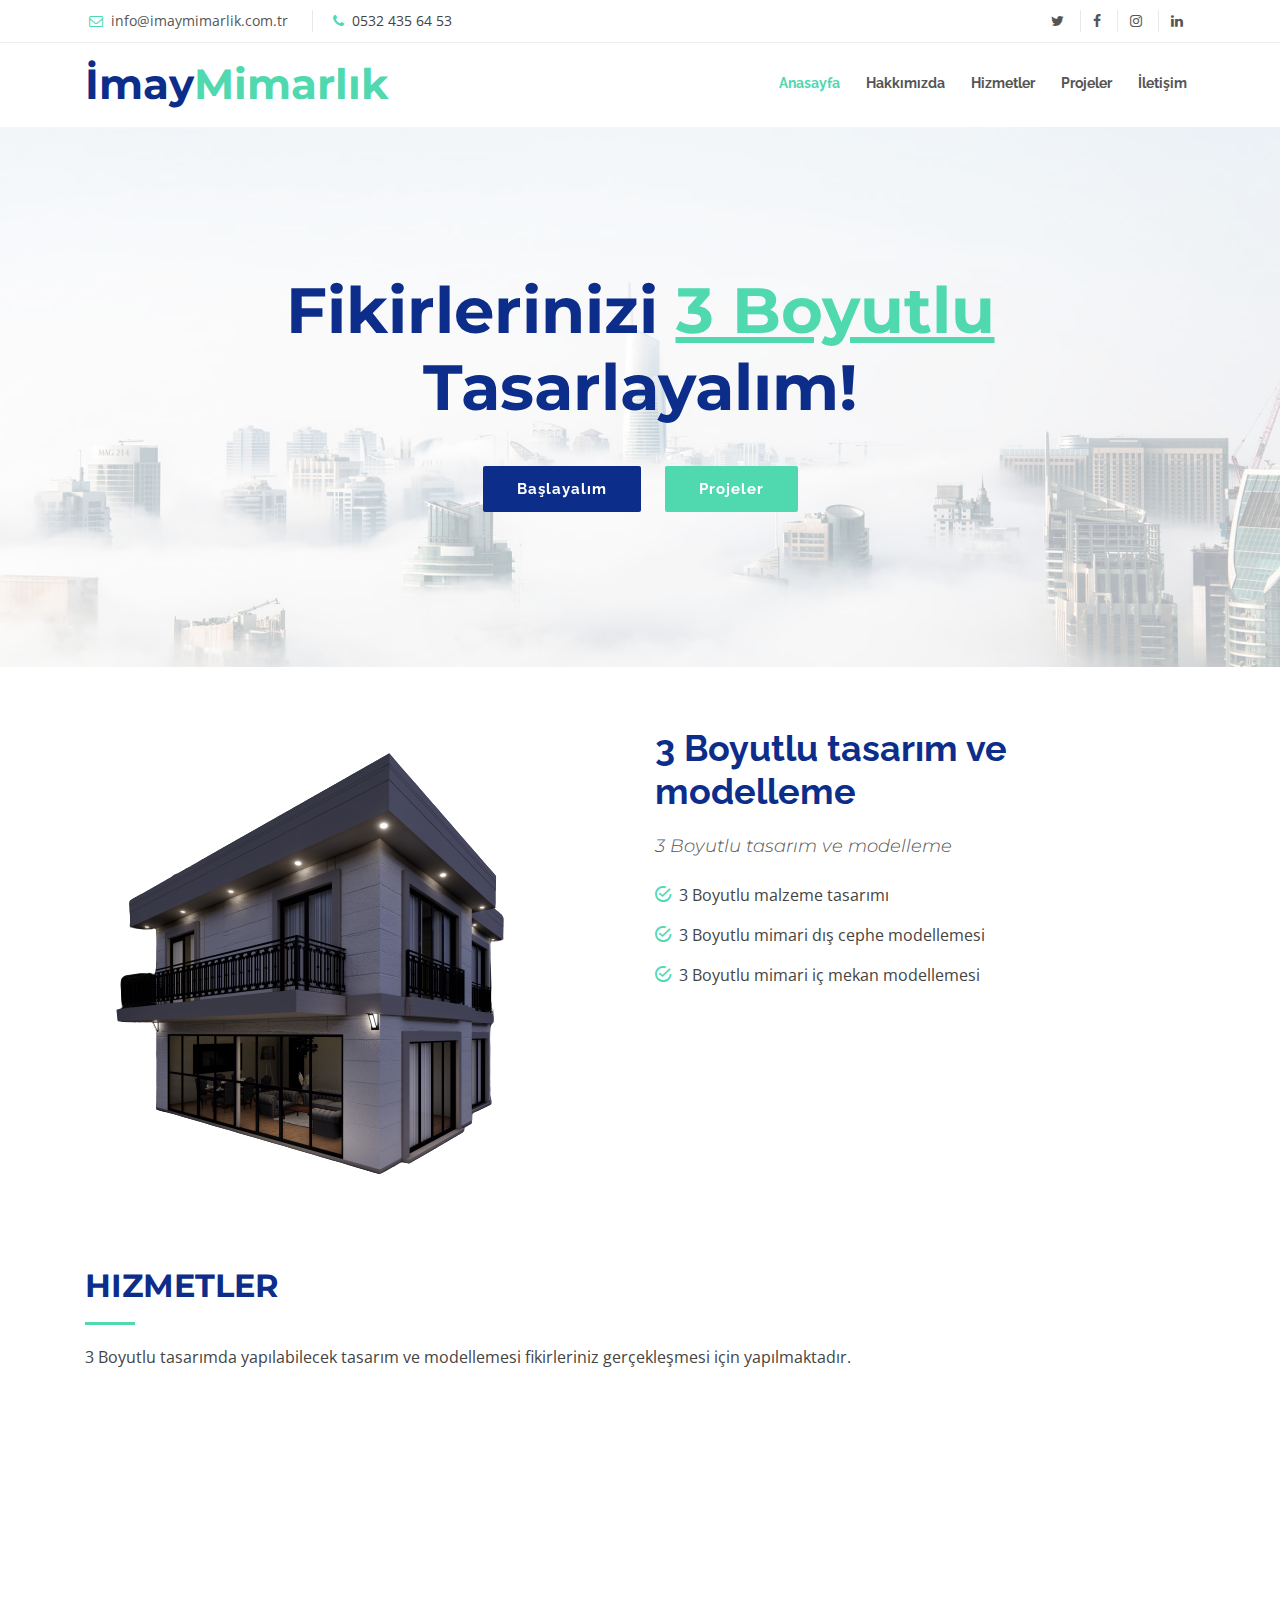
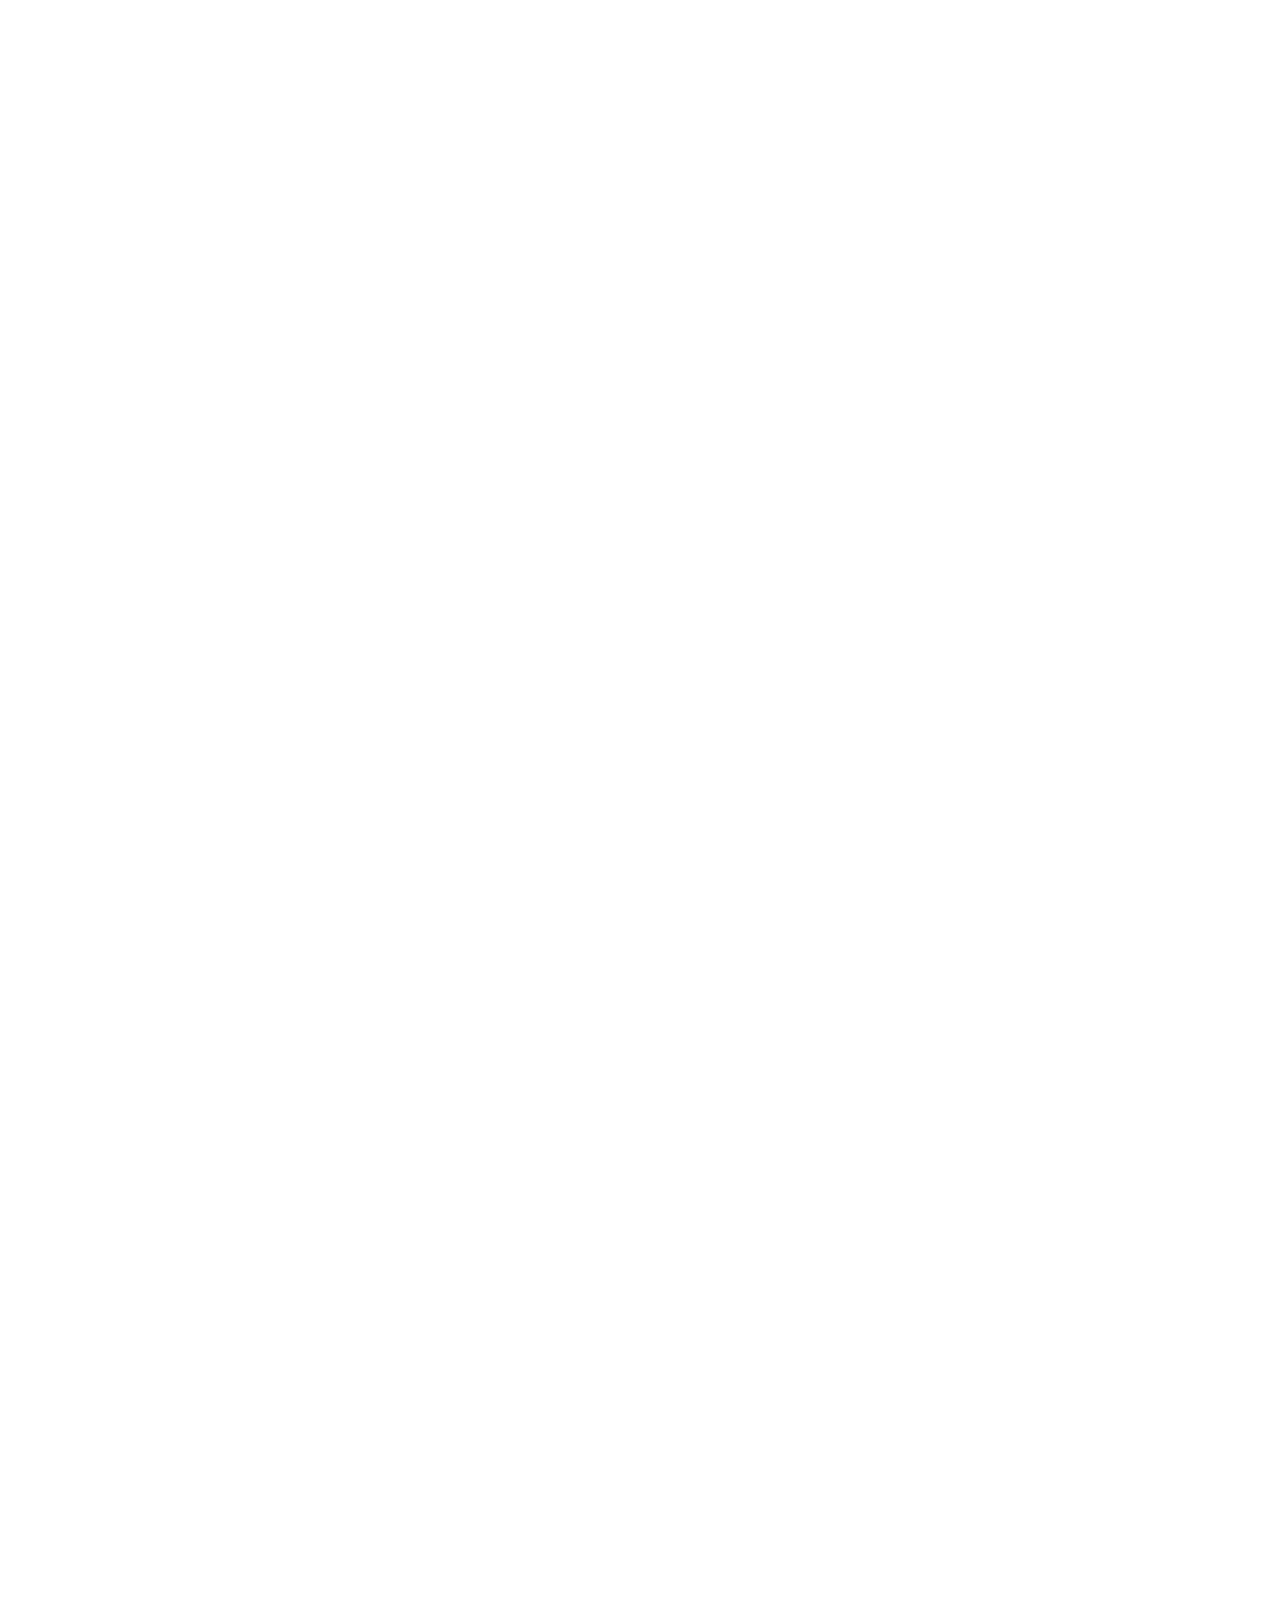
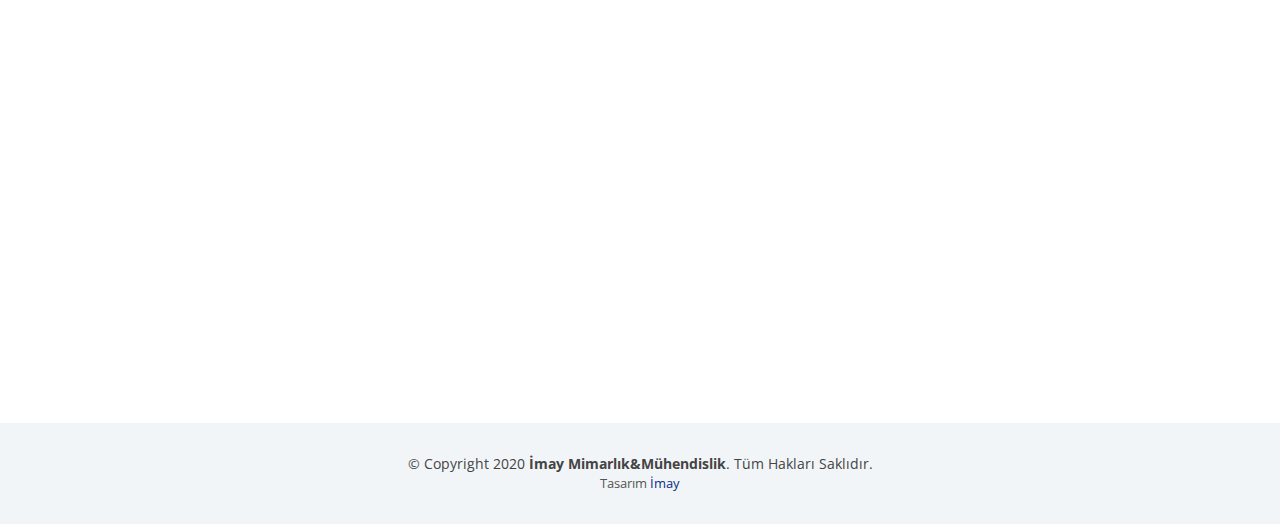
==== index.html @ 386d56cd "." ====
<!DOCTYPE html>
<html lang="en">
<head>
  <meta charset="utf-8">
  <title>3D Mimari Modelleme - İmay Mimarlık</title>
  <meta content="width=device-width, initial-scale=1.0" name="viewport">
  <meta content="" name="keywords">
  <meta content="" name="description">

  <!-- Favicons -->
  <link href="img/favicon.png" rel="icon">
  <link href="img/apple-touch-icon.png" rel="apple-touch-icon">

  <!-- Google Fonts -->
  <link href="https://fonts.googleapis.com/css?family=Open+Sans:300,300i,400,400i,700,700i|Raleway:300,400,500,700,800|Montserrat:300,400,700" rel="stylesheet">

  <!-- Bootstrap CSS File -->
  <link href="lib/bootstrap/css/bootstrap.min.css" rel="stylesheet">

  <!-- Libraries CSS Files -->
  <link href="lib/font-awesome/css/font-awesome.min.css" rel="stylesheet">
  <link href="lib/animate/animate.min.css" rel="stylesheet">
  <link href="lib/ionicons/css/ionicons.min.css" rel="stylesheet">
  <link href="lib/owlcarousel/assets/owl.carousel.min.css" rel="stylesheet">
  <link href="lib/magnific-popup/magnific-popup.css" rel="stylesheet">
  <link href="lib/ionicons/css/ionicons.min.css" rel="stylesheet">

  <!-- Main Stylesheet File -->
  <link href="css/style.css" rel="stylesheet">

  <!-- =======================================================
    Theme Name: Reveal
    Theme URL: https://bootstrapmade.com/reveal-bootstrap-corporate-template/
    Author: BootstrapMade.com
    License: https://bootstrapmade.com/license/
  ======================================================= -->
</head>

<body id="body">

  <!--==========================
    Top Bar
  ============================-->
  <section id="topbar" class="d-none d-lg-block">
    <div class="container clearfix">
      <div class="contact-info float-left">
        <i class="fa fa-envelope-o"></i> <a href="mailto:info@imaymimarlik.com.tr">info@imaymimarlik.com.tr</a>
        <i class="fa fa-phone"></i> <a href="tel: +905324356453"></a> 0532 435 64 53
      </div>
      <div class="social-links float-right">
        <a href="#" class="twitter"><i class="fa fa-twitter"></i></a>
        <a href="#" class="facebook"><i class="fa fa-facebook"></i></a>
        <a href="https://www.instagram.com/imayarchitecture/" class="instagram"><i class="fa fa-instagram"></i></a>
        <a href="#" class="linkedin"><i class="fa fa-linkedin"></i></a>
      </div>
    </div>
  </section>

  <!--==========================
    Header
  ============================-->
  <header id="header">
    <div class="container">

      <div id="logo" class="pull-left">
        <h1><a href="#body" class="scrollto">İmay<span>Mimarlık</span></a></h1>
        <!-- Uncomment below if you prefer to use an image logo -->
        <!-- <a href="#body"><img src="img/logo.png" alt="" title="" /></a>-->
      </div>

      <nav id="nav-menu-container">
        <ul class="nav-menu">
          <li class="menu-active"><a href="#body">Anasayfa</a></li>
          <li><a href="#about"> Hakkımızda</a></li>
          <li><a href="#services">Hizmetler</a></li>
          <li><a href="#portfolio">Projeler</a></li>
          <li><a href="#contact">İletişim</a></li>
        </ul>
      </nav><!-- #nav-menu-container -->
    </div>
  </header><!-- #header -->

  <!--==========================
    Intro Section
  ============================-->
  <section id="intro">

    <div class="intro-content">
      <h2>Fikirlerinizi <span> 3 Boyutlu</span><br>Tasarlayalım!</h2>
      <div>
        <a href="#services" class="btn-get-started scrollto">Başlayalım</a>
        <a href="#portfolio" class="btn-projects scrollto">Projeler</a>
      </div>
    </div>

    <div id="intro-carousel" class="owl-carousel" >
      <div class="item" style="background-image: url('img/intro-carousel/1.jpg');"></div>
      <div class="item" style="background-image: url('img/intro-carousel/2.jpg');"></div>
      <div class="item" style="background-image: url('img/intro-carousel/3.jpg');"></div>
      <div class="item" style="background-image: url('img/intro-carousel/4.jpg');"></div>
      <div class="item" style="background-image: url('img/intro-carousel/5.jpg');"></div>
    </div>

  </section><!-- #intro -->

  <main id="main">

    <!--==========================
      About Section
    ============================-->
    <section id="about" class="wow fadeInUp">
      <div class="container">
        <div class="row">
          <div class="col-lg-6 about-img">
            <img src="img/villa-3d-modelling.png" alt="">
          </div>

          <div class="col-lg-6 content">
            <h2>3 Boyutlu tasarım ve modelleme</h2>
            <h3>3 Boyutlu tasarım ve modelleme </h3>

            <ul>
              <li><i class="ion-android-checkmark-circle"></i> 3 Boyutlu malzeme tasarımı</li>
              <li><i class="ion-android-checkmark-circle"></i> 3 Boyutlu mimari dış cephe modellemesi</li>
              <li><i class="ion-android-checkmark-circle"></i> 3 Boyutlu mimari iç mekan modellemesi</li>
            </ul>

          </div>
        </div>

      </div>
    </section><!-- #about -->

    <!--==========================
      Services Section
    ============================-->
    <section id="services">
      <div class="container">
        <div class="section-header">
          <h2>Hizmetler</h2>
          <p>3 Boyutlu tasarımda yapılabilecek tasarım ve modellemesi fikirleriniz gerçekleşmesi için yapılmaktadır.</p>
        </div>

        <div class="row">

          <div class="col-lg-6">
            <div class="box wow fadeInLeft">
              <div class="icon"><i class="fa fa-cube"></i></div>
              <h4 class="title"><a href="">3 Boyutlu Mimari Tasarım</a></h4>
              <p class="description">3 Boyutlu Mimari Tasarım .</p>
            </div>
          </div>

          <div class="col-lg-6">
            <div class="box wow fadeInRight">
              <div class="icon"><i class="fa fa-edit"></i></div>
              <h4 class="title"><a href="">Mimari İç Mekan Tasarımı</a></h4>
              <p class="description">İç mekan tasarımı modellemesi ve uygulaması.</p>
            </div>
          </div>

          <div class="col-lg-6">
            <div class="box wow fadeInLeft" data-wow-delay="0.2s">
              <div class="icon"><i class="fa fa-building"></i></div>
              <h4 class="title"><a href="">Mimari Dış Cephe Modellemesi</a></h4>
              <p class="description">Duis aute irure dolor in reprehenderit in voluptate velit esse cillum dolore eu fugiat nulla pariatur trinige zareta lobur trade.</p>
            </div>
          </div>

          <div class="col-lg-6">
            <div class="box wow fadeInRight" data-wow-delay="0.2s">
              <div class="icon"><i class="fa fa-paper-plane"></i></div>
              <h4 class="title"><a href="">3D Mobilya ve Eşya Modellemesi</a></h4>
              <p class="description">İç mekan tasarımında tamamlayıcı olan mobilya ve diğer eşyaların tasarımı ve modellemesi.</p>
            </div>
          </div>

        </div>

      </div>
    </section><!-- #services -->

    <!--==========================
      Clients Section
    ============================-->
    <!-- <section id="clients" class="wow fadeInUp">
      <div class="container">
        <div class="section-header">
          <h2>Clients</h2>
          <p>Sed tamen tempor magna labore dolore dolor sint tempor duis magna elit veniam aliqua esse amet veniam enim export quid quid veniam aliqua eram noster malis nulla duis fugiat culpa esse aute nulla ipsum velit export irure minim illum fore</p>
        </div>

        <div class="owl-carousel clients-carousel">
          <img src="img/clients/client-1.png" alt="">
          <img src="img/clients/client-2.png" alt="">
          <img src="img/clients/client-3.png" alt="">
          <img src="img/clients/client-4.png" alt="">
          <img src="img/clients/client-5.png" alt="">
          <img src="img/clients/client-6.png" alt="">
          <img src="img/clients/client-7.png" alt="">
          <img src="img/clients/client-8.png" alt="">
        </div>

      </div>
    </section> --> <!-- #clients -->

    <!--==========================
      Call To Action Section
    ============================-->
    <section id="call-to-action" class="wow fadeInUp">
      <div class="container">
        <div class="row">
          <div class="col-lg-9 text-center text-lg-left">
            <h3 class="cta-title">Teklif için Arayınız</h3>
            <p class="cta-text"> 3D mimari modelleme , dış mekan tasarımı ve modelleme ve iç mekan modelleme ve tasarımı</p>
          </div>
          <div class="col-lg-3 cta-btn-container text-center">
            <a class="cta-btn align-middle" href="tel: +905324356453">Aramak için Tıklayınız.</a>
          </div>
        </div>

      </div>
    </section><!-- #call-to-action -->

    <!--==========================
      Our Portfolio Section
    ============================-->
    <section id="portfolio" class="wow fadeInUp">
      <div class="container">
        <div class="section-header">
          <h2>Projeler</h2>
          <p>Önceki projelerimizden bazıları</p>
        </div>
      </div>

      <div class="container-fluid">
        <div class="row no-gutters">

          <div class="col-lg-3 col-md-4">
            <div class="portfolio-item wow fadeInUp">
              <a href="img/portfolio/villa-meva.jpg" class="portfolio-popup">
                <img src="img/portfolio/small-villa-meva.png" alt="">
                <div class="portfolio-overlay">
                  <div class="portfolio-info"><h2 class="wow fadeInUp">Villa Meva</h2></div>
                </div>
              </a>
            </div>
          </div>

          <div class="col-lg-3 col-md-4">
            <div class="portfolio-item wow fadeInUp">
              <a href="img/portfolio/safir.jpg" class="portfolio-popup">
                <img src="img/portfolio/small-safir.png" alt="">
                <div class="portfolio-overlay">
                  <div class="portfolio-info"><h2 class="wow fadeInUp">Safir Apartmanı</h2></div>
                </div>
              </a>
            </div>
          </div>

          <div class="col-lg-3 col-md-4">
            <div class="portfolio-item wow fadeInUp">
              <a href="img/portfolio/residence.jpg" class="portfolio-popup">
                <img src="img/portfolio/small-residence.png" alt="">
                <div class="portfolio-overlay">
                  <div class="portfolio-info"><h2 class="wow fadeInUp">Twin Residance</h2></div>
                </div>
              </a>
            </div>
          </div>

          <div class="col-lg-3 col-md-4">
            <div class="portfolio-item wow fadeInUp">
              <a href="img/portfolio/interior-table.jpg" class="portfolio-popup">
                <img src="img/portfolio/small-interior-table.png" alt="">
                <div class="portfolio-overlay">
                  <div class="portfolio-info"><h2 class="wow fadeInUp">İç Mekan Masa</h2></div>
                </div>
              </a>
            </div>
          </div>

          <div class="col-lg-3 col-md-4">
            <div class="portfolio-item wow fadeInUp">
              <a href="img/portfolio/modern-villa-2.jpg" class="portfolio-popup">
                <img src="img/portfolio/small-modern-villa-2.png" alt="">
                <div class="portfolio-overlay">
                  <div class="portfolio-info"><h2 class="wow fadeInUp">Modern Villa</h2></div>
                </div>
              </a>
            </div>
          </div>

          <div class="col-lg-3 col-md-4">
            <div class="portfolio-item wow fadeInUp">
              <a href="img/portfolio/modern-villa.jpg" class="portfolio-popup">
                <img src="img/portfolio/small-modern-villa.png" alt="">
                <div class="portfolio-overlay">
                  <div class="portfolio-info"><h2 class="wow fadeInUp">Modern Villa - 2</h2></div>
                </div>
              </a>
            </div>
          </div>

          <div class="col-lg-3 col-md-4">
            <div class="portfolio-item wow fadeInUp">
              <a href="img/portfolio/yatakodası.jpg" class="portfolio-popup">
                <img src="img/portfolio/small-yatakodası.png" alt="">
                <div class="portfolio-overlay">
                  <div class="portfolio-info"><h2 class="wow fadeInUp">Mobilya</h2></div>
                </div>
              </a>
            </div>
          </div>

          <div class="col-lg-3 col-md-4">
            <div class="portfolio-item wow fadeInUp">
              <a href="img/portfolio/sile-villa.jpg" class="portfolio-popup">
                <img src="img/portfolio/small-sile-villa.png" alt="">
                <div class="portfolio-overlay">
                  <div class="portfolio-info"><h2 class="wow fadeInUp">Havuzlu Villa</h2></div>
                </div>
              </a>
            </div>
          </div>

        </div>

      </div>
    </section><!-- #portfolio -->

    <!--==========================
      Testimonials Section
    ============================-->
    <!-- <section id="testimonials" class="wow fadeInUp">
      <div class="container">
        <div class="section-header">
          <h2>Testimonials</h2>
          <p>Sed tamen tempor magna labore dolore dolor sint tempor duis magna elit veniam aliqua esse amet veniam enim export quid quid veniam aliqua eram noster malis nulla duis fugiat culpa esse aute nulla ipsum velit export irure minim illum fore</p>
        </div>
        <div class="owl-carousel testimonials-carousel">

            <div class="testimonial-item">
              <p>
                <img src="img/quote-sign-left.png" class="quote-sign-left" alt="">
                Proin iaculis purus consequat sem cure digni ssim donec porttitora entum suscipit rhoncus. Accusantium quam, ultricies eget id, aliquam eget nibh et. Maecen aliquam, risus at semper.
                <img src="img/quote-sign-right.png" class="quote-sign-right" alt="">
              </p>
              <img src="img/testimonial-1.jpg" class="testimonial-img" alt="">
              <h3>Saul Goodman</h3>
              <h4>Ceo &amp; Founder</h4>
            </div>

            <div class="testimonial-item">
              <p>
                <img src="img/quote-sign-left.png" class="quote-sign-left" alt="">
                Export tempor illum tamen malis malis eram quae irure esse labore quem cillum quid cillum eram malis quorum velit fore eram velit sunt aliqua noster fugiat irure amet legam anim culpa.
                <img src="img/quote-sign-right.png" class="quote-sign-right" alt="">
              </p>
              <img src="img/testimonial-2.jpg" class="testimonial-img" alt="">
              <h3>Sara Wilsson</h3>
              <h4>Designer</h4>
            </div>

            <div class="testimonial-item">
              <p>
                <img src="img/quote-sign-left.png" class="quote-sign-left" alt="">
                Enim nisi quem export duis labore cillum quae magna enim sint quorum nulla quem veniam duis minim tempor labore quem eram duis noster aute amet eram fore quis sint minim.
                <img src="img/quote-sign-right.png" class="quote-sign-right" alt="">
              </p>
              <img src="img/testimonial-3.jpg" class="testimonial-img" alt="">
              <h3>Jena Karlis</h3>
              <h4>Store Owner</h4>
            </div>

            <div class="testimonial-item">
              <p>
                <img src="img/quote-sign-left.png" class="quote-sign-left" alt="">
                Fugiat enim eram quae cillum dolore dolor amet nulla culpa multos export minim fugiat minim velit minim dolor enim duis veniam ipsum anim magna sunt elit fore quem dolore labore illum veniam.
                <img src="img/quote-sign-right.png" class="quote-sign-right" alt="">
              </p>
              <img src="img/testimonial-4.jpg" class="testimonial-img" alt="">
              <h3>Matt Brandon</h3>
              <h4>Freelancer</h4>
            </div>

            <div class="testimonial-item">
              <p>
                <img src="img/quote-sign-left.png" class="quote-sign-left" alt="">
                Quis quorum aliqua sint quem legam fore sunt eram irure aliqua veniam tempor noster veniam enim culpa labore duis sunt culpa nulla illum cillum fugiat legam esse veniam culpa fore nisi cillum quid.
                <img src="img/quote-sign-right.png" class="quote-sign-right" alt="">
              </p>
              <img src="img/testimonial-5.jpg" class="testimonial-img" alt="">
              <h3>John Larson</h3>
              <h4>Entrepreneur</h4>
            </div>

        </div>

      </div>
    </section> --> <!-- #testimonials -->

    

    <!--==========================
      Contact Section
    ============================-->
    <section id="contact" class="wow fadeInUp">
      <div class="container">
        <div class="section-header">
          <h2>İletişim</h2>
          <p>3D dış mekan ve iç mekan tasarımı ve modellemesi için bize ulaşınız.</p>
        </div>

        <div class="row contact-info">

          <div class="col-md-4">
            <div class="contact-address">
              <i class="ion-ios-location-outline"></i>
              <h3>Adres</h3>
              <address>Merdivenköy Mah. Şair Arşi Cad. No:45/A Kadıköy/İstanbul </address>
            </div>
          </div>

          <div class="col-md-4">
            <div class="contact-phone">
              <i class="ion-ios-telephone-outline"></i>
              <h3> Telefon</h3>
              <p><a href="tel:+905324356453"> 0532 435 64 53</a></p>
            </div>
          </div>

          <div class="col-md-4">
            <div class="contact-email">
              <i class="ion-ios-email-outline"></i>
              <h3>E-Posta</h3>
              <p><a href="mailto:info@imaymimarlik.com.tr.com">info@imaymimarlik.com.tr</a></p>
            </div>
          </div>

        </div>
      </div>

      <div class="container mb-4">
        <iframe src="https://www.google.com/maps/embed?pb=!1m14!1m12!1m3!1d6023.500553887744!2d29.07368853545801!3d40.98694876511097!2m3!1f0!2f0!3f0!3m2!1i1024!2i768!4f13.1!5e0!3m2!1sen!2str!4v1595946228559!5m2!1sen!2str" width="100%" height="380" frameborder="0" style="border:0" allowfullscreen></iframe>
      </div>

      <div class="container">
        <div class="form">
          <div id="sendmessage">Mesajınız gönderildi. Teşekkürler.</div>
          <div id="errormessage"></div>
          <form action="" method="post" role="form" class="contactForm">
            <div class="form-row">
              <div class="form-group col-md-6">
                <input type="text" name="name" class="form-control" id="name" placeholder="İsminiz" data-rule="minlen:4" data-msg="En az 4 karakter olmalı" />
                <div class="validation"></div>
              </div>
              <div class="form-group col-md-6">
                <input type="email" class="form-control" name="email" id="email" placeholder="E-postanız" data-rule="email" data-msg="Lütfen, geçerli bir mail adresi giriniz." />
                <div class="validation"></div>
              </div>
            </div>
            <div class="form-group">
              <input type="text" class="form-control" name="subject" id="subject" placeholder="Subject" data-rule="minlen:4" data-msg="En az 8 karakter olmalıdır." />
              <div class="validation"></div>
            </div>
            <div class="form-group">
              <textarea class="form-control" name="message" rows="5" data-rule="required" data-msg="Görüş ve önerileriniz bizim için önemlidir." placeholder="Mesajınız"></textarea>
              <div class="validation"></div>
            </div>
            <div class="text-center"><button type="submit">Mesajı Gönder</button></div>
          </form>
        </div>

      </div>
    </section><!-- #contact -->

  </main>

  <!--==========================
    Footer
  ============================-->
  <footer id="footer">
    <div class="container">
      <div class="copyright">
        &copy; Copyright 2020 <strong>İmay Mimarlık&Mühendislik</strong>. Tüm Hakları Saklıdır.
      </div>
      <div class="credits">
        <!--
          All the links in the footer should remain intact.
          You can delete the links only if you purchased the pro version.
          Licensing information: https://bootstrapmade.com/license/
          Purchase the pro version with working PHP/AJAX contact form: https://bootstrapmade.com/buy/?theme=Reveal
        -->
        Tasarım <a href="http://imaymimarlik.com.tr/">İmay</a>
      </div>
    </div>
  </footer><!-- #footer -->

  <a href="#" class="back-to-top"><i class="fa fa-chevron-up"></i></a>

  <!-- JavaScript Libraries -->
  <script src="lib/jquery/jquery.min.js"></script>
  <script src="lib/jquery/jquery-migrate.min.js"></script>
  <script src="lib/bootstrap/js/bootstrap.bundle.min.js"></script>
  <script src="lib/easing/easing.min.js"></script>
  <script src="lib/superfish/hoverIntent.js"></script>
  <script src="lib/superfish/superfish.min.js"></script>
  <script src="lib/wow/wow.min.js"></script>
  <script src="lib/owlcarousel/owl.carousel.min.js"></script>
  <script src="lib/magnific-popup/magnific-popup.min.js"></script>
  <script src="lib/sticky/sticky.js"></script>

  <!-- Contact Form JavaScript File -->
  <script src="contactform/contactform.js"></script>

  <!-- Template Main Javascript File -->
  <script src="js/main.js"></script>

</body>
</html>
---- css/style.css ----
/*
  Theme Name: Reveal
  Theme URL: https://bootstrapmade.com/reveal-bootstrap-corporate-template/
  Author: BootstrapMade.com
  License: https://bootstrapmade.com/license/
*/

/*--------------------------------------------------------------
# General
--------------------------------------------------------------*/

body {
  background: #fff;
  color: #444;
  font-family: "Open Sans", sans-serif;
}

a {
  color: #50d8af;
  transition: 0.5s;
}

a:hover,
a:active,
a:focus {
  color: #51d8af;
  outline: none;
  text-decoration: none;
}

p {
  padding: 0;
  margin: 0 0 30px 0;
}

h1,
h2,
h3,
h4,
h5,
h6 {
  font-family: "Montserrat", sans-serif;
  font-weight: 400;
  margin: 0 0 20px 0;
  padding: 0;
}

/* Back to top button */

.back-to-top {
  position: fixed;
  display: none;
  background: #50d8af;
  color: #fff;
  padding: 6px 12px 9px 12px;
  font-size: 16px;
  border-radius: 2px;
  right: 15px;
  bottom: 15px;
  transition: background 0.5s;
}

.back-to-top:focus {
  background: #50d8af;
  color: #fff;
  outline: none;
}

.back-to-top:hover {
  background: #0c2e8a;
  color: #fff;
}

/*--------------------------------------------------------------
# Top Bar
--------------------------------------------------------------*/

#topbar {
  background: #fff;
  padding: 10px 0;
  border-bottom: 1px solid #eee;
  font-size: 14px;
}

#topbar .contact-info a {
  line-height: 1;
  color: #555;
}

#topbar .contact-info a:hover {
  color: #50d8af;
}

#topbar .contact-info i {
  color: #50d8af;
  padding: 4px;
}

#topbar .contact-info .fa-phone {
  padding-left: 20px;
  margin-left: 20px;
  border-left: 1px solid #e9e9e9;
}

#topbar .social-links a {
  color: #555;
  padding: 4px 12px;
  display: inline-block;
  line-height: 1px;
  border-left: 1px solid #e9e9e9;
}

#topbar .social-links a:hover {
  color: #50d8af;
}

#topbar .social-links a:first-child {
  border-left: 0;
}

/*--------------------------------------------------------------
# Header
--------------------------------------------------------------*/

#header {
  padding: 20px 0;
  height: 84px;
  transition: all 0.5s;
  z-index: 997;
  background: #fff;
  box-shadow: 0px 6px 9px 0px rgba(0, 0, 0, 0.06);
}

#header #logo h1 {
  font-size: 42px;
  margin: 0;
  padding: 0;
  line-height: 1;
  font-family: "Montserrat", sans-serif;
  font-weight: 700;
}

#header #logo h1 a {
  color: #0c2e8a;
  line-height: 1;
  display: inline-block;
}

#header #logo h1 a span {
  color: #50d8af;
}

#header #logo img {
  padding: 0;
  margin: 0;
}

/*--------------------------------------------------------------
# Intro Section
--------------------------------------------------------------*/

#intro {
  width: 100%;
  height: 60vh;
  position: relative;
  background: url("../img/intro-carousel/1.jpg") no-repeat;
  background-size: cover;
}

#intro .intro-content {
  position: absolute;
  bottom: 0;
  top: 0;
  left: 0;
  right: 0;
  z-index: 10;
  display: -webkit-box;
  display: -webkit-flex;
  display: -ms-flexbox;
  display: flex;
  -webkit-box-pack: center;
  -webkit-justify-content: center;
  -ms-flex-pack: center;
  justify-content: center;
  -webkit-box-align: center;
  -webkit-align-items: center;
  -ms-flex-align: center;
  align-items: center;
  -webkit-box-orient: vertical;
  -webkit-box-direction: normal;
  -webkit-flex-direction: column;
  -ms-flex-direction: column;
  flex-direction: column;
  text-align: center;
}

#intro .intro-content h2 {
  color: #0c2e8a;
  margin-bottom: 30px;
  font-size: 64px;
  font-weight: 700;
}

#intro .intro-content h2 span {
  color: #50d8af;
  text-decoration: underline;
}

#intro .intro-content .btn-get-started,
#intro .intro-content .btn-projects {
  font-family: "Raleway", sans-serif;
  font-size: 15px;
  font-weight: bold;
  letter-spacing: 1px;
  display: inline-block;
  padding: 10px 32px;
  border-radius: 2px;
  transition: 0.5s;
  margin: 10px;
  color: #fff;
}

#intro .intro-content .btn-get-started {
  background: #0c2e8a;
  border: 2px solid #0c2e8a;
}

#intro .intro-content .btn-get-started:hover {
  background: none;
  color: #0c2e8a;
}

#intro .intro-content .btn-projects {
  background: #50d8af;
  border: 2px solid #50d8af;
}

#intro .intro-content .btn-projects:hover {
  background: none;
  color: #50d8af;
}

#intro #intro-carousel {
  z-index: 8;
}

#intro #intro-carousel::before {
  content: '';
  background-color: rgba(255, 255, 255, 0.7);
  position: absolute;
  height: 100%;
  width: 100%;
  top: 0;
  right: 0;
  left: 0;
  bottom: 0;
  z-index: 7;
}

#intro #intro-carousel .item {
  width: 100%;
  height: 60vh;
  background-size: cover;
  background-position: center;
  background-repeat: no-repeat;
  transition-property: opacity;
}

/*--------------------------------------------------------------
# Navigation Menu
--------------------------------------------------------------*/

/* Nav Menu Essentials */

.nav-menu,
.nav-menu * {
  margin: 0;
  padding: 0;
  list-style: none;
}

.nav-menu ul {
  position: absolute;
  display: none;
  top: 100%;
  left: 0;
  z-index: 99;
}

.nav-menu li {
  position: relative;
  white-space: nowrap;
}

.nav-menu > li {
  float: left;
}

.nav-menu li:hover > ul,
.nav-menu li.sfHover > ul {
  display: block;
}

.nav-menu ul ul {
  top: 0;
  left: 100%;
}

.nav-menu ul li {
  min-width: 180px;
}

/* Nav Menu Arrows */

.sf-arrows .sf-with-ul {
  padding-right: 22px;
}

.sf-arrows .sf-with-ul:after {
  content: "\f107";
  position: absolute;
  right: 8px;
  font-family: FontAwesome;
  font-style: normal;
  font-weight: normal;
}

.sf-arrows ul .sf-with-ul:after {
  content: "\f105";
}

/* Nav Meu Container */

#nav-menu-container {
  float: right;
  margin: 0;
}

/* Nav Meu Styling */

.nav-menu a {
  padding: 10px 8px;
  text-decoration: none;
  display: inline-block;
  color: #555;
  font-family: "Raleway", sans-serif;
  font-weight: 700;
  font-size: 14px;
  outline: none;
}

.nav-menu li:hover > a,
.nav-menu .menu-active > a {
  color: #50d8af;
}

.nav-menu > li {
  margin-left: 10px;
}

.nav-menu ul {
  margin: 4px 0 0 0;
  padding: 10px;
  box-shadow: 0px 0px 30px rgba(127, 137, 161, 0.25);
  background: #fff;
}

.nav-menu ul li {
  transition: 0.3s;
}

.nav-menu ul li a {
  padding: 10px;
  color: #333;
  transition: 0.3s;
  display: block;
  font-size: 13px;
  text-transform: none;
}

.nav-menu ul li:hover > a {
  color: #50d8af;
}

.nav-menu ul ul {
  margin: 0;
}

/* Mobile Nav Toggle */

#mobile-nav-toggle {
  position: fixed;
  right: 0;
  top: 0;
  z-index: 999;
  margin: 20px 20px 0 0;
  border: 0;
  background: none;
  font-size: 24px;
  display: none;
  transition: all 0.4s;
  outline: none;
  cursor: pointer;
}

#mobile-nav-toggle i {
  color: #555;
}

/* Mobile Nav Styling */

#mobile-nav {
  position: fixed;
  top: 0;
  padding-top: 18px;
  bottom: 0;
  z-index: 998;
  background: rgba(52, 59, 64, 0.9);
  left: -260px;
  width: 260px;
  overflow-y: auto;
  transition: 0.4s;
}

#mobile-nav ul {
  padding: 0;
  margin: 0;
  list-style: none;
}

#mobile-nav ul li {
  position: relative;
}

#mobile-nav ul li a {
  color: #fff;
  font-size: 16px;
  overflow: hidden;
  padding: 10px 22px 10px 15px;
  position: relative;
  text-decoration: none;
  width: 100%;
  display: block;
  outline: none;
}

#mobile-nav ul li a:hover {
  color: #fff;
}

#mobile-nav ul li li {
  padding-left: 30px;
}

#mobile-nav ul .menu-has-children i {
  position: absolute;
  right: 0;
  z-index: 99;
  padding: 15px;
  cursor: pointer;
  color: #fff;
}

#mobile-nav ul .menu-has-children i.fa-chevron-up {
  color: #50d8af;
}

#mobile-nav ul .menu-item-active {
  color: #50d8af;
}

#mobile-body-overly {
  width: 100%;
  height: 100%;
  z-index: 997;
  top: 0;
  left: 0;
  position: fixed;
  background: rgba(52, 59, 64, 0.9);
  display: none;
}

/* Mobile Nav body classes */

body.mobile-nav-active {
  overflow: hidden;
}

body.mobile-nav-active #mobile-nav {
  left: 0;
}

body.mobile-nav-active #mobile-nav-toggle {
  color: #fff;
}

/* Call To Action Section
--------------------------------*/

#call-to-action {
  background: #2d2b46;
  background-size: cover;
  padding: 40px 0;
}

#call-to-action .cta-title {
  color: #fff;
  font-size: 28px;
  font-weight: 700;
}

#call-to-action .cta-text {
  color: #fff;
}

#call-to-action .cta-btn {
  font-family: "Montserrat", sans-serif;
  font-weight: 700;
  font-size: 16px;
  letter-spacing: 1px;
  display: inline-block;
  padding: 8px 26px;
  border-radius: 3px;
  transition: 0.5s;
  margin: 10px;
  border: 3px solid #fff;
  color: #fff;
}

#call-to-action .cta-btn:hover {
  background: #1bb1dc;
  border: 3px solid #1bb1dc;
}

/*--------------------------------------------------------------
# Sections
--------------------------------------------------------------*/

/* Sections Header
--------------------------------*/

.section-header {
  margin-bottom: 30px;
}

.section-header h2 {
  font-size: 32px;
  color: #0c2e8a;
  text-transform: uppercase;
  font-weight: 700;
  position: relative;
  padding-bottom: 20px;
}

.section-header h2::before {
  content: '';
  position: absolute;
  display: block;
  width: 50px;
  height: 3px;
  background: #50d8af;
  bottom: 0;
  left: 0;
}

.section-header p {
  padding: 0;
  margin: 0;
}

/* About Section
--------------------------------*/

#about {
  padding: 60px 0 30px 0;
}

#about .about-img {
  overflow: hidden;
}

#about .about-img img {
  margin-left: -15px;
  max-width: 100%;
}

#about .content h2 {
  color: #0c2e8a;
  font-weight: 700;
  font-size: 36px;
  font-family: "Raleway", sans-serif;
}

#about .content h3 {
  color: #555;
  font-weight: 300;
  font-size: 18px;
  line-height: 26px;
  font-style: italic;
}

#about .content p {
  line-height: 26px;
}

#about .content p:last-child {
  margin-bottom: 0;
}

#about .content i {
  font-size: 20px;
  padding-right: 4px;
  color: #50d8af;
}

#about .content ul {
  list-style: none;
  padding: 0;
}

#about .content ul li {
  padding-bottom: 10px;
}

/* Services Section
--------------------------------*/

#services {
  padding: 30px 0 0 0;
}

#services .box {
  padding: 40px;
  margin-bottom: 40px;
  box-shadow: 10px 10px 15px rgba(73, 78, 92, 0.1);
  background: #fff;
  transition: 0.4s;
}

#services .box:hover {
  box-shadow: 0px 0px 30px rgba(73, 78, 92, 0.15);
  transform: translateY(-10px);
  -webkit-transform: translateY(-10px);
  -moz-transform: translateY(-10px);
}

#services .box .icon {
  float: left;
}

#services .box .icon i {
  color: #444;
  font-size: 64px;
  transition: 0.5s;
  line-height: 0;
  margin-top: 34px;
}

#services .box .icon i:before {
  background: #0c2e8a;
  background: linear-gradient(45deg, #50d8af 0%, #a3ebd5 100%);
  background-clip: border-box;
  -webkit-background-clip: text;
  -webkit-text-fill-color: transparent;
}

#services .box h4 {
  margin-left: 100px;
  font-weight: 700;
  margin-bottom: 15px;
  font-size: 22px;
}

#services .box h4 a {
  color: #444;
}

#services .box p {
  font-size: 14px;
  margin-left: 100px;
  margin-bottom: 0;
  line-height: 24px;
}

/* Clients Section
--------------------------------*/

#clients {
  padding: 30px 0;
}

#clients img {
  max-width: 100%;
  opacity: 0.5;
  transition: 0.3s;
  padding: 15px 0;
}

#clients img:hover {
  opacity: 1;
}

#clients .owl-nav,
#clients .owl-dots {
  margin-top: 5px;
  text-align: center;
}

#clients .owl-dot {
  display: inline-block;
  margin: 0 5px;
  width: 12px;
  height: 12px;
  border-radius: 50%;
  background-color: #ddd;
}

#clients .owl-dot.active {
  background-color: #50d8af;
}

/* Our Portfolio Section
--------------------------------*/

#portfolio {
  background: #fff;
  padding: 30px 0;
}

#portfolio .portfolio-overlay {
  position: absolute;
  top: 0;
  right: 0;
  bottom: 0;
  left: 0;
  width: 100%;
  height: 100%;
  opacity: 1;
  transition: all ease-in-out 0.4s;
}

#portfolio .portfolio-item {
  overflow: hidden;
  position: relative;
  padding: 0;
  vertical-align: middle;
  text-align: center;
}

#portfolio .portfolio-item h2 {
  color: #ffffff;
  font-size: 24px;
  margin: 0;
  text-transform: capitalize;
  font-weight: 700;
}

#portfolio .portfolio-item img {
  transition: all ease-in-out 0.4s;
  width: 100%;
}

#portfolio .portfolio-item:hover img {
  -webkit-transform: scale(1.1);
  transform: scale(1.1);
}

#portfolio .portfolio-item:hover .portfolio-overlay {
  opacity: 1;
  background: rgba(0, 0, 0, 0.7);
}

#portfolio .portfolio-info {
  position: absolute;
  top: 50%;
  left: 50%;
  -webkit-transform: translate(-50%, -50%);
  transform: translate(-50%, -50%);
}

/* Testimonials Section
--------------------------------*/

#testimonials {
  padding: 30px 0;
}

#testimonials .testimonial-item {
  box-sizing: content-box;
  padding: 30px 30px 0 30px;
  margin: 30px 15px;
  text-align: center;
  min-height: 350px;
  box-shadow: 0px 2px 12px rgba(0, 0, 0, 0.08);
}

#testimonials .testimonial-item .testimonial-img {
  width: 90px;
  border-radius: 50%;
  border: 4px solid #fff;
  margin: 0 auto;
}

#testimonials .testimonial-item h3 {
  font-size: 18px;
  font-weight: bold;
  margin: 10px 0 5px 0;
  color: #111;
}

#testimonials .testimonial-item h4 {
  font-size: 14px;
  color: #999;
  margin: 0;
}

#testimonials .testimonial-item .quote-sign-left {
  margin-top: -15px;
  padding-right: 10px;
  display: inline-block;
  width: 37px;
}

#testimonials .testimonial-item .quote-sign-right {
  margin-bottom: -15px;
  padding-left: 10px;
  display: inline-block;
  max-width: 100%;
  width: 37px;
}

#testimonials .testimonial-item p {
  font-style: italic;
  margin: 0 auto 15px auto;
}

#testimonials .owl-nav,
#testimonials .owl-dots {
  margin-top: 5px;
  text-align: center;
}

#testimonials .owl-dot {
  display: inline-block;
  margin: 0 5px;
  width: 12px;
  height: 12px;
  border-radius: 50%;
  background-color: #ddd;
}

#testimonials .owl-dot.active {
  background-color: #50d8af;
}

/* Call To Action Section
--------------------------------*/

#call-to-action {
  background: #081e5b;
  background-size: cover;
  padding: 40px 0;
}

#call-to-action .cta-title {
  color: #fff;
  font-size: 28px;
  font-weight: 700;
}

#call-to-action .cta-text {
  color: #fff;
}

#call-to-action .cta-btn {
  font-family: "Montserrat", sans-serif;
  font-weight: 700;
  font-size: 16px;
  letter-spacing: 1px;
  display: inline-block;
  padding: 8px 26px;
  border-radius: 3px;
  transition: 0.5s;
  margin: 10px;
  border: 3px solid #fff;
  color: #fff;
}

#call-to-action .cta-btn:hover {
  background: #50d8af;
  border: 3px solid #50d8af;
}

/* Our Team Section
--------------------------------*/

#team {
  background: #fff;
  padding: 30px 0 0 0;
}

#team .member {
  text-align: center;
  margin-bottom: 20px;
}

#team .member .pic {
  overflow: hidden;
  text-align: center;
}

#team .member .pic img {
  max-width: 100%;
}

#team .member .details {
  background: #50d8af;
  color: #fff;
  padding: 15px;
  border-radius: 0 0 3px 3px;
}

#team .member h4 {
  font-weight: 700;
  margin-bottom: 2px;
  font-size: 18px;
}

#team .member span {
  font-style: italic;
  display: block;
  font-size: 13px;
}

#team .member .social {
  margin-top: 5px;
}

#team .member .social a {
  color: #fff;
}

#team .member .social i {
  font-size: 16px;
  margin: 0 2px;
}

/* Contact Section
--------------------------------*/

#contact {
  padding: 30px 0;
}

#contact .contact-info {
  margin-bottom: 20px;
  text-align: center;
}

#contact .contact-info i {
  font-size: 48px;
  display: inline-block;
  margin-bottom: 10px;
  color: #50d8af;
}

#contact .contact-info address,
#contact .contact-info p {
  margin-bottom: 0;
  color: #000;
}

#contact .contact-info h3 {
  font-size: 18px;
  margin-bottom: 15px;
  font-weight: bold;
  text-transform: uppercase;
  color: #999;
}

#contact .contact-info a {
  color: #000;
}

#contact .contact-info a:hover {
  color: #50d8af;
}

#contact .contact-address,
#contact .contact-phone,
#contact .contact-email {
  margin-bottom: 20px;
}

#contact #google-map {
  height: 290px;
  margin-bottom: 20px;
}

#contact .form #sendmessage {
  color: #50d8af;
  border: 1px solid #50d8af;
  display: none;
  text-align: center;
  padding: 15px;
  font-weight: 600;
  margin-bottom: 15px;
}

#contact .form #errormessage {
  color: red;
  display: none;
  border: 1px solid red;
  text-align: center;
  padding: 15px;
  font-weight: 600;
  margin-bottom: 15px;
}

#contact .form #sendmessage.show,
#contact .form #errormessage.show,
#contact .form .show {
  display: block;
}

#contact .form .validation {
  color: red;
  display: none;
  margin: 0 0 20px;
  font-weight: 400;
  font-size: 13px;
}

#contact .form input,
#contact .form textarea {
  padding: 10px 14px;
  border-radius: 0;
  box-shadow: none;
  font-size: 15px;
}

#contact .form button[type="submit"] {
  background: #50d8af;
  border: 0;
  border-radius: 3px;
  padding: 10px 30px;
  color: #fff;
  transition: 0.4s;
  cursor: pointer;
}

#contact .form button[type="submit"]:hover {
  background: #2dc899;
}

/*--------------------------------------------------------------
# Footer
--------------------------------------------------------------*/

#footer {
  background: #f2f5f8;
  padding: 0 0 30px 0;
  font-size: 14px;
}

#footer .copyright {
  text-align: center;
  padding-top: 30px;
}

#footer .credits {
  text-align: center;
  font-size: 13px;
  color: #555;
}

#footer .credits a {
  color: #0c2e8a;
}

@media (min-width: 768px) {
  #contact .contact-address,
  #contact .contact-phone,
  #contact .contact-email {
    padding: 20px 0;
  }

  #contact .contact-phone {
    border-left: 1px solid #ddd;
    border-right: 1px solid #ddd;
  }
}

@media (min-width: 769px) {
  #call-to-action .cta-btn-container {
    display: -webkit-box;
    display: -webkit-flex;
    display: -ms-flexbox;
    display: flex;
    -webkit-box-align: center;
    -webkit-align-items: center;
    -ms-flex-align: center;
    align-items: center;
    -webkit-box-pack: end;
    -webkit-justify-content: flex-end;
    -ms-flex-pack: end;
    justify-content: flex-end;
  }
}

@media (max-width: 768px) {
  .back-to-top {
    bottom: 15px;
  }

  #header {
    padding: 20px 0;
    height: 74px;
  }

  #header #logo h1 {
    font-size: 34px;
  }

  #header #logo img {
    max-height: 40px;
  }

  #nav-menu-container {
    display: none;
  }

  #mobile-nav-toggle {
    display: inline;
  }

  #about .about-img {
    height: auto;
  }

  #about .about-img img {
    margin-left: 0;
    padding-bottom: 30px;
  }
}

@media (max-width: 767px) {
  #intro .intro-content h2 {
    font-size: 34px;
  }

  #services .box .box {
    margin-bottom: 20px;
  }

  #services .box .icon {
    float: none;
    text-align: center;
    padding-bottom: 15px;
  }

  #services .box h4,
  #services .box p {
    margin-left: 0;
    text-align: center;
  }

  #testimonials .testimonial-item {
    margin: 30px 10px;
  }
}

@media (max-width: 576px) {
  #contact #google-map {
    margin-top: 20px;
  }
}
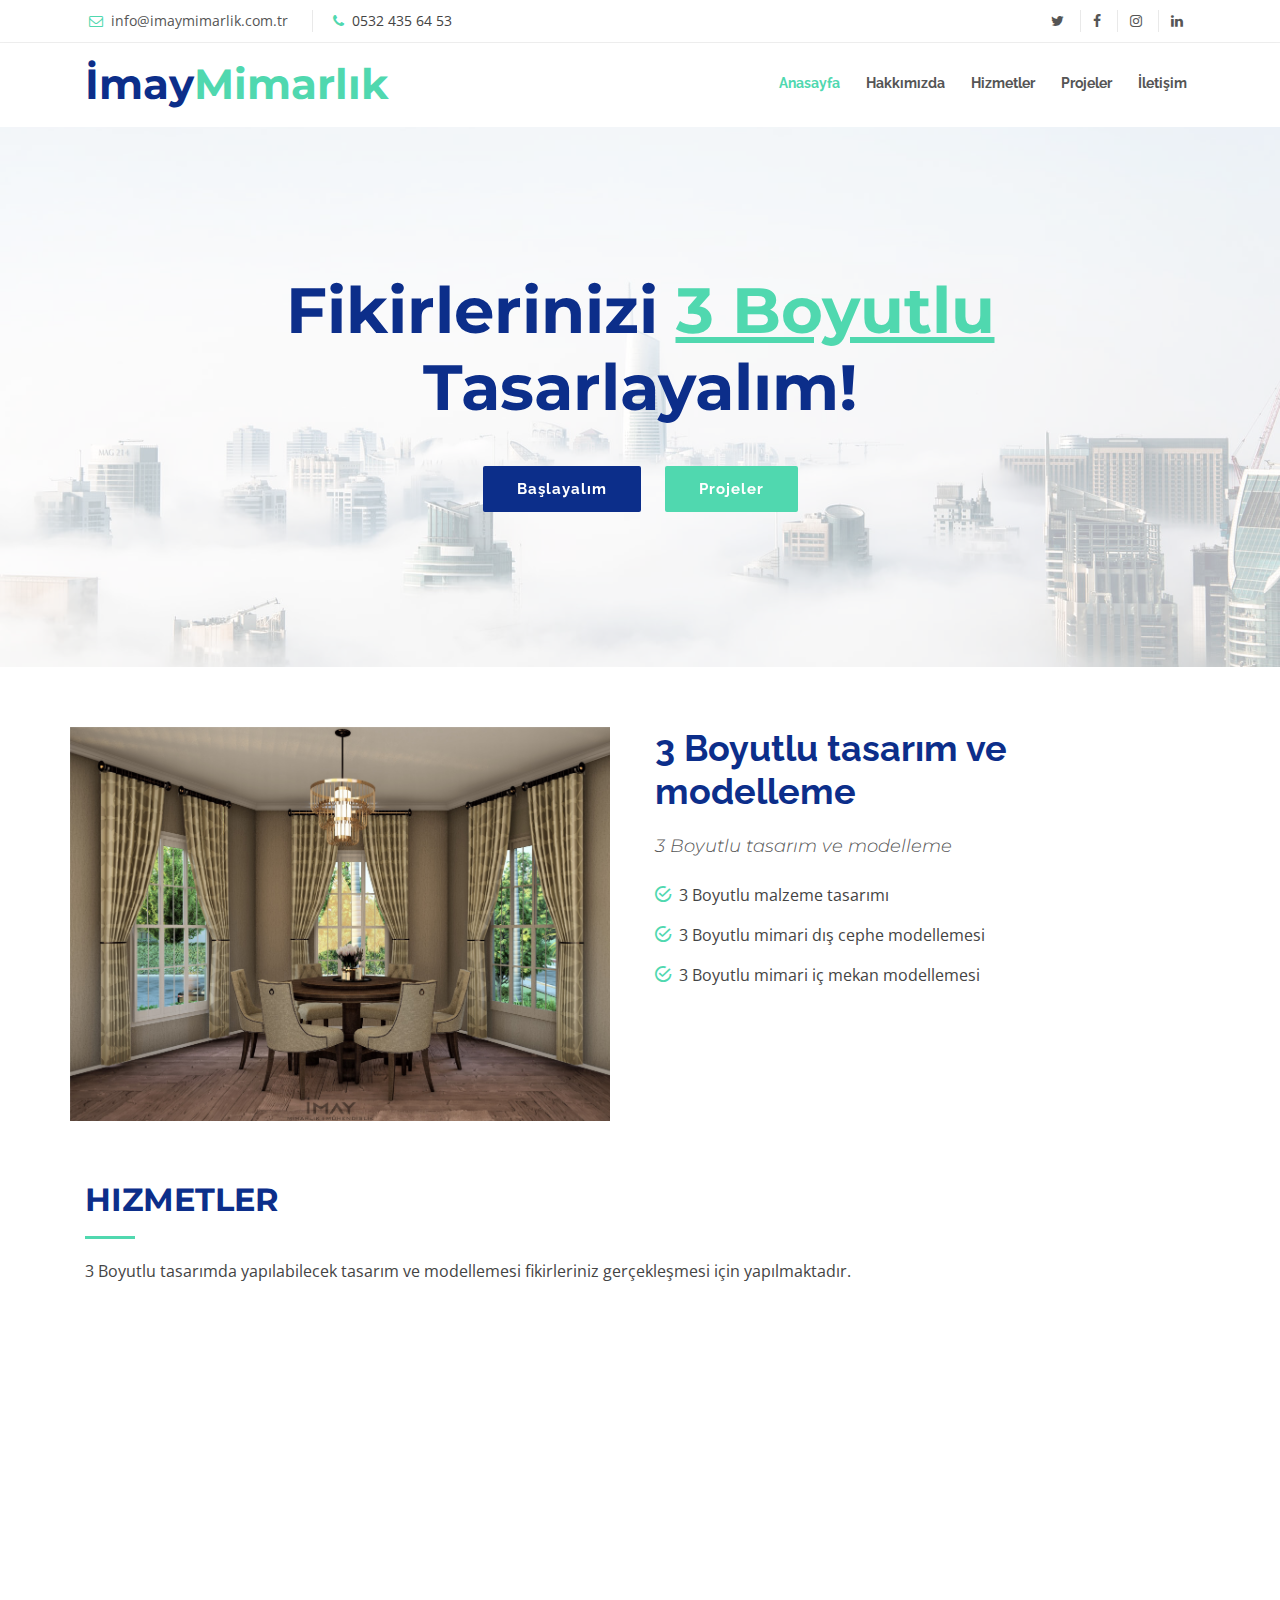
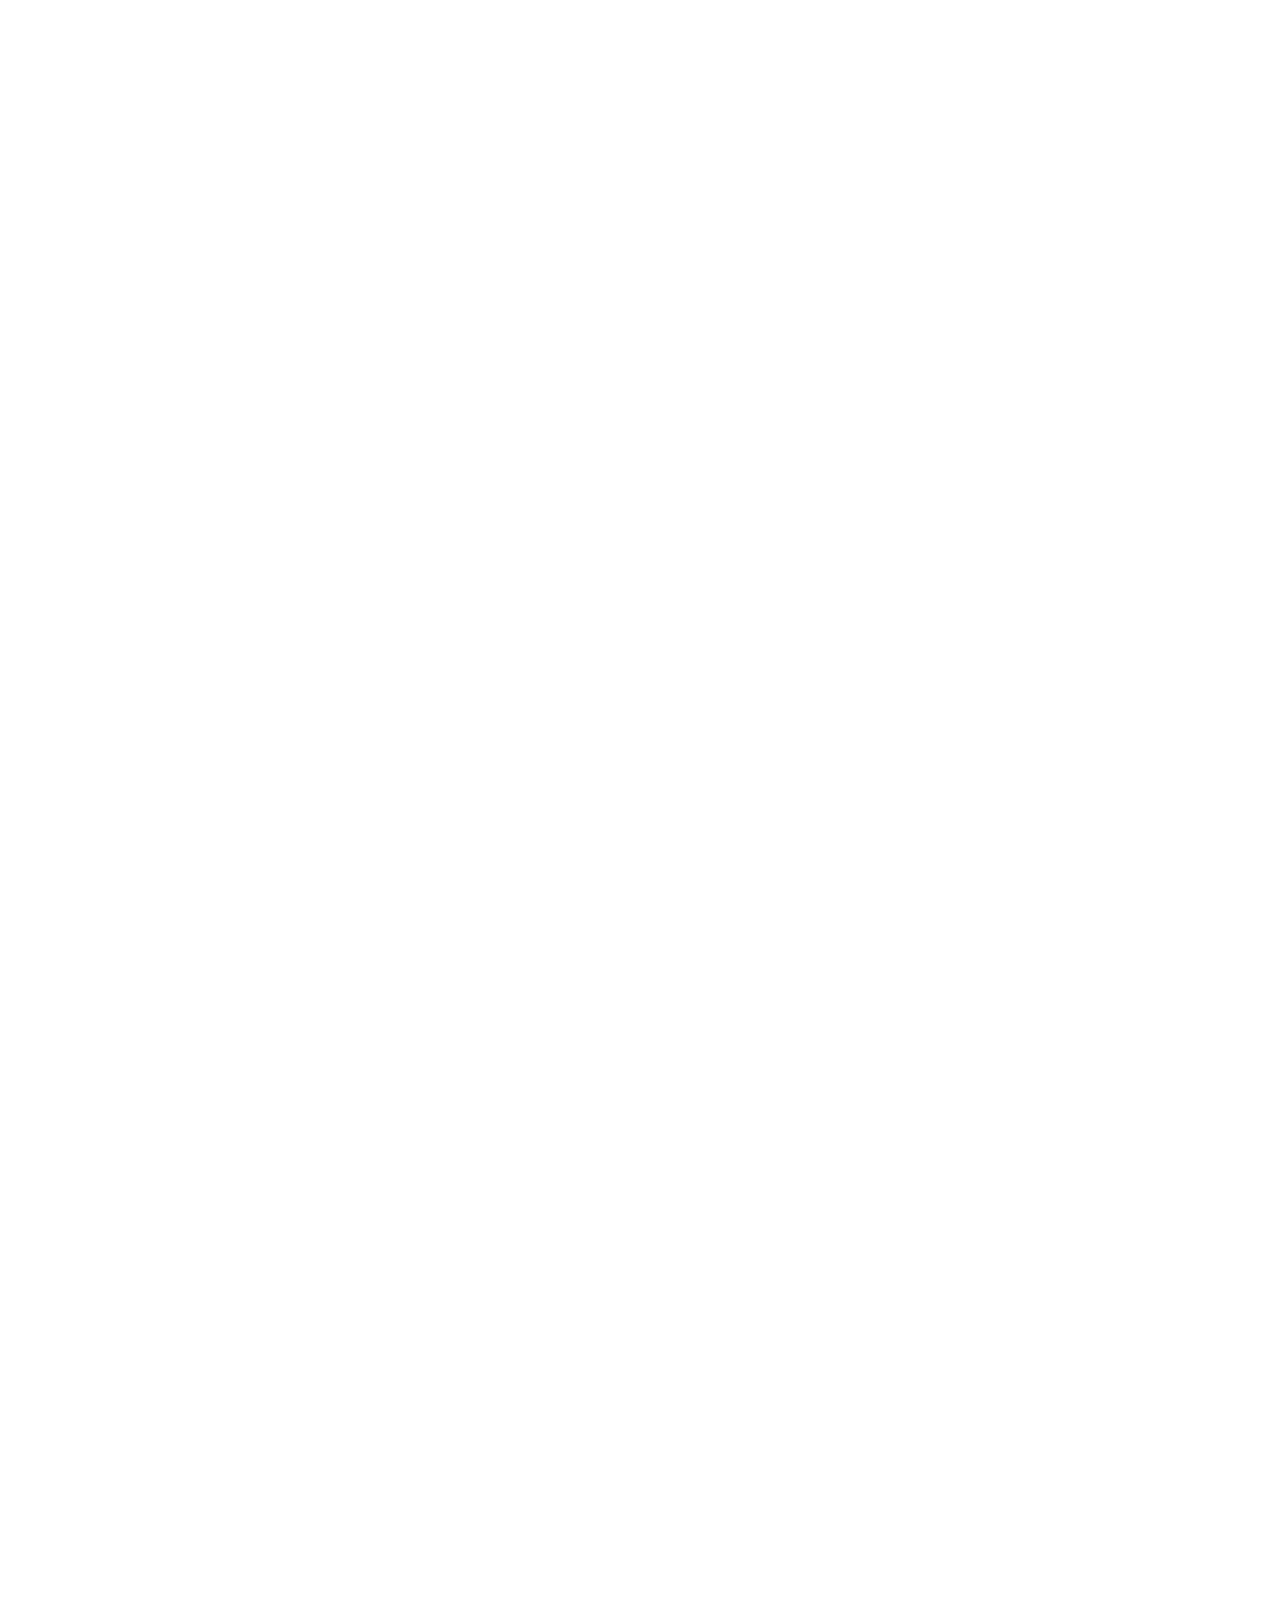
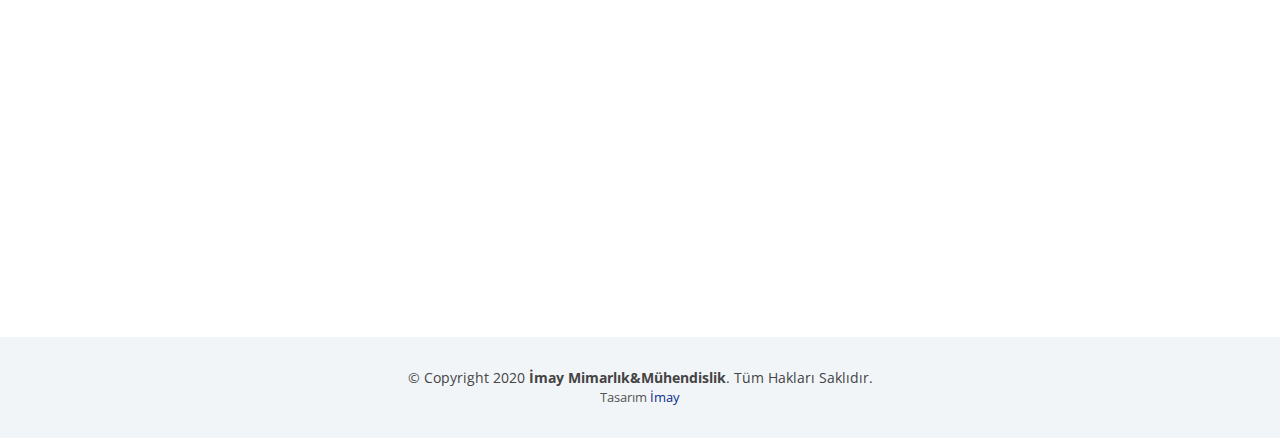
==== commit a8c5ca80: "." ====
--- a/index.html
+++ b/index.html
@@ -112,7 +112,7 @@
       <div class="container">
         <div class="row">
           <div class="col-lg-6 about-img">
-            <img src="img/villa-3d-modelling.png" alt="">
+            <img src="img/portfolio/interior-table.jpg" alt="">
           </div>
 
           <div class="col-lg-6 content">
@@ -408,7 +408,7 @@
     <section id="contact" class="wow fadeInUp">
       <div class="container">
         <div class="section-header">
-          <h2>İletişim</h2>
+          <h2>İLETİŞİM</h2>
           <p>3D dış mekan ve iç mekan tasarımı ve modellemesi için bize ulaşınız.</p>
         </div>
 
@@ -461,7 +461,7 @@
               </div>
             </div>
             <div class="form-group">
-              <input type="text" class="form-control" name="subject" id="subject" placeholder="Subject" data-rule="minlen:4" data-msg="En az 8 karakter olmalıdır." />
+              <input type="text" class="form-control" name="subject" id="subject" placeholder="Konu" data-rule="minlen:4" data-msg="En az 8 karakter olmalıdır." />
               <div class="validation"></div>
             </div>
             <div class="form-group">
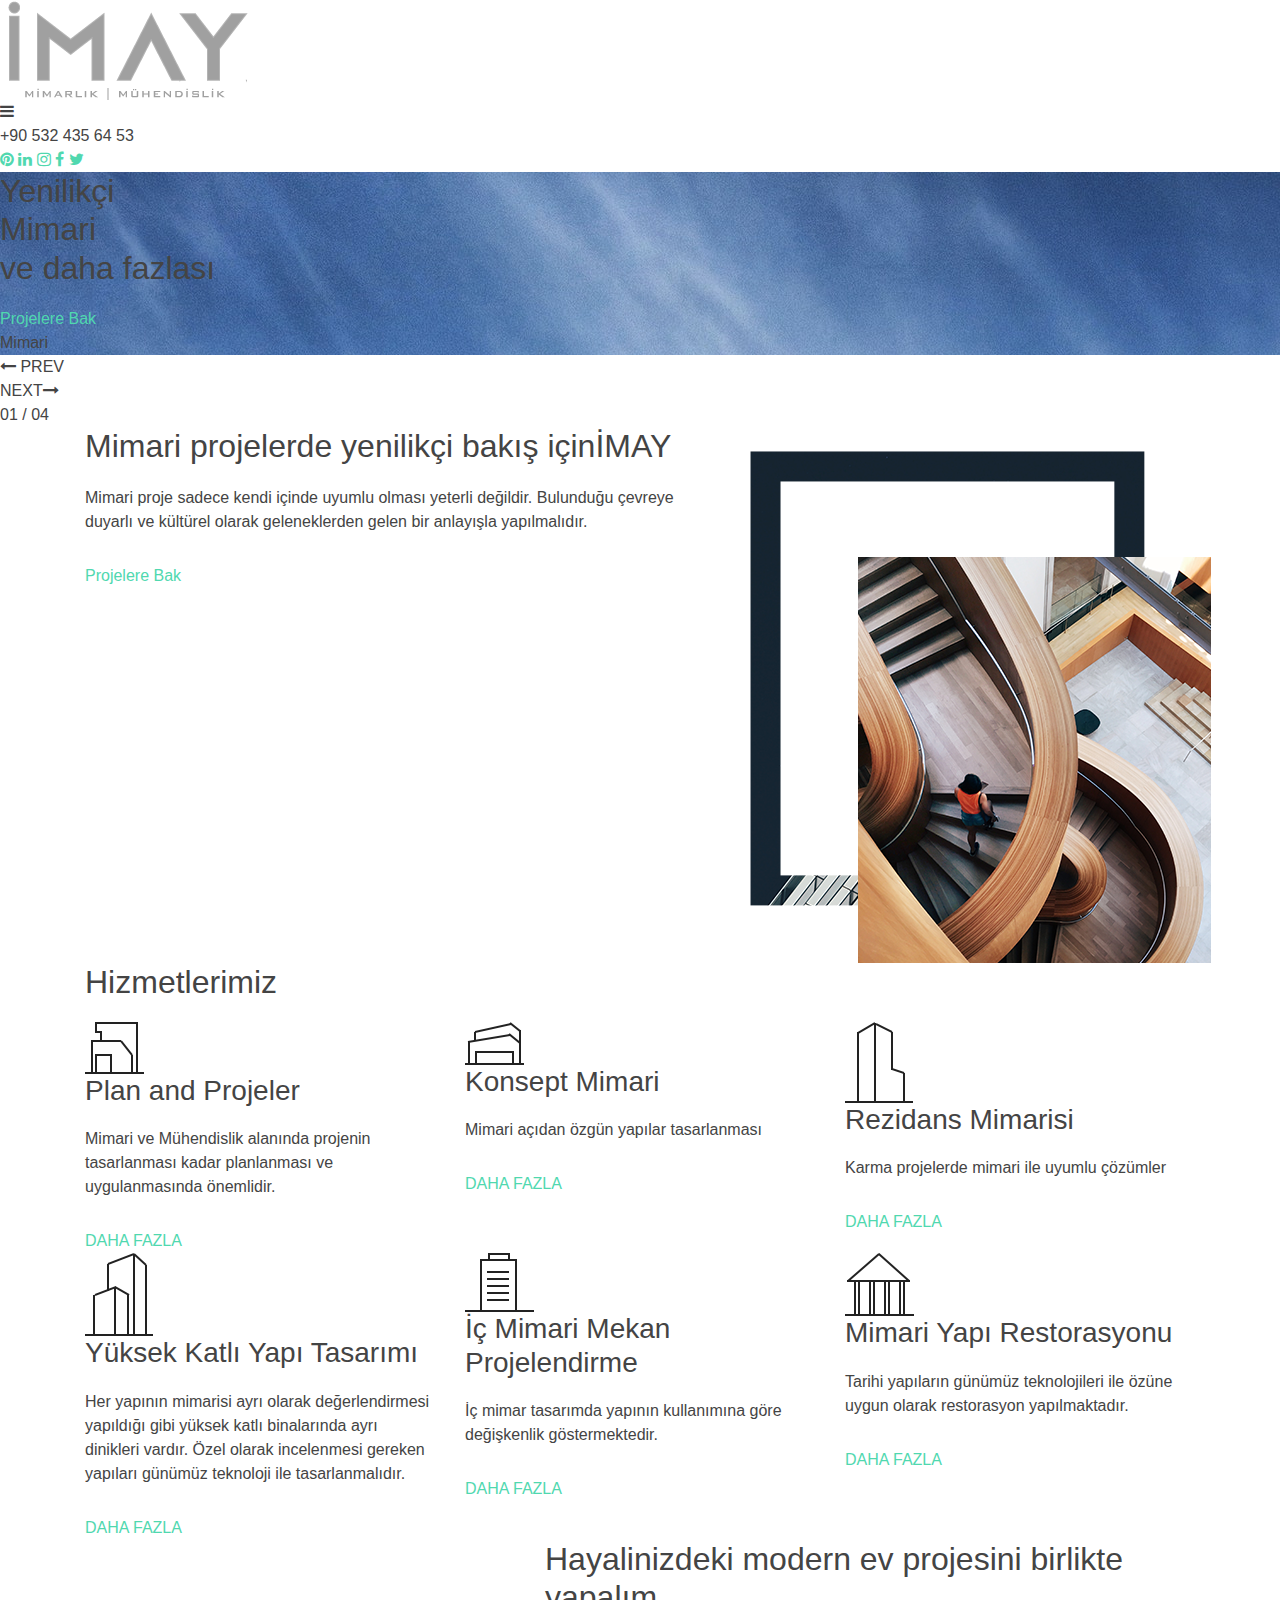
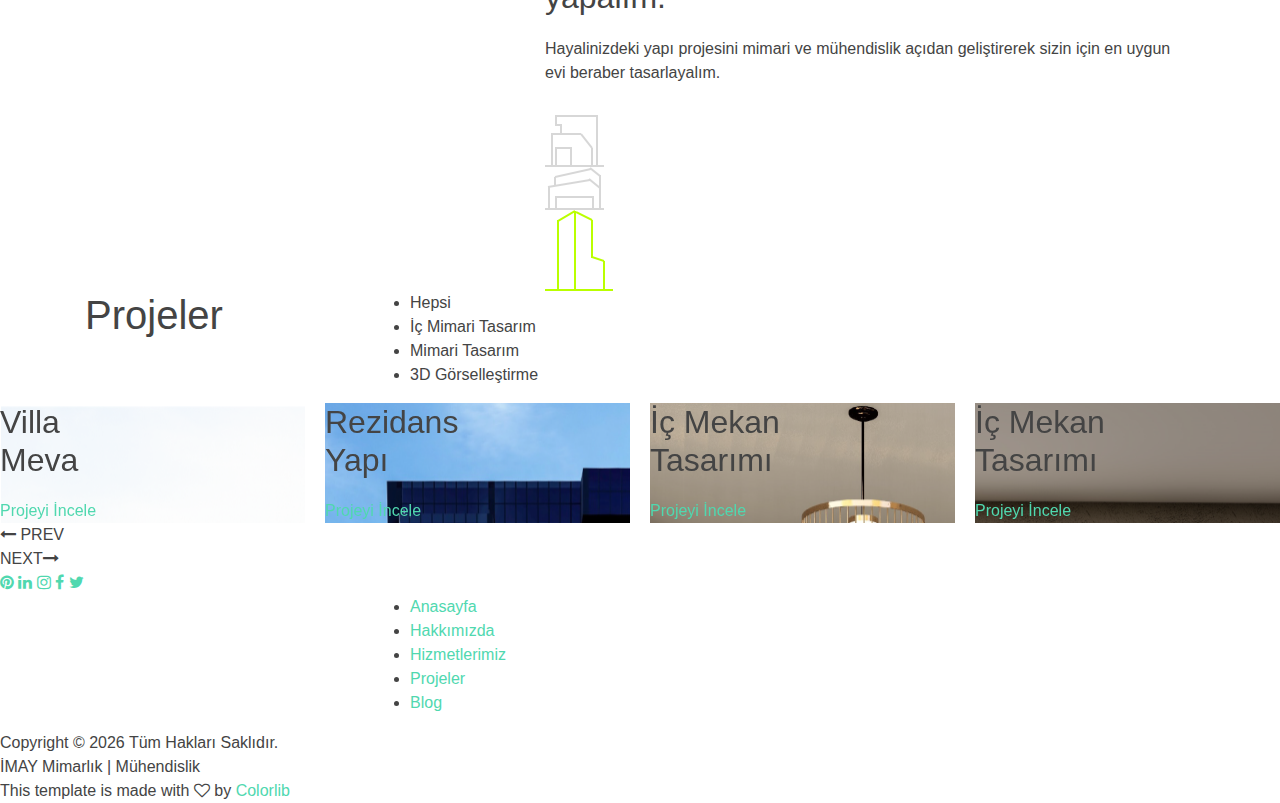
==== commit fe70d526: "." ====
--- a/index.html
+++ b/index.html
@@ -1,521 +1,394 @@
 <!DOCTYPE html>
 <html lang="en">
 <head>
-  <meta charset="utf-8">
-  <title>3D Mimari Modelleme - İmay Mimarlık</title>
-  <meta content="width=device-width, initial-scale=1.0" name="viewport">
-  <meta content="" name="keywords">
-  <meta content="" name="description">
-
-  <!-- Favicons -->
-  <link href="img/favicon.png" rel="icon">
-  <link href="img/apple-touch-icon.png" rel="apple-touch-icon">
-
-  <!-- Google Fonts -->
-  <link href="https://fonts.googleapis.com/css?family=Open+Sans:300,300i,400,400i,700,700i|Raleway:300,400,500,700,800|Montserrat:300,400,700" rel="stylesheet">
-
-  <!-- Bootstrap CSS File -->
-  <link href="lib/bootstrap/css/bootstrap.min.css" rel="stylesheet">
-
-  <!-- Libraries CSS Files -->
-  <link href="lib/font-awesome/css/font-awesome.min.css" rel="stylesheet">
-  <link href="lib/animate/animate.min.css" rel="stylesheet">
-  <link href="lib/ionicons/css/ionicons.min.css" rel="stylesheet">
-  <link href="lib/owlcarousel/assets/owl.carousel.min.css" rel="stylesheet">
-  <link href="lib/magnific-popup/magnific-popup.css" rel="stylesheet">
-  <link href="lib/ionicons/css/ionicons.min.css" rel="stylesheet">
-
-  <!-- Main Stylesheet File -->
-  <link href="css/style.css" rel="stylesheet">
-
-  <!-- =======================================================
-    Theme Name: Reveal
-    Theme URL: https://bootstrapmade.com/reveal-bootstrap-corporate-template/
-    Author: BootstrapMade.com
-    License: https://bootstrapmade.com/license/
-  ======================================================= -->
+	<title>İMAY Mimarlık ve Mühendislik</title>
+	<meta charset="UTF-8">
+	<meta name="description" content="İmay - Mimarlık | Mühendislik">
+	<meta name="keywords" content="arcade, architecture, onepage, creative, html">
+	<meta name="viewport" content="width=device-width, initial-scale=1.0">
+	<!-- Favicon -->   
+	<link href="img/imay-fav.jpg" rel="shortcut icon"/>
+
+	<!-- Google Fonts -->
+	<link href="https://fonts.googleapis.com/css?family=Roboto:300,400,500,700" rel="stylesheet">
+
+	<!-- Stylesheets -->
+	<link rel="stylesheet" href="css/bootstrap.min.css"/>
+	<link rel="stylesheet" href="css/font-awesome.min.css"/>
+	<link rel="stylesheet" href="css/animate.css"/>
+	<link rel="stylesheet" href="css/owl.carousel.css"/>
+	<link rel="stylesheet" href="css/style.css"/>
+
+
+	<!--[if lt IE 9]>
+	  <script src="https://oss.maxcdn.com/html5shiv/3.7.2/html5shiv.min.js"></script>
+	  <script src="https://oss.maxcdn.com/respond/1.4.2/respond.min.js"></script>
+	<![endif]-->
+
 </head>
-
-<body id="body">
-
-  <!--==========================
-    Top Bar
-  ============================-->
-  <section id="topbar" class="d-none d-lg-block">
-    <div class="container clearfix">
-      <div class="contact-info float-left">
-        <i class="fa fa-envelope-o"></i> <a href="mailto:info@imaymimarlik.com.tr">info@imaymimarlik.com.tr</a>
-        <i class="fa fa-phone"></i> <a href="tel: +905324356453"></a> 0532 435 64 53
-      </div>
-      <div class="social-links float-right">
-        <a href="#" class="twitter"><i class="fa fa-twitter"></i></a>
-        <a href="#" class="facebook"><i class="fa fa-facebook"></i></a>
-        <a href="https://www.instagram.com/imayarchitecture/" class="instagram"><i class="fa fa-instagram"></i></a>
-        <a href="#" class="linkedin"><i class="fa fa-linkedin"></i></a>
-      </div>
-    </div>
-  </section>
-
-  <!--==========================
-    Header
-  ============================-->
-  <header id="header">
-    <div class="container">
-
-      <div id="logo" class="pull-left">
-        <h1><a href="#body" class="scrollto">İmay<span>Mimarlık</span></a></h1>
-        <!-- Uncomment below if you prefer to use an image logo -->
-        <!-- <a href="#body"><img src="img/logo.png" alt="" title="" /></a>-->
-      </div>
-
-      <nav id="nav-menu-container">
-        <ul class="nav-menu">
-          <li class="menu-active"><a href="#body">Anasayfa</a></li>
-          <li><a href="#about"> Hakkımızda</a></li>
-          <li><a href="#services">Hizmetler</a></li>
-          <li><a href="#portfolio">Projeler</a></li>
-          <li><a href="#contact">İletişim</a></li>
-        </ul>
-      </nav><!-- #nav-menu-container -->
-    </div>
-  </header><!-- #header -->
-
-  <!--==========================
-    Intro Section
-  ============================-->
-  <section id="intro">
-
-    <div class="intro-content">
-      <h2>Fikirlerinizi <span> 3 Boyutlu</span><br>Tasarlayalım!</h2>
-      <div>
-        <a href="#services" class="btn-get-started scrollto">Başlayalım</a>
-        <a href="#portfolio" class="btn-projects scrollto">Projeler</a>
-      </div>
-    </div>
-
-    <div id="intro-carousel" class="owl-carousel" >
-      <div class="item" style="background-image: url('img/intro-carousel/1.jpg');"></div>
-      <div class="item" style="background-image: url('img/intro-carousel/2.jpg');"></div>
-      <div class="item" style="background-image: url('img/intro-carousel/3.jpg');"></div>
-      <div class="item" style="background-image: url('img/intro-carousel/4.jpg');"></div>
-      <div class="item" style="background-image: url('img/intro-carousel/5.jpg');"></div>
-    </div>
-
-  </section><!-- #intro -->
-
-  <main id="main">
-
-    <!--==========================
-      About Section
-    ============================-->
-    <section id="about" class="wow fadeInUp">
-      <div class="container">
-        <div class="row">
-          <div class="col-lg-6 about-img">
-            <img src="img/portfolio/interior-table.jpg" alt="">
-          </div>
-
-          <div class="col-lg-6 content">
-            <h2>3 Boyutlu tasarım ve modelleme</h2>
-            <h3>3 Boyutlu tasarım ve modelleme </h3>
-
-            <ul>
-              <li><i class="ion-android-checkmark-circle"></i> 3 Boyutlu malzeme tasarımı</li>
-              <li><i class="ion-android-checkmark-circle"></i> 3 Boyutlu mimari dış cephe modellemesi</li>
-              <li><i class="ion-android-checkmark-circle"></i> 3 Boyutlu mimari iç mekan modellemesi</li>
-            </ul>
-
-          </div>
-        </div>
-
-      </div>
-    </section><!-- #about -->
-
-    <!--==========================
-      Services Section
-    ============================-->
-    <section id="services">
-      <div class="container">
-        <div class="section-header">
-          <h2>Hizmetler</h2>
-          <p>3 Boyutlu tasarımda yapılabilecek tasarım ve modellemesi fikirleriniz gerçekleşmesi için yapılmaktadır.</p>
-        </div>
-
-        <div class="row">
-
-          <div class="col-lg-6">
-            <div class="box wow fadeInLeft">
-              <div class="icon"><i class="fa fa-cube"></i></div>
-              <h4 class="title"><a href="">3 Boyutlu Mimari Tasarım</a></h4>
-              <p class="description">3 Boyutlu Mimari Tasarım .</p>
-            </div>
-          </div>
-
-          <div class="col-lg-6">
-            <div class="box wow fadeInRight">
-              <div class="icon"><i class="fa fa-edit"></i></div>
-              <h4 class="title"><a href="">Mimari İç Mekan Tasarımı</a></h4>
-              <p class="description">İç mekan tasarımı modellemesi ve uygulaması.</p>
-            </div>
-          </div>
-
-          <div class="col-lg-6">
-            <div class="box wow fadeInLeft" data-wow-delay="0.2s">
-              <div class="icon"><i class="fa fa-building"></i></div>
-              <h4 class="title"><a href="">Mimari Dış Cephe Modellemesi</a></h4>
-              <p class="description">Duis aute irure dolor in reprehenderit in voluptate velit esse cillum dolore eu fugiat nulla pariatur trinige zareta lobur trade.</p>
-            </div>
-          </div>
-
-          <div class="col-lg-6">
-            <div class="box wow fadeInRight" data-wow-delay="0.2s">
-              <div class="icon"><i class="fa fa-paper-plane"></i></div>
-              <h4 class="title"><a href="">3D Mobilya ve Eşya Modellemesi</a></h4>
-              <p class="description">İç mekan tasarımında tamamlayıcı olan mobilya ve diğer eşyaların tasarımı ve modellemesi.</p>
-            </div>
-          </div>
-
-        </div>
-
-      </div>
-    </section><!-- #services -->
-
-    <!--==========================
-      Clients Section
-    ============================-->
-    <!-- <section id="clients" class="wow fadeInUp">
-      <div class="container">
-        <div class="section-header">
-          <h2>Clients</h2>
-          <p>Sed tamen tempor magna labore dolore dolor sint tempor duis magna elit veniam aliqua esse amet veniam enim export quid quid veniam aliqua eram noster malis nulla duis fugiat culpa esse aute nulla ipsum velit export irure minim illum fore</p>
-        </div>
-
-        <div class="owl-carousel clients-carousel">
-          <img src="img/clients/client-1.png" alt="">
-          <img src="img/clients/client-2.png" alt="">
-          <img src="img/clients/client-3.png" alt="">
-          <img src="img/clients/client-4.png" alt="">
-          <img src="img/clients/client-5.png" alt="">
-          <img src="img/clients/client-6.png" alt="">
-          <img src="img/clients/client-7.png" alt="">
-          <img src="img/clients/client-8.png" alt="">
-        </div>
-
-      </div>
-    </section> --> <!-- #clients -->
-
-    <!--==========================
-      Call To Action Section
-    ============================-->
-    <section id="call-to-action" class="wow fadeInUp">
-      <div class="container">
-        <div class="row">
-          <div class="col-lg-9 text-center text-lg-left">
-            <h3 class="cta-title">Teklif için Arayınız</h3>
-            <p class="cta-text"> 3D mimari modelleme , dış mekan tasarımı ve modelleme ve iç mekan modelleme ve tasarımı</p>
-          </div>
-          <div class="col-lg-3 cta-btn-container text-center">
-            <a class="cta-btn align-middle" href="tel: +905324356453">Aramak için Tıklayınız.</a>
-          </div>
-        </div>
-
-      </div>
-    </section><!-- #call-to-action -->
-
-    <!--==========================
-      Our Portfolio Section
-    ============================-->
-    <section id="portfolio" class="wow fadeInUp">
-      <div class="container">
-        <div class="section-header">
-          <h2>Projeler</h2>
-          <p>Önceki projelerimizden bazıları</p>
-        </div>
-      </div>
-
-      <div class="container-fluid">
-        <div class="row no-gutters">
-
-          <div class="col-lg-3 col-md-4">
-            <div class="portfolio-item wow fadeInUp">
-              <a href="img/portfolio/villa-meva.jpg" class="portfolio-popup">
-                <img src="img/portfolio/small-villa-meva.png" alt="">
-                <div class="portfolio-overlay">
-                  <div class="portfolio-info"><h2 class="wow fadeInUp">Villa Meva</h2></div>
-                </div>
-              </a>
-            </div>
-          </div>
-
-          <div class="col-lg-3 col-md-4">
-            <div class="portfolio-item wow fadeInUp">
-              <a href="img/portfolio/safir.jpg" class="portfolio-popup">
-                <img src="img/portfolio/small-safir.png" alt="">
-                <div class="portfolio-overlay">
-                  <div class="portfolio-info"><h2 class="wow fadeInUp">Safir Apartmanı</h2></div>
-                </div>
-              </a>
-            </div>
-          </div>
-
-          <div class="col-lg-3 col-md-4">
-            <div class="portfolio-item wow fadeInUp">
-              <a href="img/portfolio/residence.jpg" class="portfolio-popup">
-                <img src="img/portfolio/small-residence.png" alt="">
-                <div class="portfolio-overlay">
-                  <div class="portfolio-info"><h2 class="wow fadeInUp">Twin Residance</h2></div>
-                </div>
-              </a>
-            </div>
-          </div>
-
-          <div class="col-lg-3 col-md-4">
-            <div class="portfolio-item wow fadeInUp">
-              <a href="img/portfolio/interior-table.jpg" class="portfolio-popup">
-                <img src="img/portfolio/small-interior-table.png" alt="">
-                <div class="portfolio-overlay">
-                  <div class="portfolio-info"><h2 class="wow fadeInUp">İç Mekan Masa</h2></div>
-                </div>
-              </a>
-            </div>
-          </div>
-
-          <div class="col-lg-3 col-md-4">
-            <div class="portfolio-item wow fadeInUp">
-              <a href="img/portfolio/modern-villa-2.jpg" class="portfolio-popup">
-                <img src="img/portfolio/small-modern-villa-2.png" alt="">
-                <div class="portfolio-overlay">
-                  <div class="portfolio-info"><h2 class="wow fadeInUp">Modern Villa</h2></div>
-                </div>
-              </a>
-            </div>
-          </div>
-
-          <div class="col-lg-3 col-md-4">
-            <div class="portfolio-item wow fadeInUp">
-              <a href="img/portfolio/modern-villa.jpg" class="portfolio-popup">
-                <img src="img/portfolio/small-modern-villa.png" alt="">
-                <div class="portfolio-overlay">
-                  <div class="portfolio-info"><h2 class="wow fadeInUp">Modern Villa - 2</h2></div>
-                </div>
-              </a>
-            </div>
-          </div>
-
-          <div class="col-lg-3 col-md-4">
-            <div class="portfolio-item wow fadeInUp">
-              <a href="img/portfolio/yatakodası.jpg" class="portfolio-popup">
-                <img src="img/portfolio/small-yatakodası.png" alt="">
-                <div class="portfolio-overlay">
-                  <div class="portfolio-info"><h2 class="wow fadeInUp">Mobilya</h2></div>
-                </div>
-              </a>
-            </div>
-          </div>
-
-          <div class="col-lg-3 col-md-4">
-            <div class="portfolio-item wow fadeInUp">
-              <a href="img/portfolio/sile-villa.jpg" class="portfolio-popup">
-                <img src="img/portfolio/small-sile-villa.png" alt="">
-                <div class="portfolio-overlay">
-                  <div class="portfolio-info"><h2 class="wow fadeInUp">Havuzlu Villa</h2></div>
-                </div>
-              </a>
-            </div>
-          </div>
-
-        </div>
-
-      </div>
-    </section><!-- #portfolio -->
-
-    <!--==========================
-      Testimonials Section
-    ============================-->
-    <!-- <section id="testimonials" class="wow fadeInUp">
-      <div class="container">
-        <div class="section-header">
-          <h2>Testimonials</h2>
-          <p>Sed tamen tempor magna labore dolore dolor sint tempor duis magna elit veniam aliqua esse amet veniam enim export quid quid veniam aliqua eram noster malis nulla duis fugiat culpa esse aute nulla ipsum velit export irure minim illum fore</p>
-        </div>
-        <div class="owl-carousel testimonials-carousel">
-
-            <div class="testimonial-item">
-              <p>
-                <img src="img/quote-sign-left.png" class="quote-sign-left" alt="">
-                Proin iaculis purus consequat sem cure digni ssim donec porttitora entum suscipit rhoncus. Accusantium quam, ultricies eget id, aliquam eget nibh et. Maecen aliquam, risus at semper.
-                <img src="img/quote-sign-right.png" class="quote-sign-right" alt="">
-              </p>
-              <img src="img/testimonial-1.jpg" class="testimonial-img" alt="">
-              <h3>Saul Goodman</h3>
-              <h4>Ceo &amp; Founder</h4>
-            </div>
-
-            <div class="testimonial-item">
-              <p>
-                <img src="img/quote-sign-left.png" class="quote-sign-left" alt="">
-                Export tempor illum tamen malis malis eram quae irure esse labore quem cillum quid cillum eram malis quorum velit fore eram velit sunt aliqua noster fugiat irure amet legam anim culpa.
-                <img src="img/quote-sign-right.png" class="quote-sign-right" alt="">
-              </p>
-              <img src="img/testimonial-2.jpg" class="testimonial-img" alt="">
-              <h3>Sara Wilsson</h3>
-              <h4>Designer</h4>
-            </div>
-
-            <div class="testimonial-item">
-              <p>
-                <img src="img/quote-sign-left.png" class="quote-sign-left" alt="">
-                Enim nisi quem export duis labore cillum quae magna enim sint quorum nulla quem veniam duis minim tempor labore quem eram duis noster aute amet eram fore quis sint minim.
-                <img src="img/quote-sign-right.png" class="quote-sign-right" alt="">
-              </p>
-              <img src="img/testimonial-3.jpg" class="testimonial-img" alt="">
-              <h3>Jena Karlis</h3>
-              <h4>Store Owner</h4>
-            </div>
-
-            <div class="testimonial-item">
-              <p>
-                <img src="img/quote-sign-left.png" class="quote-sign-left" alt="">
-                Fugiat enim eram quae cillum dolore dolor amet nulla culpa multos export minim fugiat minim velit minim dolor enim duis veniam ipsum anim magna sunt elit fore quem dolore labore illum veniam.
-                <img src="img/quote-sign-right.png" class="quote-sign-right" alt="">
-              </p>
-              <img src="img/testimonial-4.jpg" class="testimonial-img" alt="">
-              <h3>Matt Brandon</h3>
-              <h4>Freelancer</h4>
-            </div>
-
-            <div class="testimonial-item">
-              <p>
-                <img src="img/quote-sign-left.png" class="quote-sign-left" alt="">
-                Quis quorum aliqua sint quem legam fore sunt eram irure aliqua veniam tempor noster veniam enim culpa labore duis sunt culpa nulla illum cillum fugiat legam esse veniam culpa fore nisi cillum quid.
-                <img src="img/quote-sign-right.png" class="quote-sign-right" alt="">
-              </p>
-              <img src="img/testimonial-5.jpg" class="testimonial-img" alt="">
-              <h3>John Larson</h3>
-              <h4>Entrepreneur</h4>
-            </div>
-
-        </div>
-
-      </div>
-    </section> --> <!-- #testimonials -->
-
-    
-
-    <!--==========================
-      Contact Section
-    ============================-->
-    <section id="contact" class="wow fadeInUp">
-      <div class="container">
-        <div class="section-header">
-          <h2>İLETİŞİM</h2>
-          <p>3D dış mekan ve iç mekan tasarımı ve modellemesi için bize ulaşınız.</p>
-        </div>
-
-        <div class="row contact-info">
-
-          <div class="col-md-4">
-            <div class="contact-address">
-              <i class="ion-ios-location-outline"></i>
-              <h3>Adres</h3>
-              <address>Merdivenköy Mah. Şair Arşi Cad. No:45/A Kadıköy/İstanbul </address>
-            </div>
-          </div>
-
-          <div class="col-md-4">
-            <div class="contact-phone">
-              <i class="ion-ios-telephone-outline"></i>
-              <h3> Telefon</h3>
-              <p><a href="tel:+905324356453"> 0532 435 64 53</a></p>
-            </div>
-          </div>
-
-          <div class="col-md-4">
-            <div class="contact-email">
-              <i class="ion-ios-email-outline"></i>
-              <h3>E-Posta</h3>
-              <p><a href="mailto:info@imaymimarlik.com.tr.com">info@imaymimarlik.com.tr</a></p>
-            </div>
-          </div>
-
-        </div>
-      </div>
-
-      <div class="container mb-4">
-        <iframe src="https://www.google.com/maps/embed?pb=!1m14!1m12!1m3!1d6023.500553887744!2d29.07368853545801!3d40.98694876511097!2m3!1f0!2f0!3f0!3m2!1i1024!2i768!4f13.1!5e0!3m2!1sen!2str!4v1595946228559!5m2!1sen!2str" width="100%" height="380" frameborder="0" style="border:0" allowfullscreen></iframe>
-      </div>
-
-      <div class="container">
-        <div class="form">
-          <div id="sendmessage">Mesajınız gönderildi. Teşekkürler.</div>
-          <div id="errormessage"></div>
-          <form action="" method="post" role="form" class="contactForm">
-            <div class="form-row">
-              <div class="form-group col-md-6">
-                <input type="text" name="name" class="form-control" id="name" placeholder="İsminiz" data-rule="minlen:4" data-msg="En az 4 karakter olmalı" />
-                <div class="validation"></div>
-              </div>
-              <div class="form-group col-md-6">
-                <input type="email" class="form-control" name="email" id="email" placeholder="E-postanız" data-rule="email" data-msg="Lütfen, geçerli bir mail adresi giriniz." />
-                <div class="validation"></div>
-              </div>
-            </div>
-            <div class="form-group">
-              <input type="text" class="form-control" name="subject" id="subject" placeholder="Konu" data-rule="minlen:4" data-msg="En az 8 karakter olmalıdır." />
-              <div class="validation"></div>
-            </div>
-            <div class="form-group">
-              <textarea class="form-control" name="message" rows="5" data-rule="required" data-msg="Görüş ve önerileriniz bizim için önemlidir." placeholder="Mesajınız"></textarea>
-              <div class="validation"></div>
-            </div>
-            <div class="text-center"><button type="submit">Mesajı Gönder</button></div>
-          </form>
-        </div>
-
-      </div>
-    </section><!-- #contact -->
-
-  </main>
-
-  <!--==========================
-    Footer
-  ============================-->
-  <footer id="footer">
-    <div class="container">
-      <div class="copyright">
-        &copy; Copyright 2020 <strong>İmay Mimarlık&Mühendislik</strong>. Tüm Hakları Saklıdır.
-      </div>
-      <div class="credits">
-        <!--
-          All the links in the footer should remain intact.
-          You can delete the links only if you purchased the pro version.
-          Licensing information: https://bootstrapmade.com/license/
-          Purchase the pro version with working PHP/AJAX contact form: https://bootstrapmade.com/buy/?theme=Reveal
-        -->
-        Tasarım <a href="http://imaymimarlik.com.tr/">İmay</a>
-      </div>
-    </div>
-  </footer><!-- #footer -->
-
-  <a href="#" class="back-to-top"><i class="fa fa-chevron-up"></i></a>
-
-  <!-- JavaScript Libraries -->
-  <script src="lib/jquery/jquery.min.js"></script>
-  <script src="lib/jquery/jquery-migrate.min.js"></script>
-  <script src="lib/bootstrap/js/bootstrap.bundle.min.js"></script>
-  <script src="lib/easing/easing.min.js"></script>
-  <script src="lib/superfish/hoverIntent.js"></script>
-  <script src="lib/superfish/superfish.min.js"></script>
-  <script src="lib/wow/wow.min.js"></script>
-  <script src="lib/owlcarousel/owl.carousel.min.js"></script>
-  <script src="lib/magnific-popup/magnific-popup.min.js"></script>
-  <script src="lib/sticky/sticky.js"></script>
-
-  <!-- Contact Form JavaScript File -->
-  <script src="contactform/contactform.js"></script>
-
-  <!-- Template Main Javascript File -->
-  <script src="js/main.js"></script>
-
+<body>
+	<!-- Page Preloder -->
+	<div id="preloder">
+		<div class="loader"></div>
+	</div>
+	
+	<!-- Header section start -->   
+	<header class="header-area">
+		<a href="index.html" class="logo-area">
+			<img src="img/imaylogo.png" alt="">
+		</a>
+		<div class="nav-switch">
+			<i class="fa fa-bars"></i>
+		</div>
+		<div class="phone-number">+90 532 435 64 53</div>
+		<nav class="nav-menu">
+			<ul>
+				<li class="active"><a href="index.html">Anasayfa</a></li>
+				<li><a href="about.html">Hakkımızda</a></li>
+				<li><a href="service.html">Hizmetler</a></li>
+				<li><a href="portfolio.html">Projeler</a></li>
+				<li><a href="contact.html">İletişim</a></li>
+			</ul>
+		</nav>
+	</header>
+	<!-- Header section end -->   
+
+
+	<!-- Hero section start -->
+	<section class="hero-section">
+		<!-- left social link ber -->
+		<div class="left-bar">
+			<div class="left-bar-content">
+				<div class="social-links">
+					<a href="#"><i class="fa fa-pinterest"></i></a>
+					<a href="#"><i class="fa fa-linkedin"></i></a>
+					<a href="#"><i class="fa fa-instagram"></i></a>
+					<a href="#"><i class="fa fa-facebook"></i></a>
+					<a href="#"><i class="fa fa-twitter"></i></a>
+				</div>
+			</div>
+		</div>
+		<!-- hero slider area -->
+		<div class="hero-slider">
+			<div class="hero-slide-item set-bg" data-setbg="img/architecture-building.jpg">
+				<div class="slide-inner">
+					<div class="slide-content">
+					<h2>Yenilikçi <br>Mimari <br> ve daha fazlası</h2>
+					<a href="#" class="site-btn sb-light">Projelere Bak</a>
+					<div class="hero-right-text">Mimari</div>
+					</div>	
+				</div>
+			</div>
+			<div class="hero-slide-item set-bg" data-setbg="img/project-building.jpg">
+				<div class="slide-inner">
+					<div class="slide-content">
+					<h2>Depreme Karşı  <br>Bina <br> Güçlendirmesi</h2>
+					<a href="#" class="site-btn sb-light">Projelere Bak</a>
+					<div class="hero-right-text">Bina Güçlendirmesi</div>
+					</div>	
+				</div>
+			</div>
+			<div class="hero-slide-item set-bg" data-setbg="img/3d-modelling-building.jpg">
+				<div class="slide-inner">
+					<div class="slide-content">
+					<h2>3 Boyutlu  <br> Mimari <br> Görselleştirme</h2>
+					<a href="#" class="site-btn sb-light">Projelere Bak</a>
+					<div class="hero-right-text">Mimari Görselleştirme</div>
+					</div>	
+				</div>
+			</div>	
+			<div class="hero-slide-item set-bg" data-setbg="img/bg.jpg">
+				<div class="slide-inner">
+					<div class="slide-content">
+					<h2> Çevreye Duyarlı<br>Mühendislik <br> Projeleri</h2>
+					<a href="#" class="site-btn sb-light">Projelere Bak</a>
+					<div class="hero-right-text">Mühendislik</div>
+					</div>	
+				</div>
+			</div>	
+		</div>
+		<div class="slide-num-holder" id="snh-1"></div>
+	</section>
+	<!-- Hero section end -->
+
+
+	<!-- Intro section start -->
+	<section class="intro-section pt100 pb50">
+		<div class="container">
+			<div class="row">
+				<div class="col-lg-7 intro-text mb-5 mb-lg-0">
+					<h2 class="sp-title">Mimari projelerde yenilikçi bakış için<span>İMAY</span></h2>
+					<p>Mimari proje sadece kendi içinde uyumlu olması yeterli değildir. Bulunduğu çevreye duyarlı ve kültürel olarak geleneklerden gelen bir anlayışla yapılmalıdır. </p>
+					<a href="#" class="site-btn sb-dark">Projelere Bak</a>
+				</div>
+				<div class="col-lg-5 pt-4">
+					<img src="img/intro.png" alt="">
+				</div>
+			</div>
+		</div>
+	</section>
+	<!-- Intro section end -->
+
+
+	<!-- Service section start -->
+	<section class="service-section spad">
+		<div class="container">
+			<div class="section-title">
+				<h2>Hizmetlerimiz</h2>
+			</div>
+			<div class="row">
+				<div class="col-lg-4 col-md-6">
+					<div class="service-box">
+						<div class="sb-icon">
+							<div class="sb-img-icon">
+								<img src="img/icon/dark/1.png" alt="">
+							</div>
+						</div>
+						<h3>Plan and Projeler</h3>
+						<p>Mimari ve Mühendislik alanında projenin tasarlanması kadar planlanması ve uygulanmasında önemlidir.</p>
+						<a href="#" class="readmore">DAHA FAZLA</a>
+					</div>
+				</div>
+				<div class="col-lg-4 col-md-6">
+					<div class="service-box">
+						<div class="sb-icon">
+							<div class="sb-img-icon">
+								<img src="img/icon/dark/2.png" alt="">
+							</div>
+						</div>
+						<h3>Konsept Mimari</h3>
+						<p>Mimari açıdan özgün yapılar tasarlanması</p>
+						<a href="#" class="readmore">DAHA FAZLA</a>
+					</div>
+				</div>
+				<div class="col-lg-4 col-md-6">
+					<div class="service-box">
+						<div class="sb-icon">
+							<div class="sb-img-icon">
+								<img src="img/icon/dark/3.png" alt="">
+							</div>
+						</div>
+						<h3>Rezidans Mimarisi</h3>
+						<p>Karma projelerde mimari ile uyumlu çözümler</p>
+						<a href="#" class="readmore">DAHA FAZLA</a>
+					</div>
+				</div>
+				<div class="col-lg-4 col-md-6">
+					<div class="service-box">
+						<div class="sb-icon">
+							<div class="sb-img-icon">
+								<img src="img/icon/dark/4.png" alt="">
+							</div>
+						</div>
+						<h3>Yüksek Katlı Yapı Tasarımı</h3>
+						<p>Her yapının mimarisi ayrı olarak değerlendirmesi yapıldığı gibi yüksek katlı binalarında ayrı dinikleri vardır. Özel olarak incelenmesi gereken yapıları günümüz teknoloji ile tasarlanmalıdır.</p>
+						<a href="#" class="readmore">DAHA FAZLA</a>
+					</div>
+				</div>
+				<div class="col-lg-4 col-md-6">
+					<div class="service-box">
+						<div class="sb-icon">
+							<div class="sb-img-icon">
+								<img src="img/icon/dark/5.png" alt="">
+							</div>
+						</div>
+						<h3>İç Mimari Mekan Projelendirme</h3>
+						<p>İç mimar tasarımda yapının kullanımına göre değişkenlik göstermektedir.</p>
+						<a href="#" class="readmore">DAHA FAZLA</a>
+					</div>
+				</div>
+				<div class="col-lg-4 col-md-6">
+					<div class="service-box">
+						<div class="sb-icon">
+							<div class="sb-img-icon">
+								<img src="img/icon/dark/6.png" alt="">
+							</div>
+						</div>
+						<h3>Mimari Yapı Restorasyonu</h3>
+						<p>Tarihi yapıların günümüz teknolojileri ile özüne uygun olarak restorasyon yapılmaktadır.</p>
+						<a href="#" class="readmore">DAHA FAZLA</a>
+					</div>
+				</div>
+			</div>
+		</div>
+	</section>
+	<!-- Service section end -->
+
+
+
+	<!-- CTA section start -->
+	<section class="cta-section pt100 pb50">
+		<div class="cta-image-box"></div>
+		<div class="container">
+			<div class="row">
+				<div class="col-lg-7 pl-lg-0 offset-lg-5 cta-content">
+					<h2 class="sp-title">Hayalinizdeki modern <span>ev</span> projesini birlikte yapalım.</h2>
+					<p>Hayalinizdeki yapı projesini mimari ve mühendislik açıdan geliştirerek sizin için en uygun evi beraber tasarlayalım.</p>
+					<div class="cta-icons">
+						<div class="cta-img-icon">
+							<img src="img/icon/light/1.png" alt="">
+						</div>
+						<div class="cta-img-icon">
+							<img src="img/icon/light/2.png" alt="">
+						</div>
+						<div class="cta-img-icon">
+							<img src="img/icon/color/3.png" alt="">
+						</div>
+					</div>
+				</div>
+			</div>
+		</div>
+	</section>
+	<!-- CTA section end -->
+
+
+	<!-- Milestones section Start -->
+	<section class="milestones-section spad">
+		<div class="container">
+		</div>
+	</section>
+	<!-- Milestones section end -->
+
+
+	<!-- Projects section start -->
+	<div class="projects-section pb50">
+		<div class="container">
+			<div class="row">
+				<div class="col-lg-3">
+					<div class="section-title">
+						<h1>Projeler</h1>
+					</div>
+				</div>
+				<div class="col-lg-9">
+					<ul class="projects-filter-nav">
+						<li class="btn-filter" data-filter="*">Hepsi</li>
+						<li class="btn-filter" data-filter=".rest">İç Mimari Tasarım</li>
+						<li class="btn-filter" data-filter=".build">Mimari Tasarım</li>
+						<li class="btn-filter" data-filter=".apart">3D Görselleştirme</li>
+					</ul>
+				</div>
+			</div>
+		</div>                      
+		<div id="projects-carousel" class="projects-slider">
+			<div class="single-project set-bg rest" data-setbg="img/projects/villa-meva.png">
+				<div class="project-content">
+					<h2>Villa <br> Meva</h2>
+					<a href="#" class="seemore">Projeyi İncele </a>
+				</div>
+			</div>
+			<div class="single-project set-bg build" data-setbg="img/projects/residence.png">
+				<div class="project-content">
+					<h2>Rezidans <br> Yapı</h2>
+					<a href="#" class="seemore">Projeyi İncele </a>
+				</div>
+			</div>
+			<div class="single-project set-bg apart" data-setbg="img/projects/table-interior.png">
+				<div class="project-content">
+					<h2>İç Mekan <br> Tasarımı</h2>
+					<a href="#" class="seemore">Projeyi İncele </a>
+				</div>
+			</div>
+			<div class="single-project set-bg rest" data-setbg="img/projects/koltuktakımı2.png">
+				<div class="project-content">
+					<h2>İç Mekan<br> Tasarımı</h2>
+					<a href="#" class="seemore">Projeyi İncele </a>
+				</div>
+			</div>
+			<div class="single-project set-bg apart" data-setbg="img/projects/2.jpg">
+				<div class="project-content">
+					<h2>Office <br> Building</h2>
+					<a href="#" class="seemore">See Project </a>
+				</div>
+			</div>
+		</div>
+	</div>
+	<!-- Projects section end -->
+
+
+	<!-- Clients section start -->
+	<!-- <div class="client-section spad">
+		<div class="container">
+			<div id="client-carousel" class="client-slider">
+				<div class="single-brand">
+					<a href="#">
+						<img src="img/clients/1.png" alt="">
+					</a>
+				</div>
+				<div class="single-brand">
+					<a href="#">
+						<img src="img/clients/2.png" alt="">
+					</a>
+				</div>
+				<div class="single-brand">
+					<a href="#">
+						<img src="img/clients/3.png" alt="">
+					</a>
+				</div>
+				<div class="single-brand">
+					<a href="#">
+						<img src="img/clients/4.png" alt="">
+					</a>
+				</div>
+				<div class="single-brand">
+					<a href="#">
+						<img src="img/clients/5.png" alt="">
+					</a>
+				</div>
+			</div>
+		</div>
+	</div> -->
+	<!-- Clients section end -->
+
+
+	<!-- Footer section start -->
+	<footer class="footer-section">
+		<div class="footer-social">
+			<div class="social-links">
+				<a href="#"><i class="fa fa-pinterest"></i></a>
+				<a href="#"><i class="fa fa-linkedin"></i></a>
+				<a href="#"><i class="fa fa-instagram"></i></a>
+				<a href="#"><i class="fa fa-facebook"></i></a>
+				<a href="#"><i class="fa fa-twitter"></i></a>
+			</div>
+		</div>
+		<div class="container">
+			<div class="row">
+				<div class="col-lg-9 offset-lg-3">
+					<div class="row">
+						<div class="col-md-4">
+							<div class="footer-item">
+								<ul>
+									<li><a href="#">Anasayfa</a></li>
+									<li><a href="#">Hakkımızda</a></li>
+									<li><a href="#">Hizmetlerimiz</a></li>
+									<li><a href="#">Projeler</a></li>
+									<li><a href="#">Blog</a></li>
+								</ul>
+							</div>
+						</div>
+					</div>
+				</div>
+			</div>
+		</div>
+
+		<!-- Link back to Colorlib can't be removed. Template is licensed under CC BY 3.0. -->
+     <div class="copyright">Copyright &copy; <script>document.write(new Date().getFullYear());</script> Tüm Hakları Saklıdır. <br> İMAY Mimarlık | Mühendislik<br>This template is made with <i class="fa fa-heart-o" aria-hidden="true"></i> by <a href="https://colorlib.com" target="_blank">Colorlib</a></div>
+    <!-- Link back to Colorlib can't be removed. Template is licensed under CC BY 3.0. -->
+
+	</footer>
+	<!-- Footer section end -->
+
+
+
+
+	<!--====== Javascripts & Jquery ======-->
+	<script src="js/jquery-2.1.4.min.js"></script>
+	<script src="js/bootstrap.min.js"></script>
+	<script src="js/isotope.pkgd.min.js"></script>
+	<script src="js/owl.carousel.min.js"></script>
+	<script src="js/jquery.owl-filter.js"></script>
+	<script src="js/magnific-popup.min.js"></script>
+	<script src="js/circle-progress.min.js"></script>
+	<script src="js/main.js"></script>
 </body>
-</html>
+</html>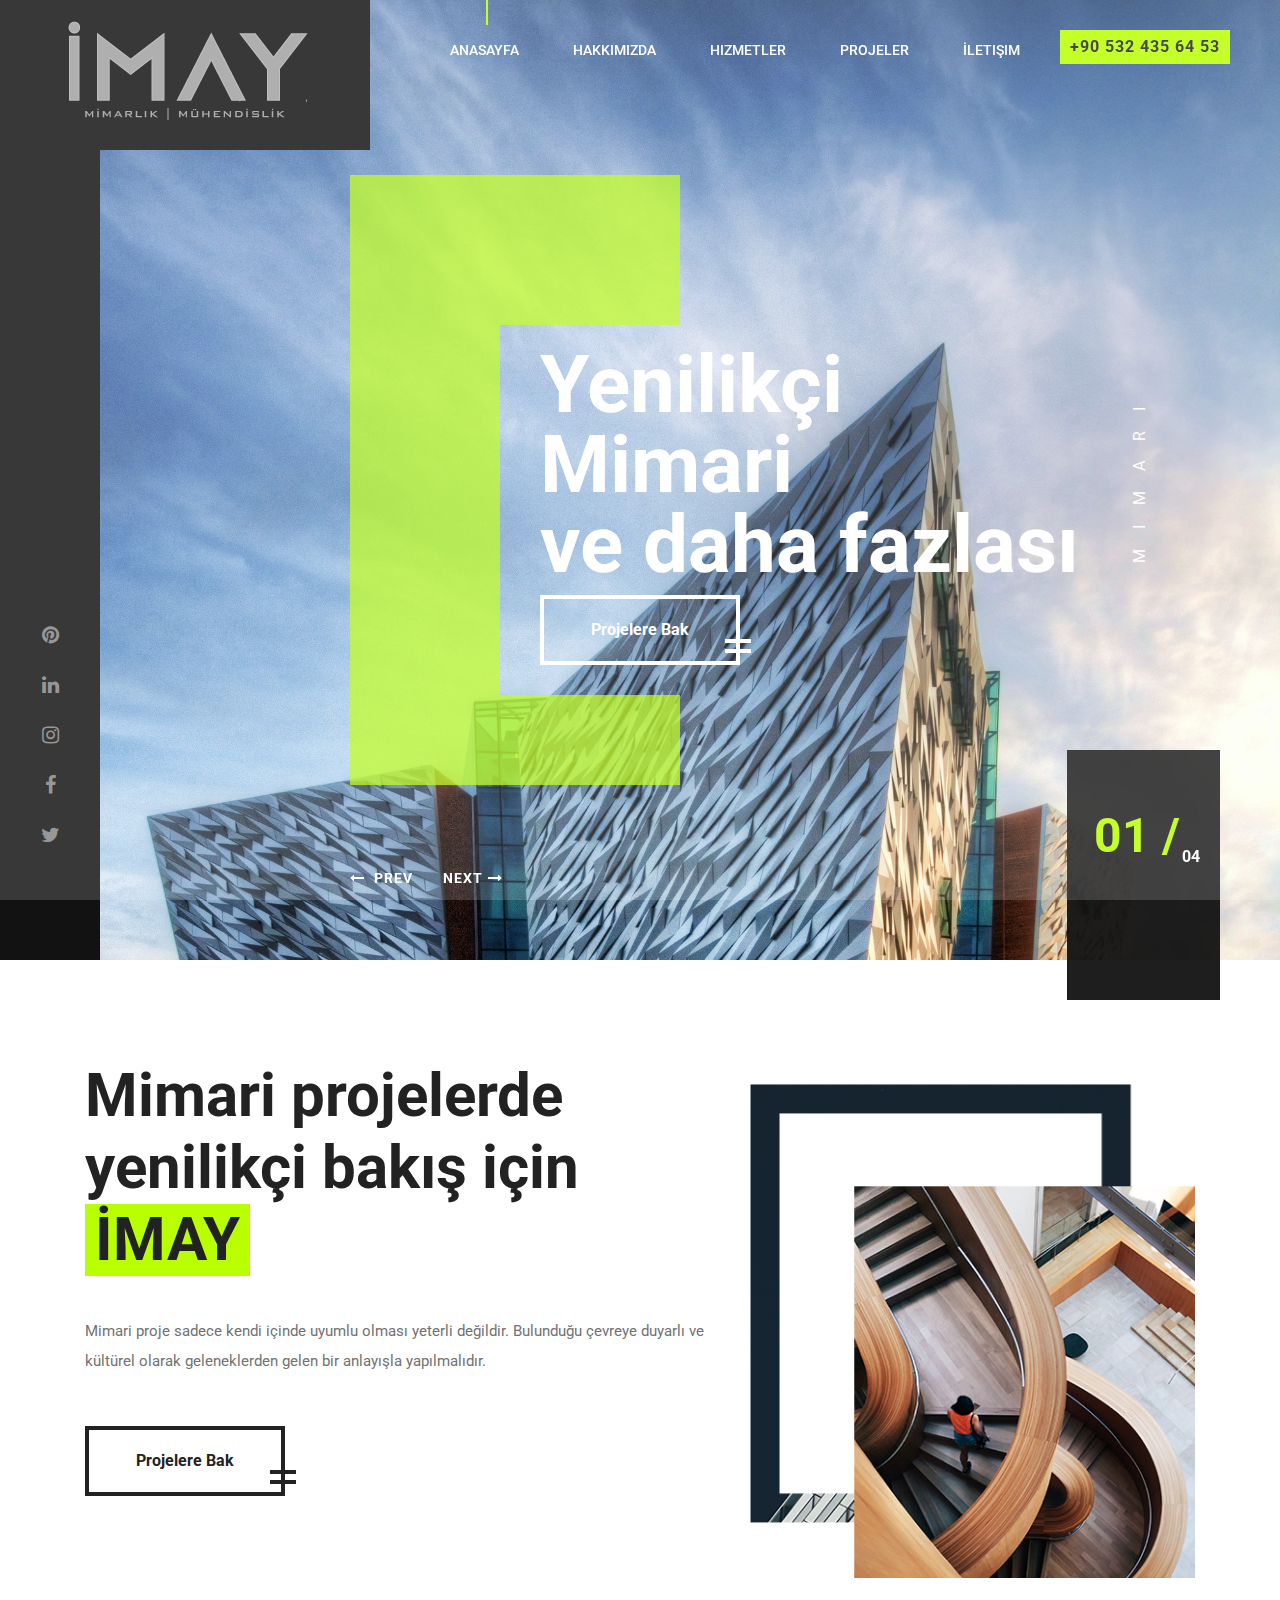
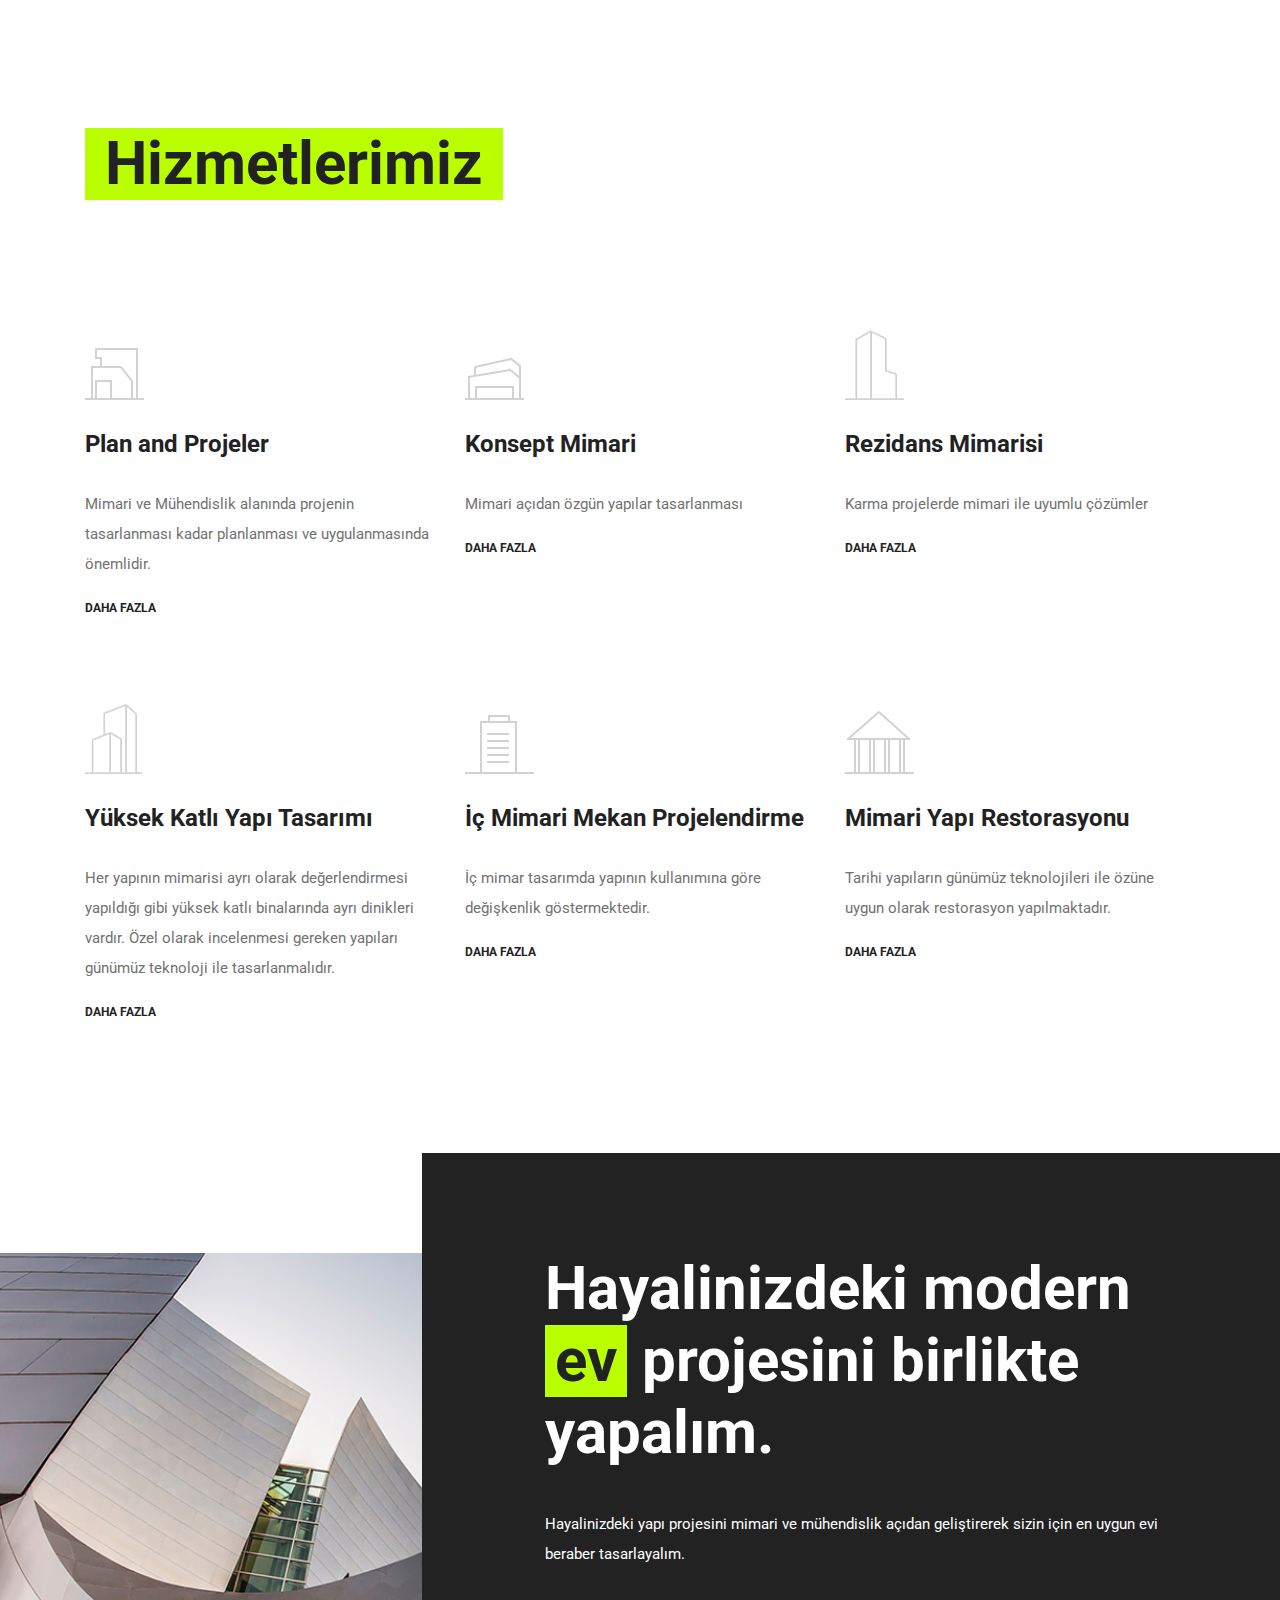
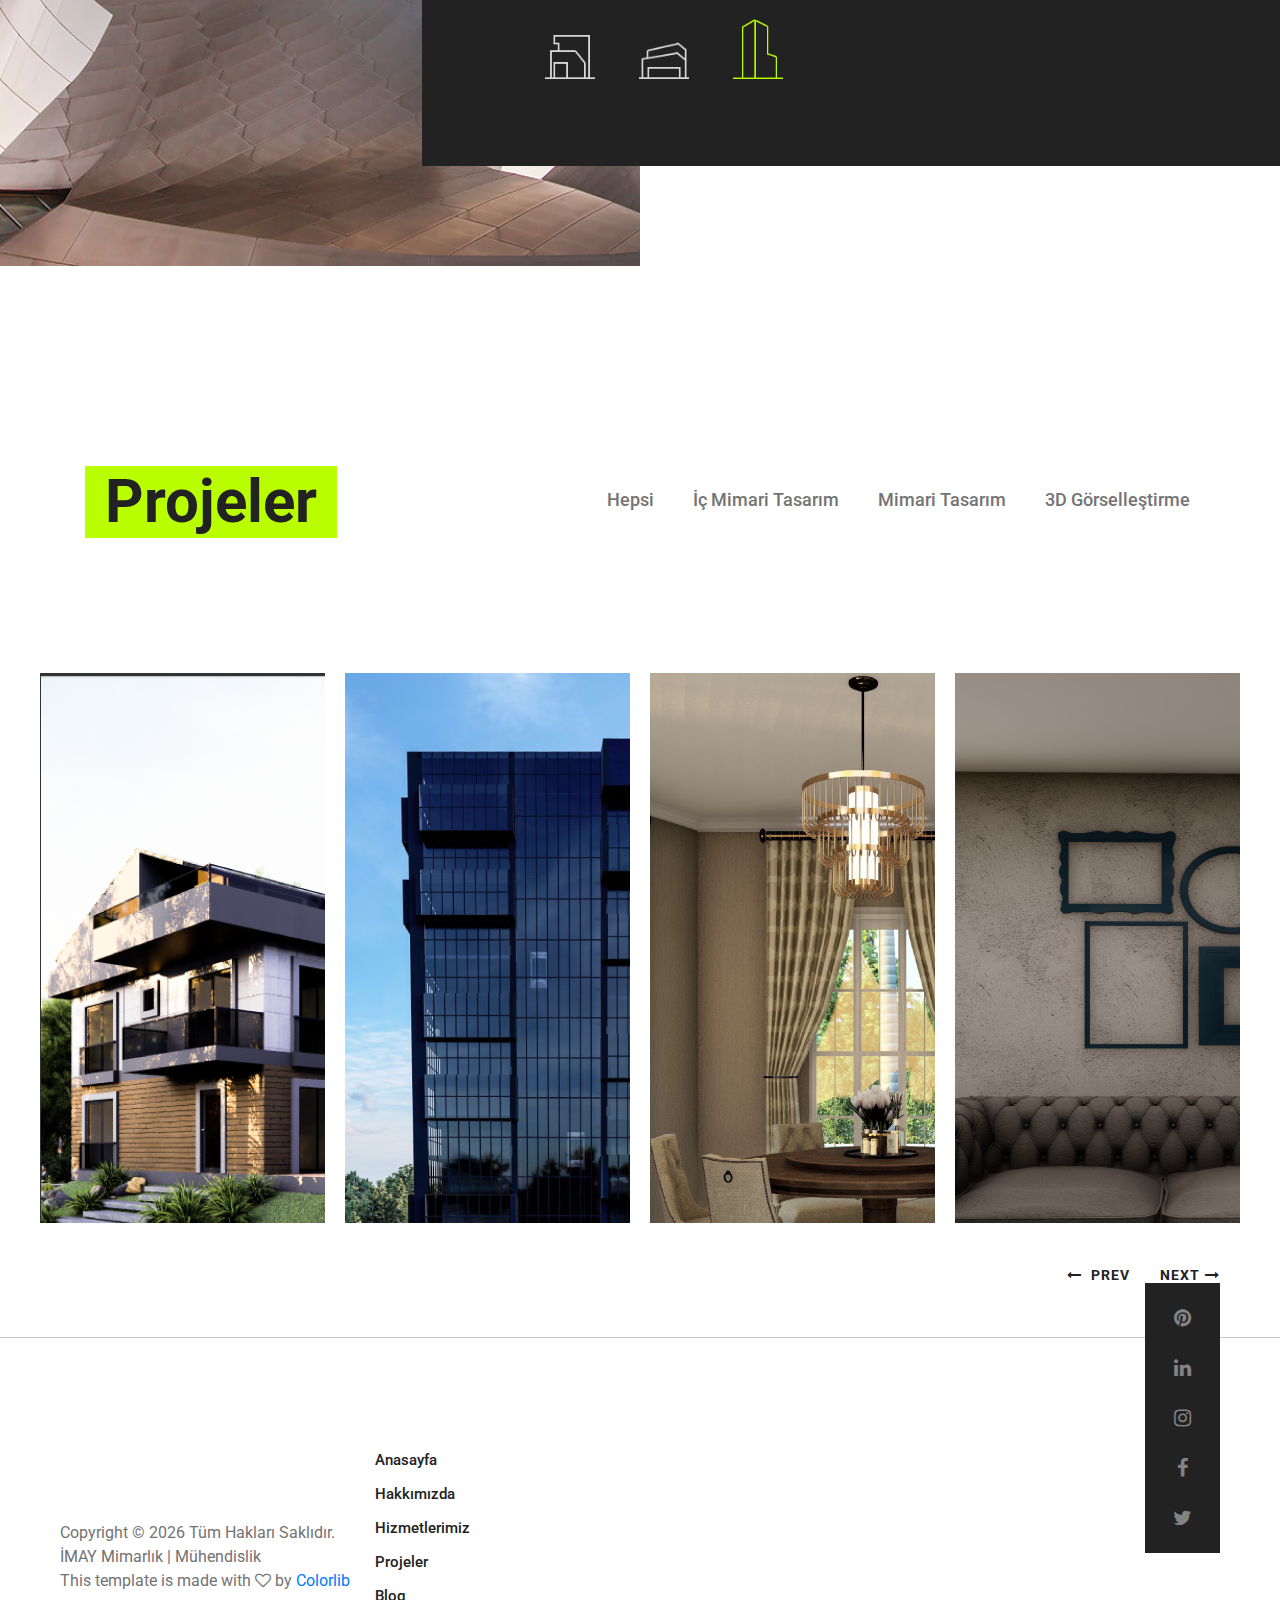
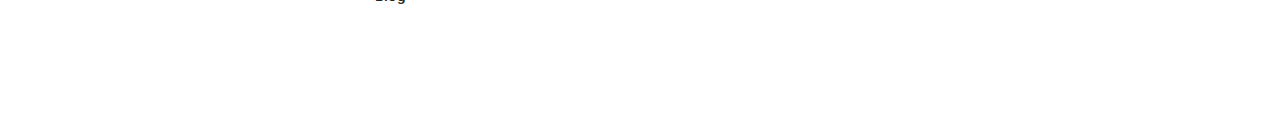
==== commit 2d0f0d0d: "." ====
--- a/index.html
+++ b/index.html
@@ -34,7 +34,7 @@
 	
 	<!-- Header section start -->   
 	<header class="header-area">
-		<a href="index.html" class="logo-area">
+		<a href="https://imaymimarlik.com/" class="logo-area">
 			<img src="img/imaylogo.png" alt="">
 		</a>
 		<div class="nav-switch">
@@ -43,7 +43,7 @@
 		<div class="phone-number">+90 532 435 64 53</div>
 		<nav class="nav-menu">
 			<ul>
-				<li class="active"><a href="index.html">Anasayfa</a></li>
+				<li class="active"><a href="https://imaymimarlik.com/">Anasayfa</a></li>
 				<li><a href="about.html">Hakkımızda</a></li>
 				<li><a href="service.html">Hizmetler</a></li>
 				<li><a href="portfolio.html">Projeler</a></li>
--- a/css/style.css
+++ b/css/style.css
@@ -1,1177 +1,2110 @@
-/*
-  Theme Name: Reveal
-  Theme URL: https://bootstrapmade.com/reveal-bootstrap-corporate-template/
-  Author: BootstrapMade.com
-  License: https://bootstrapmade.com/license/
-*/
-
-/*--------------------------------------------------------------
-# General
---------------------------------------------------------------*/
-
-body {
-  background: #fff;
-  color: #444;
-  font-family: "Open Sans", sans-serif;
-}
-
-a {
-  color: #50d8af;
-  transition: 0.5s;
-}
-
-a:hover,
-a:active,
-a:focus {
-  color: #51d8af;
-  outline: none;
-  text-decoration: none;
-}
-
-p {
-  padding: 0;
-  margin: 0 0 30px 0;
-}
-
-h1,
-h2,
-h3,
-h4,
-h5,
-h6 {
-  font-family: "Montserrat", sans-serif;
-  font-weight: 400;
-  margin: 0 0 20px 0;
-  padding: 0;
-}
-
-/* Back to top button */
-
-.back-to-top {
-  position: fixed;
-  display: none;
-  background: #50d8af;
-  color: #fff;
-  padding: 6px 12px 9px 12px;
-  font-size: 16px;
-  border-radius: 2px;
-  right: 15px;
-  bottom: 15px;
-  transition: background 0.5s;
-}
-
-.back-to-top:focus {
-  background: #50d8af;
-  color: #fff;
-  outline: none;
-}
-
-.back-to-top:hover {
-  background: #0c2e8a;
-  color: #fff;
-}
-
-/*--------------------------------------------------------------
-# Top Bar
---------------------------------------------------------------*/
-
-#topbar {
-  background: #fff;
-  padding: 10px 0;
-  border-bottom: 1px solid #eee;
-  font-size: 14px;
-}
-
-#topbar .contact-info a {
-  line-height: 1;
-  color: #555;
-}
-
-#topbar .contact-info a:hover {
-  color: #50d8af;
-}
-
-#topbar .contact-info i {
-  color: #50d8af;
-  padding: 4px;
-}
-
-#topbar .contact-info .fa-phone {
-  padding-left: 20px;
-  margin-left: 20px;
-  border-left: 1px solid #e9e9e9;
-}
-
-#topbar .social-links a {
-  color: #555;
-  padding: 4px 12px;
-  display: inline-block;
-  line-height: 1px;
-  border-left: 1px solid #e9e9e9;
-}
-
-#topbar .social-links a:hover {
-  color: #50d8af;
-}
-
-#topbar .social-links a:first-child {
-  border-left: 0;
-}
-
-/*--------------------------------------------------------------
-# Header
---------------------------------------------------------------*/
-
-#header {
-  padding: 20px 0;
-  height: 84px;
-  transition: all 0.5s;
-  z-index: 997;
-  background: #fff;
-  box-shadow: 0px 6px 9px 0px rgba(0, 0, 0, 0.06);
-}
-
-#header #logo h1 {
-  font-size: 42px;
-  margin: 0;
-  padding: 0;
-  line-height: 1;
-  font-family: "Montserrat", sans-serif;
-  font-weight: 700;
-}
-
-#header #logo h1 a {
-  color: #0c2e8a;
-  line-height: 1;
-  display: inline-block;
-}
-
-#header #logo h1 a span {
-  color: #50d8af;
-}
-
-#header #logo img {
-  padding: 0;
-  margin: 0;
-}
-
-/*--------------------------------------------------------------
-# Intro Section
---------------------------------------------------------------*/
-
-#intro {
-  width: 100%;
-  height: 60vh;
-  position: relative;
-  background: url("../img/intro-carousel/1.jpg") no-repeat;
-  background-size: cover;
-}
-
-#intro .intro-content {
-  position: absolute;
-  bottom: 0;
-  top: 0;
-  left: 0;
-  right: 0;
-  z-index: 10;
-  display: -webkit-box;
-  display: -webkit-flex;
-  display: -ms-flexbox;
-  display: flex;
-  -webkit-box-pack: center;
-  -webkit-justify-content: center;
-  -ms-flex-pack: center;
-  justify-content: center;
-  -webkit-box-align: center;
-  -webkit-align-items: center;
-  -ms-flex-align: center;
-  align-items: center;
-  -webkit-box-orient: vertical;
-  -webkit-box-direction: normal;
-  -webkit-flex-direction: column;
-  -ms-flex-direction: column;
-  flex-direction: column;
-  text-align: center;
-}
-
-#intro .intro-content h2 {
-  color: #0c2e8a;
-  margin-bottom: 30px;
-  font-size: 64px;
-  font-weight: 700;
-}
-
-#intro .intro-content h2 span {
-  color: #50d8af;
-  text-decoration: underline;
-}
-
-#intro .intro-content .btn-get-started,
-#intro .intro-content .btn-projects {
-  font-family: "Raleway", sans-serif;
-  font-size: 15px;
-  font-weight: bold;
-  letter-spacing: 1px;
-  display: inline-block;
-  padding: 10px 32px;
-  border-radius: 2px;
-  transition: 0.5s;
-  margin: 10px;
-  color: #fff;
-}
-
-#intro .intro-content .btn-get-started {
-  background: #0c2e8a;
-  border: 2px solid #0c2e8a;
-}
-
-#intro .intro-content .btn-get-started:hover {
-  background: none;
-  color: #0c2e8a;
-}
-
-#intro .intro-content .btn-projects {
-  background: #50d8af;
-  border: 2px solid #50d8af;
-}
-
-#intro .intro-content .btn-projects:hover {
-  background: none;
-  color: #50d8af;
-}
-
-#intro #intro-carousel {
-  z-index: 8;
-}
-
-#intro #intro-carousel::before {
-  content: '';
-  background-color: rgba(255, 255, 255, 0.7);
-  position: absolute;
-  height: 100%;
-  width: 100%;
-  top: 0;
-  right: 0;
-  left: 0;
-  bottom: 0;
-  z-index: 7;
-}
-
-#intro #intro-carousel .item {
-  width: 100%;
-  height: 60vh;
-  background-size: cover;
-  background-position: center;
-  background-repeat: no-repeat;
-  transition-property: opacity;
-}
-
-/*--------------------------------------------------------------
-# Navigation Menu
---------------------------------------------------------------*/
-
-/* Nav Menu Essentials */
-
-.nav-menu,
-.nav-menu * {
-  margin: 0;
-  padding: 0;
-  list-style: none;
-}
-
-.nav-menu ul {
-  position: absolute;
-  display: none;
-  top: 100%;
-  left: 0;
-  z-index: 99;
-}
-
-.nav-menu li {
-  position: relative;
-  white-space: nowrap;
-}
-
-.nav-menu > li {
-  float: left;
-}
-
-.nav-menu li:hover > ul,
-.nav-menu li.sfHover > ul {
-  display: block;
-}
-
-.nav-menu ul ul {
-  top: 0;
-  left: 100%;
-}
-
-.nav-menu ul li {
-  min-width: 180px;
-}
-
-/* Nav Menu Arrows */
-
-.sf-arrows .sf-with-ul {
-  padding-right: 22px;
-}
-
-.sf-arrows .sf-with-ul:after {
-  content: "\f107";
-  position: absolute;
-  right: 8px;
-  font-family: FontAwesome;
-  font-style: normal;
-  font-weight: normal;
-}
-
-.sf-arrows ul .sf-with-ul:after {
-  content: "\f105";
-}
-
-/* Nav Meu Container */
-
-#nav-menu-container {
-  float: right;
-  margin: 0;
-}
-
-/* Nav Meu Styling */
-
-.nav-menu a {
-  padding: 10px 8px;
-  text-decoration: none;
-  display: inline-block;
-  color: #555;
-  font-family: "Raleway", sans-serif;
-  font-weight: 700;
-  font-size: 14px;
-  outline: none;
-}
-
-.nav-menu li:hover > a,
-.nav-menu .menu-active > a {
-  color: #50d8af;
-}
-
-.nav-menu > li {
-  margin-left: 10px;
-}
-
-.nav-menu ul {
-  margin: 4px 0 0 0;
-  padding: 10px;
-  box-shadow: 0px 0px 30px rgba(127, 137, 161, 0.25);
-  background: #fff;
-}
-
-.nav-menu ul li {
-  transition: 0.3s;
-}
-
-.nav-menu ul li a {
-  padding: 10px;
-  color: #333;
-  transition: 0.3s;
-  display: block;
-  font-size: 13px;
-  text-transform: none;
-}
-
-.nav-menu ul li:hover > a {
-  color: #50d8af;
-}
-
-.nav-menu ul ul {
-  margin: 0;
-}
-
-/* Mobile Nav Toggle */
-
-#mobile-nav-toggle {
-  position: fixed;
-  right: 0;
-  top: 0;
-  z-index: 999;
-  margin: 20px 20px 0 0;
-  border: 0;
-  background: none;
-  font-size: 24px;
-  display: none;
-  transition: all 0.4s;
-  outline: none;
-  cursor: pointer;
-}
-
-#mobile-nav-toggle i {
-  color: #555;
-}
-
-/* Mobile Nav Styling */
-
-#mobile-nav {
-  position: fixed;
-  top: 0;
-  padding-top: 18px;
-  bottom: 0;
-  z-index: 998;
-  background: rgba(52, 59, 64, 0.9);
-  left: -260px;
-  width: 260px;
-  overflow-y: auto;
-  transition: 0.4s;
-}
-
-#mobile-nav ul {
-  padding: 0;
-  margin: 0;
-  list-style: none;
-}
-
-#mobile-nav ul li {
-  position: relative;
-}
-
-#mobile-nav ul li a {
-  color: #fff;
-  font-size: 16px;
-  overflow: hidden;
-  padding: 10px 22px 10px 15px;
-  position: relative;
-  text-decoration: none;
-  width: 100%;
-  display: block;
-  outline: none;
-}
-
-#mobile-nav ul li a:hover {
-  color: #fff;
-}
-
-#mobile-nav ul li li {
-  padding-left: 30px;
-}
-
-#mobile-nav ul .menu-has-children i {
-  position: absolute;
-  right: 0;
-  z-index: 99;
-  padding: 15px;
-  cursor: pointer;
-  color: #fff;
-}
-
-#mobile-nav ul .menu-has-children i.fa-chevron-up {
-  color: #50d8af;
-}
-
-#mobile-nav ul .menu-item-active {
-  color: #50d8af;
-}
-
-#mobile-body-overly {
-  width: 100%;
-  height: 100%;
-  z-index: 997;
-  top: 0;
-  left: 0;
-  position: fixed;
-  background: rgba(52, 59, 64, 0.9);
-  display: none;
-}
-
-/* Mobile Nav body classes */
-
-body.mobile-nav-active {
-  overflow: hidden;
-}
-
-body.mobile-nav-active #mobile-nav {
-  left: 0;
-}
-
-body.mobile-nav-active #mobile-nav-toggle {
-  color: #fff;
-}
-
-/* Call To Action Section
---------------------------------*/
-
-#call-to-action {
-  background: #2d2b46;
-  background-size: cover;
-  padding: 40px 0;
-}
-
-#call-to-action .cta-title {
-  color: #fff;
-  font-size: 28px;
-  font-weight: 700;
-}
-
-#call-to-action .cta-text {
-  color: #fff;
-}
-
-#call-to-action .cta-btn {
-  font-family: "Montserrat", sans-serif;
-  font-weight: 700;
-  font-size: 16px;
-  letter-spacing: 1px;
-  display: inline-block;
-  padding: 8px 26px;
-  border-radius: 3px;
-  transition: 0.5s;
-  margin: 10px;
-  border: 3px solid #fff;
-  color: #fff;
-}
-
-#call-to-action .cta-btn:hover {
-  background: #1bb1dc;
-  border: 3px solid #1bb1dc;
-}
-
-/*--------------------------------------------------------------
-# Sections
---------------------------------------------------------------*/
-
-/* Sections Header
---------------------------------*/
-
-.section-header {
-  margin-bottom: 30px;
-}
-
-.section-header h2 {
-  font-size: 32px;
-  color: #0c2e8a;
-  text-transform: uppercase;
-  font-weight: 700;
-  position: relative;
-  padding-bottom: 20px;
-}
-
-.section-header h2::before {
-  content: '';
-  position: absolute;
-  display: block;
-  width: 50px;
-  height: 3px;
-  background: #50d8af;
-  bottom: 0;
-  left: 0;
-}
-
-.section-header p {
-  padding: 0;
-  margin: 0;
-}
-
-/* About Section
---------------------------------*/
-
-#about {
-  padding: 60px 0 30px 0;
-}
-
-#about .about-img {
-  overflow: hidden;
-}
-
-#about .about-img img {
-  margin-left: -15px;
-  max-width: 100%;
-}
-
-#about .content h2 {
-  color: #0c2e8a;
-  font-weight: 700;
-  font-size: 36px;
-  font-family: "Raleway", sans-serif;
-}
-
-#about .content h3 {
-  color: #555;
-  font-weight: 300;
-  font-size: 18px;
-  line-height: 26px;
-  font-style: italic;
-}
-
-#about .content p {
-  line-height: 26px;
-}
-
-#about .content p:last-child {
-  margin-bottom: 0;
-}
-
-#about .content i {
-  font-size: 20px;
-  padding-right: 4px;
-  color: #50d8af;
-}
-
-#about .content ul {
-  list-style: none;
-  padding: 0;
-}
-
-#about .content ul li {
-  padding-bottom: 10px;
-}
-
-/* Services Section
---------------------------------*/
-
-#services {
-  padding: 30px 0 0 0;
-}
-
-#services .box {
-  padding: 40px;
-  margin-bottom: 40px;
-  box-shadow: 10px 10px 15px rgba(73, 78, 92, 0.1);
-  background: #fff;
-  transition: 0.4s;
-}
-
-#services .box:hover {
-  box-shadow: 0px 0px 30px rgba(73, 78, 92, 0.15);
-  transform: translateY(-10px);
-  -webkit-transform: translateY(-10px);
-  -moz-transform: translateY(-10px);
-}
-
-#services .box .icon {
-  float: left;
-}
-
-#services .box .icon i {
-  color: #444;
-  font-size: 64px;
-  transition: 0.5s;
-  line-height: 0;
-  margin-top: 34px;
-}
-
-#services .box .icon i:before {
-  background: #0c2e8a;
-  background: linear-gradient(45deg, #50d8af 0%, #a3ebd5 100%);
-  background-clip: border-box;
-  -webkit-background-clip: text;
-  -webkit-text-fill-color: transparent;
-}
-
-#services .box h4 {
-  margin-left: 100px;
-  font-weight: 700;
-  margin-bottom: 15px;
-  font-size: 22px;
-}
-
-#services .box h4 a {
-  color: #444;
-}
-
-#services .box p {
-  font-size: 14px;
-  margin-left: 100px;
-  margin-bottom: 0;
-  line-height: 24px;
-}
-
-/* Clients Section
---------------------------------*/
-
-#clients {
-  padding: 30px 0;
-}
-
-#clients img {
-  max-width: 100%;
-  opacity: 0.5;
-  transition: 0.3s;
-  padding: 15px 0;
-}
-
-#clients img:hover {
-  opacity: 1;
-}
-
-#clients .owl-nav,
-#clients .owl-dots {
-  margin-top: 5px;
-  text-align: center;
-}
-
-#clients .owl-dot {
-  display: inline-block;
-  margin: 0 5px;
-  width: 12px;
-  height: 12px;
-  border-radius: 50%;
-  background-color: #ddd;
-}
-
-#clients .owl-dot.active {
-  background-color: #50d8af;
-}
-
-/* Our Portfolio Section
---------------------------------*/
-
-#portfolio {
-  background: #fff;
-  padding: 30px 0;
-}
-
-#portfolio .portfolio-overlay {
-  position: absolute;
-  top: 0;
-  right: 0;
-  bottom: 0;
-  left: 0;
-  width: 100%;
-  height: 100%;
-  opacity: 1;
-  transition: all ease-in-out 0.4s;
-}
-
-#portfolio .portfolio-item {
-  overflow: hidden;
-  position: relative;
-  padding: 0;
-  vertical-align: middle;
-  text-align: center;
-}
-
-#portfolio .portfolio-item h2 {
-  color: #ffffff;
-  font-size: 24px;
-  margin: 0;
-  text-transform: capitalize;
-  font-weight: 700;
-}
-
-#portfolio .portfolio-item img {
-  transition: all ease-in-out 0.4s;
-  width: 100%;
-}
-
-#portfolio .portfolio-item:hover img {
-  -webkit-transform: scale(1.1);
-  transform: scale(1.1);
-}
-
-#portfolio .portfolio-item:hover .portfolio-overlay {
-  opacity: 1;
-  background: rgba(0, 0, 0, 0.7);
-}
-
-#portfolio .portfolio-info {
-  position: absolute;
-  top: 50%;
-  left: 50%;
-  -webkit-transform: translate(-50%, -50%);
-  transform: translate(-50%, -50%);
-}
-
-/* Testimonials Section
---------------------------------*/
-
-#testimonials {
-  padding: 30px 0;
-}
-
-#testimonials .testimonial-item {
-  box-sizing: content-box;
-  padding: 30px 30px 0 30px;
-  margin: 30px 15px;
-  text-align: center;
-  min-height: 350px;
-  box-shadow: 0px 2px 12px rgba(0, 0, 0, 0.08);
-}
-
-#testimonials .testimonial-item .testimonial-img {
-  width: 90px;
-  border-radius: 50%;
-  border: 4px solid #fff;
-  margin: 0 auto;
-}
-
-#testimonials .testimonial-item h3 {
-  font-size: 18px;
-  font-weight: bold;
-  margin: 10px 0 5px 0;
-  color: #111;
-}
-
-#testimonials .testimonial-item h4 {
-  font-size: 14px;
-  color: #999;
-  margin: 0;
-}
-
-#testimonials .testimonial-item .quote-sign-left {
-  margin-top: -15px;
-  padding-right: 10px;
-  display: inline-block;
-  width: 37px;
-}
-
-#testimonials .testimonial-item .quote-sign-right {
-  margin-bottom: -15px;
-  padding-left: 10px;
-  display: inline-block;
-  max-width: 100%;
-  width: 37px;
-}
-
-#testimonials .testimonial-item p {
-  font-style: italic;
-  margin: 0 auto 15px auto;
-}
-
-#testimonials .owl-nav,
-#testimonials .owl-dots {
-  margin-top: 5px;
-  text-align: center;
-}
-
-#testimonials .owl-dot {
-  display: inline-block;
-  margin: 0 5px;
-  width: 12px;
-  height: 12px;
-  border-radius: 50%;
-  background-color: #ddd;
-}
-
-#testimonials .owl-dot.active {
-  background-color: #50d8af;
-}
-
-/* Call To Action Section
---------------------------------*/
-
-#call-to-action {
-  background: #081e5b;
-  background-size: cover;
-  padding: 40px 0;
-}
-
-#call-to-action .cta-title {
-  color: #fff;
-  font-size: 28px;
-  font-weight: 700;
-}
-
-#call-to-action .cta-text {
-  color: #fff;
-}
-
-#call-to-action .cta-btn {
-  font-family: "Montserrat", sans-serif;
-  font-weight: 700;
-  font-size: 16px;
-  letter-spacing: 1px;
-  display: inline-block;
-  padding: 8px 26px;
-  border-radius: 3px;
-  transition: 0.5s;
-  margin: 10px;
-  border: 3px solid #fff;
-  color: #fff;
-}
-
-#call-to-action .cta-btn:hover {
-  background: #50d8af;
-  border: 3px solid #50d8af;
-}
-
-/* Our Team Section
---------------------------------*/
-
-#team {
-  background: #fff;
-  padding: 30px 0 0 0;
-}
-
-#team .member {
-  text-align: center;
-  margin-bottom: 20px;
-}
-
-#team .member .pic {
-  overflow: hidden;
-  text-align: center;
-}
-
-#team .member .pic img {
-  max-width: 100%;
-}
-
-#team .member .details {
-  background: #50d8af;
-  color: #fff;
-  padding: 15px;
-  border-radius: 0 0 3px 3px;
-}
-
-#team .member h4 {
-  font-weight: 700;
-  margin-bottom: 2px;
-  font-size: 18px;
-}
-
-#team .member span {
-  font-style: italic;
-  display: block;
-  font-size: 13px;
-}
-
-#team .member .social {
-  margin-top: 5px;
-}
-
-#team .member .social a {
-  color: #fff;
-}
-
-#team .member .social i {
-  font-size: 16px;
-  margin: 0 2px;
-}
-
-/* Contact Section
---------------------------------*/
-
-#contact {
-  padding: 30px 0;
-}
-
-#contact .contact-info {
-  margin-bottom: 20px;
-  text-align: center;
-}
-
-#contact .contact-info i {
-  font-size: 48px;
-  display: inline-block;
-  margin-bottom: 10px;
-  color: #50d8af;
-}
-
-#contact .contact-info address,
-#contact .contact-info p {
-  margin-bottom: 0;
-  color: #000;
-}
-
-#contact .contact-info h3 {
-  font-size: 18px;
-  margin-bottom: 15px;
-  font-weight: bold;
-  text-transform: uppercase;
-  color: #999;
-}
-
-#contact .contact-info a {
-  color: #000;
-}
-
-#contact .contact-info a:hover {
-  color: #50d8af;
-}
-
-#contact .contact-address,
-#contact .contact-phone,
-#contact .contact-email {
-  margin-bottom: 20px;
-}
-
-#contact #google-map {
-  height: 290px;
-  margin-bottom: 20px;
-}
-
-#contact .form #sendmessage {
-  color: #50d8af;
-  border: 1px solid #50d8af;
-  display: none;
-  text-align: center;
-  padding: 15px;
-  font-weight: 600;
-  margin-bottom: 15px;
-}
-
-#contact .form #errormessage {
-  color: red;
-  display: none;
-  border: 1px solid red;
-  text-align: center;
-  padding: 15px;
-  font-weight: 600;
-  margin-bottom: 15px;
-}
-
-#contact .form #sendmessage.show,
-#contact .form #errormessage.show,
-#contact .form .show {
-  display: block;
-}
-
-#contact .form .validation {
-  color: red;
-  display: none;
-  margin: 0 0 20px;
-  font-weight: 400;
-  font-size: 13px;
-}
-
-#contact .form input,
-#contact .form textarea {
-  padding: 10px 14px;
-  border-radius: 0;
-  box-shadow: none;
-  font-size: 15px;
-}
-
-#contact .form button[type="submit"] {
-  background: #50d8af;
-  border: 0;
-  border-radius: 3px;
-  padding: 10px 30px;
-  color: #fff;
-  transition: 0.4s;
-  cursor: pointer;
-}
-
-#contact .form button[type="submit"]:hover {
-  background: #2dc899;
-}
-
-/*--------------------------------------------------------------
-# Footer
---------------------------------------------------------------*/
-
-#footer {
-  background: #f2f5f8;
-  padding: 0 0 30px 0;
-  font-size: 14px;
-}
-
-#footer .copyright {
-  text-align: center;
-  padding-top: 30px;
-}
-
-#footer .credits {
-  text-align: center;
-  font-size: 13px;
-  color: #555;
-}
-
-#footer .credits a {
-  color: #0c2e8a;
-}
-
-@media (min-width: 768px) {
-  #contact .contact-address,
-  #contact .contact-phone,
-  #contact .contact-email {
-    padding: 20px 0;
-  }
-
-  #contact .contact-phone {
-    border-left: 1px solid #ddd;
-    border-right: 1px solid #ddd;
-  }
-}
-
-@media (min-width: 769px) {
-  #call-to-action .cta-btn-container {
-    display: -webkit-box;
-    display: -webkit-flex;
-    display: -ms-flexbox;
-    display: flex;
-    -webkit-box-align: center;
-    -webkit-align-items: center;
-    -ms-flex-align: center;
-    align-items: center;
-    -webkit-box-pack: end;
-    -webkit-justify-content: flex-end;
-    -ms-flex-pack: end;
-    justify-content: flex-end;
-  }
-}
-
-@media (max-width: 768px) {
-  .back-to-top {
-    bottom: 15px;
-  }
-
-  #header {
-    padding: 20px 0;
-    height: 74px;
-  }
-
-  #header #logo h1 {
-    font-size: 34px;
-  }
-
-  #header #logo img {
-    max-height: 40px;
-  }
-
-  #nav-menu-container {
-    display: none;
-  }
-
-  #mobile-nav-toggle {
-    display: inline;
-  }
-
-  #about .about-img {
-    height: auto;
-  }
-
-  #about .about-img img {
-    margin-left: 0;
-    padding-bottom: 30px;
-  }
-}
-
-@media (max-width: 767px) {
-  #intro .intro-content h2 {
-    font-size: 34px;
-  }
-
-  #services .box .box {
-    margin-bottom: 20px;
-  }
-
-  #services .box .icon {
-    float: none;
-    text-align: center;
-    padding-bottom: 15px;
-  }
-
-  #services .box h4,
-  #services .box p {
-    margin-left: 0;
-    text-align: center;
-  }
-
-  #testimonials .testimonial-item {
-    margin: 30px 10px;
-  }
-}
-
-@media (max-width: 576px) {
-  #contact #google-map {
-    margin-top: 20px;
-  }
+/* =================================
+------------------------------------
+  Arcade - Architecture
+  Version: 1.0
+ ------------------------------------ 
+ ====================================*/
+
+
+
+
+
+/*----------------------------------------*/
+/* Template default CSS
+/*----------------------------------------*/
+html,
+body {
+	height: 100%;
+	font-family: 'Roboto', sans-serif;
+}
+
+h1,
+h2,
+h3,
+h4,
+h5,
+h6 {
+	color: #222222;
+	margin: 0;
+	margin-bottom: 10px;
+	font-weight: 700;
+}
+
+h1 {
+	font-size: 60px;
+	margin-bottom: 40px;
+}
+
+h1 span {
+	background: #baff00;
+	padding: 0 10px;
+	color: #222222;
+	display: inline-block;
+}
+
+h2 {
+	font-size: 36px;
+}
+
+h3 {
+	font-size: 24px;
+	margin-bottom: 30px;
+}
+
+h4 {
+	font-size: 15px;
+}
+
+p {
+	font-size: 15px;
+	color: #727272;
+	line-height: 2;
+}
+
+img {
+	max-width: 100%;
+}
+
+input:focus,
+select:focus,
+button:focus,
+textarea:focus {
+	outline: none;
+}
+
+a:hover,
+a:focus {
+	text-decoration: none;
+	outline: none;
+}
+
+ul,
+ol {
+	padding: 0;
+	margin: 0;
+}
+
+/*------------------------
+  Helper css
+--------------------------*/
+.sp-title {
+	font-size: 60px;
+	margin-bottom: 40px;
+}
+
+.sp-title span {
+	background: #baff00;
+	padding: 0 10px;
+	color: #222222;
+	display: inline-block;
+}
+
+.pt100 {
+	padding-top: 100px;
+}
+
+.pb100 {
+	padding-bottom: 100px;
+}
+
+.pt50 {
+	padding-top: 50px;
+}
+
+.pb50 {
+	padding-bottom: 50px;
+}
+
+.mb100 {
+	margin-bottom: 100px;
+}
+
+.spad {
+	padding: 100px 0;
+}
+
+.section-title {
+	margin-bottom: 75px;
+}
+
+.section-title h1,
+.section-title h2 {
+	display: inline-block;
+	background: #baff00;
+	padding: 0 20px;
+	margin-bottom: 0;
+	font-size: 60px;
+}
+
+.set-bg {
+	background-size: cover;
+	background-repeat: no-repeat;
+}
+
+/*------------------------
+  Common element css
+--------------------------*/
+/*=== Preloder ===*/
+#preloder {
+	position: fixed;
+	width: 100%;
+	height: 100%;
+	top: 0;
+	left: 0;
+	z-index: 999999;
+	background: #fff;
+}
+
+.loader {
+	width: 30px;
+	height: 30px;
+	border: 3px solid #000;
+	position: absolute;
+	top: 50%;
+	left: 50%;
+	margin-top: -13px;
+	margin-left: -13px;
+	border-radius: 60px;
+	border-left-color: transparent;
+	animation: loader 0.8s linear infinite;
+	-webkit-animation: loader 0.8s linear infinite;
+	}
+
+@keyframes loader {
+	0% {
+		transform: rotate(0deg);
+	}
+	50% {
+		transform: rotate(180deg);
+	}
+	100% {
+		transform: rotate(360deg);
+	}
+}
+
+@-webkit-keyframes loader {
+	0% {
+		-webkit-transform: rotate(0deg);
+	}
+	50% {
+		-webkit-transform: rotate(180deg);
+	}
+	100% {
+		-webkit-transform: rotate(360deg);
+	}
+}
+.site-btn {
+	display: inline-block;
+	font-weight: 700;
+	border: 4px solid;
+	min-width: 200px;
+	text-align: center;
+	padding: 19px 0;
+	position: relative;
+	background-color: transparent;
+	margin-right: 15px;
+	z-index: 1;
+}
+
+.site-btn:after,
+.site-btn:before {
+	position: absolute;
+	content: "";
+	width: 26px;
+	height: 4px;
+	right: -15px;
+}
+
+.site-btn:after {
+	bottom: 8px;
+}
+
+.site-btn:before {
+	bottom: 18px;
+}
+
+.site-btn.sb-light {
+	color: #fff;
+}
+
+.site-btn.sb-light:after,
+.site-btn.sb-light:before {
+	background: #fff;
+}
+
+.site-btn.sb-dark {
+	color: #222222;
+}
+
+.site-btn.sb-dark:after,
+.site-btn.sb-dark:before {
+	background: #222222;
+}
+
+.site-btn.sb-solid-color {
+	background: #baff00;
+	border-color: #baff00;
+}
+
+.site-btn.sb-solid-color:after,
+.site-btn.sb-solid-color:before {
+	background: #222222;
+}
+
+.site-btn.sb-solid-dark {
+	background: #222;
+	border-color: #222;
+	color: #baff00;
+}
+
+.site-btn.sb-solid-dark:after,
+.site-btn.sb-solid-dark:before {
+	background: #baff00;
+}
+
+.element {
+	margin-bottom: 100px;
+}
+
+/*===  Accordion ===*/
+.accordion-area .panel {
+	margin-bottom: 15px;
+}
+
+.accordion-area .panel-header {
+	background: #f0f0f0;
+	display: block;
+	padding: 12px 50px;
+	font-size: 14px;
+	font-weight: 700;
+	position: relative;
+	-webkit-transition: all 0.4s ease-out 0s;
+	-o-transition: all 0.4s ease-out 0s;
+	transition: all 0.4s ease-out 0s;
+}
+
+.accordion-area .panel-header.active {
+	background: #baff00;
+}
+
+.accordion-area .panel-header.active .panel-link:after {
+	content: "-";
+}
+
+.accordion-area .panel-header.active .panel-link.collapsed:after {
+	content: "+";
+}
+
+.accordion-area .panel-link {
+	position: absolute;
+	right: 0;
+	top: 0;
+	height: 100%;
+	width: 50px;
+	background: #baff00;
+	border: none;
+	cursor: pointer;
+}
+
+.accordion-area .panel-body p {
+	font-size: 14px;
+	margin-bottom: 0;
+	padding-top: 25px;
+}
+
+.accordion-area .panel-body {
+	padding: 0 5px;
+}
+
+.accordion-area .panel-link:after {
+	content: "+";
+	position: absolute;
+	left: 50%;
+	font-size: 16px;
+	font-weight: 700;
+	top: 50%;
+	line-height: 16px;
+	margin-top: -8px;
+	margin-left: -4px;
+}
+
+/*===  Tab  ===*/
+.tab-element .nav-tabs {
+	border-bottom: none;
+	margin-bottom: 35px;
+}
+
+.tab-element .nav-tabs .nav-link {
+	border: none;
+	background: #f0f0f0;
+	border-radius: 0;
+	margin-right: 5px;
+	font-size: 14px;
+	font-weight: 500;
+	color: #222;
+	padding: 15px 30px;
+}
+
+.tab-element .nav-tabs .nav-link.active {
+	background: #baff00;
+}
+
+.tab-element .nav-tabs .nav-link.active,
+.tab-element .nav-tabs .nav-link:hover {
+	border: none;
+}
+
+.tab-element .tab-pane h4 {
+	font-size: 18px;
+	margin: 25px 0 20px;
+}
+
+.tab-element .tab-pane p {
+	font-size: 14px;
+}
+
+/*===  Loader ===*/
+.circle-progress {
+	text-align: center;
+	padding-top: 30px;
+	display: inline-block;
+}
+
+.circle-progress .prog-circle {
+	position: relative;
+	margin-bottom: -155px;
+}
+
+.circle-progress .prog-circle:after {
+	position: absolute;
+	content: "";
+	width: 177px;
+	height: 177px;
+	left: 9px;
+	top: 9px;
+	border-radius: 50%;
+	border: 2px solid #fff;
+	z-index: 1;
+}
+
+.circle-progress canvas {
+	-webkit-transform: rotate(90deg);
+	-ms-transform: rotate(90deg);
+	transform: rotate(90deg);
+}
+
+.circle-progress .progress-info {
+	width: 100%;
+	border-radius: 150px;
+	margin: 0 auto;
+	padding-top: 22px;
+}
+
+.circle-progress .progress-info h2 {
+	font-size: 48px;
+}
+
+.circle-progress .prog-title {
+	text-align: center;
+	margin-top: 100px;
+}
+
+.circle-progress .prog-title h3 {
+	font-size: 18px;
+	color: #727272;
+}
+
+.img-popup-warp .mfp-content {
+	opacity: 0;
+	-webkit-transform: scale(0.8);
+	    -ms-transform: scale(0.8);
+	        transform: scale(0.8);
+	-webkit-transition: all 0.4s;
+	-o-transition: all 0.4s;
+	transition: all 0.4s;
+}
+
+.img-popup-warp.mfp-ready .mfp-content {
+	opacity: 1;
+	-webkit-transform: scale(1);
+	    -ms-transform: scale(1);
+	        transform: scale(1);
+}
+
+/*----------------------------------------*/
+/*  Header CSS
+/*----------------------------------------*/
+.header-area {
+	position: absolute;
+	width: 100%;
+	top: 0;
+	z-index: 50;
+}
+
+.logo-area {
+	float: left;
+	display: inline-block;
+	background: #121212;
+	padding: 20px 60px 30px;
+}
+
+.phone-number {
+	float: right;
+	display: inline-block;
+	padding: 5px 10px;
+	background: #baff00;
+	font-weight: 700;
+	letter-spacing: 1px;
+	margin-top: 30px;
+	margin-right: 50px;
+}
+
+.nav-switch {
+	display: none;
+}
+
+.nav-menu {
+	display: inline-block;
+	float: right;
+}
+
+.nav-menu ul {
+	list-style: none;
+}
+
+.nav-menu ul li {
+	display: inline;
+}
+
+.nav-menu ul li a {
+	display: inline-block;
+	padding: 40px 10px 5px;
+	text-transform: uppercase;
+	margin-right: 30px;
+	font-size: 14px;
+	color: #fff;
+	font-weight: 500;
+	position: relative;
+}
+
+.nav-menu ul li a:after {
+	position: absolute;
+	content: "";
+	width: 2px;
+	height: 0;
+	left: 50%;
+	margin-left: 1px;
+	top: 0;
+	background: #baff00;
+	-webkit-transition: all 0.4s;
+	-o-transition: all 0.4s;
+	transition: all 0.4s;
+}
+
+.nav-menu ul li a:hover:after {
+	height: 25px;
+}
+
+.nav-menu ul li.active>a:after {
+	height: 25px;
+}
+
+/*---------------------------------------*/
+/*  Hero Section CSS
+/*----------------------------------------*/
+.hero-section {
+	height: 960px;
+	background: #ededed;
+	position: relative;
+}
+
+.left-bar {
+	position: absolute;
+	width: 100px;
+	height: 100%;
+	background: #121212;
+	z-index: 20;
+}
+
+.left-bar .left-bar-content {
+	position: absolute;
+	width: 100%;
+	bottom: 0;
+	text-align: center;
+	margin-bottom: 90px;
+}
+
+.social-links a {
+	display: block;
+	color: #838383;
+	margin-bottom: 20px;
+	font-size: 20px;
+	-webkit-transition: all 0.4s;
+	-o-transition: all 0.4s;
+	transition: all 0.4s;
+}
+
+.social-links a:hover {
+	color: #baff00;
+}
+
+.hero-right-text {
+	position: absolute;
+	right: 140px;
+	-webkit-transform: rotate(-90deg);
+	    -ms-transform: rotate(-90deg);
+	        transform: rotate(-90deg);
+	-webkit-transform-origin: right center;
+	    -ms-transform-origin: right center;
+	        transform-origin: right center;
+	bottom: 60%;
+	z-index: 30;
+	color: #fff;
+	text-transform: uppercase;
+	letter-spacing: 20px;
+}
+
+.hero-slider .hero-slide-item {
+	width: 100%;
+	height: 960px;
+	display: table;
+}
+
+.hero-slider .hero-slide-item .slide-inner {
+	display: table-cell;
+	vertical-align: middle;
+	position: relative;
+}
+
+.hero-slider .owl-nav {
+	position: absolute;
+	display: inline-block;
+	left: 350px;
+	bottom: 70px;
+}
+
+.hero-slider .owl-nav .owl-prev,
+.hero-slider .owl-nav .owl-next {
+	display: inline-block;
+	margin-right: 30px;
+	font-size: 14px;
+	font-weight: 700;
+	color: #fff;
+	letter-spacing: 1px;
+	-webkit-transition: all 0.4s;
+	-o-transition: all 0.4s;
+	transition: all 0.4s;
+}
+
+.hero-slider .owl-nav .owl-prev:hover,
+.hero-slider .owl-nav .owl-next:hover {
+	color: #baff00;
+}
+
+.hero-slider .owl-nav .owl-prev i {
+	margin-right: 5px;
+}
+
+.hero-slider .owl-nav .owl-next {
+	margin-right: 0px;
+}
+
+.hero-slider .owl-nav .owl-next i {
+	margin-left: 5px;
+}
+
+.slide-num-holder {
+	width: 153px;
+	height: 250px;
+	position: absolute;
+	right: 60px;
+	background: rgba(18, 18, 18, 0.95);
+	bottom: -40px;
+	z-index: 111;
+	text-align: right;
+	padding-right: 20px;
+	padding-top: 60px;
+	color: #fff;
+	font-weight: 700;
+}
+
+.slide-num-holder span {
+	font-size: 48px;
+	color: #baff00;
+	position: relative;
+	top: -10px;
+	right: -10px;
+}
+
+.slide-content {
+	margin-left: 350px;
+	margin-bottom: 50px;
+	padding-left: 190px;
+	padding-top: 170px;
+	padding-bottom: 70px;
+	position: relative;
+	opacity: 0;
+	-webkit-transition: all 0.6s;
+	-o-transition: all 0.6s;
+	transition: all 0.6s;
+}
+
+.slide-content:after {
+	position: absolute;
+	content: "";
+	height: calc(100% + 50px);
+	width: 330px;
+	border-top: 150px solid #baff00;
+	border-left: 150px solid #baff00;
+	border-bottom: 90px solid #baff00;
+	top: 0;
+	left: 0;
+	opacity: 0.73;
+}
+
+.slide-content h2 {
+	color: #fff;
+	font-size: 80px;
+	line-height: 80px;
+}
+
+.owl-item.active .slide-content {
+	opacity: 1;
+}
+
+/*----------------------------------------*/
+/*  Intro Section CSS
+/*----------------------------------------*/
+.intro-text p {
+	margin-bottom: 50px;
+}
+
+/*----------------------------------------*/
+/*  Service Section CSS
+/*----------------------------------------*/
+.service-box {
+	margin-bottom: 30px;
+}
+
+.service-box .sb-icon {
+	margin-bottom: 30px;
+	width: 100px;
+	height: 125px;
+	text-align: center;
+	position: relative;
+	overflow: hidden;
+	background-color: transparent;
+	-webkit-transition: all 0.4s;
+	-o-transition: all 0.4s;
+	transition: all 0.4s;
+}
+
+.service-box .sb-icon .sb-img-icon {
+	position: absolute;
+	left: 0;
+	bottom: 0;
+	-webkit-transition: all 0.3s;
+	-o-transition: all 0.3s;
+	transition: all 0.3s;
+}
+
+.service-box .sb-icon .sb-img-icon img {
+	opacity: 0.2;
+	max-height: 70px;
+	-webkit-transition: all 0.3s;
+	-o-transition: all 0.3s;
+	transition: all 0.3s;
+}
+
+.service-box .sb-icon::after {
+	content: "";
+	position: absolute;
+	width: 100%;
+	height: 100%;
+	background: #fff;
+	left: 25px;
+	top: -80px;
+	-webkit-transform: rotate(-65deg);
+	    -ms-transform: rotate(-65deg);
+	        transform: rotate(-65deg);
+}
+
+.service-box .readmore {
+	font-size: 12px;
+	font-weight: 700;
+	color: #222222;
+	display: inline-block;
+	padding: 2px 0;
+	background-color: transparent;
+	-webkit-transition: all 0.4s;
+	-o-transition: all 0.4s;
+	transition: all 0.4s;
+}
+
+.service-box:hover .sb-icon {
+	background-color: #baff00;
+}
+
+.service-box:hover .sb-icon .sb-img-icon {
+	left: 15px;
+	margin-bottom: 5px;
+}
+
+.service-box:hover .sb-icon .sb-img-icon img {
+	opacity: 1;
+}
+
+.service-box:hover .readmore {
+	background-color: #baff00;
+	padding: 2px 10px;
+}
+
+/*----------------------------------------*/
+/*  CTA Section CSS
+/*----------------------------------------*/
+.cta-section {
+	position: relative;
+	margin-bottom: 100px;
+}
+
+.cta-section:after {
+	content: "";
+	position: absolute;
+	width: 67%;
+	height: 100%;
+	right: 0;
+	top: 0;
+	background: #222222;
+	z-index: 2;
+}
+
+.cta-section .cta-image-box {
+	position: absolute;
+	width: 50%;
+	height: 100%;
+	left: 0;
+	background-image: url("../img/cta-img.jpg");
+	background-repeat: no-repeat;
+	background-size: cover;
+}
+
+.cta-section .container {
+	position: relative;
+	z-index: 9;
+}
+
+.cta-section .cta-content h2 {
+	color: #fff;
+}
+
+.cta-section .cta-content p {
+	color: #fff;
+	margin-bottom: 30px;
+}
+
+.cta-section .cta-content .cta-img-icon {
+	display: inline-block;
+	height: 80px;
+	position: relative;
+	width: 50px;
+	margin-right: 40px;
+	margin-bottom: 30px;
+}
+
+.cta-section .cta-content .cta-img-icon:last-child {
+	margin-right: 0;
+}
+
+.cta-section .cta-content .cta-img-icon img {
+	position: absolute;
+	left: 0;
+	bottom: 0;
+	max-height: 100%;
+}
+
+/*----------------------------------------*/
+/*  Milestones Section CSS
+/*----------------------------------------*/
+.milestone {
+	min-height: 110px;
+	padding-left: 43px;
+	padding-top: 15px;
+	position: relative;
+}
+
+.milestone h2 {
+	margin-bottom: 0;
+	font-size: 68px;
+	display: inline-block;
+	float: left;
+	position: relative;
+	z-index: 1;
+}
+
+.milestone p {
+	float: left;
+	font-size: 20px;
+	margin-top: 10px;
+	margin-left: 10px;
+	line-height: 1.5;
+	position: relative;
+	z-index: 1;
+	font-weight: 500;
+}
+
+.milestone:after {
+	position: absolute;
+	content: "";
+	width: 110px;
+	height: 110px;
+	left: 0;
+	top: 0;
+	background: #efefef;
+	-webkit-transition: all 0.3s;
+	-o-transition: all 0.3s;
+	transition: all 0.3s;
+}
+
+.milestone:hover:after {
+	background: #baff00;
+}
+
+/*----------------------------------------*/
+/*  Projects Section CSS
+/*----------------------------------------*/
+.projects-filter-nav {
+	list-style: none;
+	text-align: right;
+	margin-top: 20px;
+}
+
+.projects-filter-nav li {
+	display: inline-block;
+	margin-left: 25px;
+	color: #747474;
+	font-size: 18px;
+	font-weight: 500;
+	padding: 0 5px;
+	cursor: pointer;
+	-webkit-transition: .4s;
+	-o-transition: .4s;
+	transition: .4s;
+}
+
+.projects-filter-nav li.btn-active {
+	background: #baff00;
+	color: #222222;
+}
+
+.projects-slider {
+	padding: 0 40px;
+	margin-top: 60px;
+}
+
+.projects-slider .single-project {
+	height: 550px;
+	width: 100%;
+	background: #333;
+	-o-transition: .8s;
+	transition: .8s;
+	-webkit-transition: .8s;
+	-ms-transform: translateX(0);
+	    transform: translateX(0);
+	-webkit-transform: translateX(0);
+	opacity: 1;
+}
+
+.projects-slider .single-project .project-content {
+	padding: 50px;
+	height: 100%;
+	background: rgba(13, 13, 13, 0.5);
+	-webkit-transition: all 0.4s ease 0s;
+	-o-transition: all 0.4s ease 0s;
+	transition: all 0.4s ease 0s;
+	opacity: 0;
+}
+
+.projects-slider .single-project .project-content h2 {
+	color: #fff;
+	font-weight: 500;
+	position: relative;
+	top: 20px;
+	-webkit-transition: all 0.6s ease 0s;
+	-o-transition: all 0.6s ease 0s;
+	transition: all 0.6s ease 0s;
+}
+
+.projects-slider .single-project .project-content p {
+	color: #baff00;
+	font-weight: 500;
+	position: relative;
+	top: 40px;
+	-webkit-transition: all 0.4s ease 0s;
+	-o-transition: all 0.4s ease 0s;
+	transition: all 0.4s ease 0s;
+}
+
+.projects-slider .single-project .seemore {
+	position: absolute;
+	right: 50px;
+	bottom: 30px;
+	background: #baff00;
+	font-size: 14px;
+	font-weight: 700;
+	color: #222;
+	display: inline-block;
+	padding: 2px 8px;
+	-webkit-transition: all 0.4s ease 0s;
+	-o-transition: all 0.4s ease 0s;
+	transition: all 0.4s ease 0s;
+}
+
+.projects-slider .single-project:hover .project-content {
+	opacity: 1;
+}
+
+.projects-slider .single-project:hover .project-content h2,
+.projects-slider .single-project:hover .project-content p {
+	top: 0;
+}
+
+.projects-slider .single-project:hover .seemore {
+	bottom: 50px;
+}
+
+.projects-slider .single-project.__loading {
+	opacity: 0;
+	-ms-transform: translateX(40px);
+	    transform: translateX(40px);
+	-webkit-transform: translateX(40px);
+}
+
+.projects-slider .owl-nav {
+	text-align: right;
+	max-width: 1170px;
+	margin: 40px auto 0;
+}
+
+.projects-slider .owl-nav .owl-prev,
+.projects-slider .owl-nav .owl-next {
+	display: inline-block;
+	margin-right: 20px;
+	font-size: 14px;
+	font-weight: 700;
+	color: #222222;
+	letter-spacing: 1px;
+	-webkit-transition: all 0.4s;
+	-o-transition: all 0.4s;
+	transition: all 0.4s;
+	padding: 0 5px;
+}
+
+.projects-slider .owl-nav .owl-prev:hover,
+.projects-slider .owl-nav .owl-next:hover {
+	background: #baff00;
+}
+
+.projects-slider .owl-nav .owl-prev i {
+	margin-right: 5px;
+}
+
+.projects-slider .owl-nav .owl-next {
+	margin-right: 0px;
+}
+
+.projects-slider .owl-nav .owl-next i {
+	margin-left: 5px;
+}
+
+/*----------------------------------------*/
+/*  Client Section CSS
+/*----------------------------------------*/
+.client-slider .single-brand {
+	display: table;
+	height: 80px;
+	width: 100%;
+}
+
+.client-slider .single-brand a {
+	display: table-cell;
+	vertical-align: middle;
+	text-align: center;
+}
+
+.client-slider .single-brand a img {
+	width: auto;
+	margin: 0 auto;
+	opacity: 0.2;
+	-webkit-transition: all 0.4s;
+	-o-transition: all 0.4s;
+	transition: all 0.4s;
+}
+
+.client-slider .single-brand a:hover img {
+	opacity: 1;
+}
+
+/*----------------------------------------*/
+/*  Footer Section CSS
+/*----------------------------------------*/
+.footer-section {
+	padding-top: 110px;
+	padding-bottom: 110px;
+	border-top: 1px solid #c8c8c8;
+	position: relative;
+}
+
+.footer-section .copyright {
+	position: absolute;
+	top: 50%;
+	margin-top: -12px;
+	left: 60px;
+	color: #737373;
+}
+
+.footer-section .footer-social {
+	width: 75px;
+	text-align: center;
+	position: absolute;
+	right: 60px;
+	top: -55px;
+	padding-top: 20px;
+	background: #222;
+}
+
+.footer-item ul {
+	list-style: none;
+}
+
+.footer-item ul li {
+	display: block;
+	margin-bottom: 10px;
+}
+
+.footer-item ul li a {
+	display: inline-block;
+	font-size: 15px;
+	font-weight: 500;
+	color: #222222;
+	padding: 0 5px;
+}
+
+.footer-item ul li a:hover {
+	background: #baff00;
+}
+
+/*----------------------------------------*/
+/*  Other pages CSS
+/*----------------------------------------*/
+.page-header-section {
+	height: 445px;
+	padding-top: 200px;
+}
+
+.page-header-section .header-title {
+	font-size: 82px;
+	color: #fff;
+}
+
+.page-header-section .header-title span {
+	background: none;
+	color: #baff00;
+}
+
+/*----------------------------------------*/
+/*  About page CSS
+/*----------------------------------------*/
+.testimonials-section {
+	position: relative;
+	margin: 60px 0;
+}
+
+.testimonials-section h1 {
+	color: #fff;
+}
+
+.testimonials-section:after {
+	content: "";
+	position: absolute;
+	width: 67%;
+	height: 100%;
+	right: 0;
+	top: 0;
+	background: #222222;
+	z-index: 2;
+}
+
+.testimonials-section .testimonials-image-box {
+	position: absolute;
+	width: 50%;
+	height: calc(100% + 120px);
+	left: 0;
+	top: -60px;
+	background-image: url("../img/cta-img.jpg");
+	background-repeat: no-repeat;
+	background-size: cover;
+}
+
+.testimonials-section .container {
+	position: relative;
+	z-index: 9;
+}
+
+.testimonials-section .qut {
+	color: #baff00;
+	font-size: 36px;
+	margin-bottom: 20px;
+}
+
+.ts-item p {
+	color: #fff;
+	font-style: italic;
+	margin-bottom: 50px;
+}
+
+.ts-item h4 {
+	font-size: 15px;
+	font-weight: 400;
+	color: #baff00;
+	margin-bottom: 0;
+}
+
+.ts-item span {
+	font-size: 12px;
+	color: #fff;
+}
+
+.team-member {
+	padding-right: 67px;
+	position: relative;
+}
+
+.team-member img {
+	min-width: 100%;
+}
+
+.team-member .member-info {
+	position: absolute;
+	padding-left: 35px;
+	padding-top: 10px;
+	padding-bottom: 10px;
+	width: 230px;
+	background: #fff;
+	bottom: 37px;
+	right: 0;
+	-webkit-box-shadow: 6px 7px 20px rgba(114, 114, 114, 0.21);
+	        box-shadow: 6px 7px 20px rgba(114, 114, 114, 0.21);
+	-webkit-transition: all 0.4s;
+	-o-transition: all 0.4s;
+	transition: all 0.4s;
+}
+
+.team-member .member-info h2 {
+	font-size: 30px;
+	margin-bottom: 0;
+}
+
+.team-member .member-info p {
+	color: #222222;
+	font-size: 15px;
+	font-weight: 500;
+	margin-bottom: 0;
+}
+
+.team-member:hover .member-info {
+	background: #baff00;
+	-webkit-box-shadow: 0px 0px 0px rgba(114, 114, 114, 0.21);
+	        box-shadow: 0px 0px 0px rgba(114, 114, 114, 0.21);
+}
+
+.promo-section {
+	padding-top: 90px;
+	padding-bottom: 150px;
+}
+
+.promo-text h1 {
+	margin-bottom: 20px;
+}
+
+.promo-text p {
+	font-size: 16px;
+	font-weight: 500;
+	color: #222;
+	margin-bottom: 0;
+}
+
+.slide-num-holder.test-slider {
+	right: auto;
+	left: 100%;
+	bottom: -160px;
+	width: 160px;
+	height: 230px;
+	padding-right: 30px;
+	padding-top: 80px;
+}
+
+/*----------------------------------------*/
+/*  Service page CSS
+/*----------------------------------------*/
+.service-slider {
+	position: relative;
+}
+
+.service-slider .owl-controls {
+	position: absolute;
+	height: 100%;
+	width: 14px;
+	left: 0;
+	top: 0;
+	display: -ms-grid;
+	display: grid;
+}
+
+.service-slider .owl-dots {
+	display: table-cell;
+	vertical-align: middle;
+}
+
+.service-slider .owl-dots .owl-dot {
+	width: 14px;
+	height: 13px;
+	margin-bottom: 10px;
+	background: #e8e8e8;
+}
+
+.service-slider .owl-dots .owl-dot.active {
+	background: #baff00;
+}
+
+.service-text h2 {
+	font-size: 30px;
+	margin-bottom: 30px;
+}
+
+.service-text p {
+	margin-bottom: 50px;
+}
+
+.service-text ol {
+	list-style: none;
+}
+
+.service-text ol li {
+	font-size: 20px;
+	font-weight: 700;
+	color: #727272;
+	margin-bottom: 20px;
+}
+
+.solid-service-box {
+	text-align: center;
+	background: #fff;
+	padding: 50px 30px;
+	-webkit-transition: all 0.4s ease-out 0s;
+	-o-transition: all 0.4s ease-out 0s;
+	transition: all 0.4s ease-out 0s;
+}
+
+.solid-service-box h2 {
+	font-size: 48px;
+	color: #727272;
+	margin-bottom: 20px;
+	-webkit-transition: all 0.4s;
+	-o-transition: all 0.4s;
+	transition: all 0.4s;
+}
+
+.solid-service-box h3 {
+	margin-bottom: 20px;
+}
+
+.solid-service-box p {
+	font-size: 14px;
+	margin-bottom: 20px;
+}
+
+.solid-service-box .readmore {
+	font-size: 12px;
+	font-weight: 700;
+	text-transform: uppercase;
+	color: #222;
+	opacity: 0;
+	visibility: hidden;
+	position: relative;
+	bottom: -20px;
+	-webkit-transition: all 0.4s;
+	-o-transition: all 0.4s;
+	transition: all 0.4s;
+}
+
+.solid-service-box:hover {
+	background: #baff00;
+}
+
+.solid-service-box:hover h2 {
+	color: #222;
+}
+
+.solid-service-box:hover .readmore {
+	visibility: visible;
+	opacity: 1;
+	bottom: 0;
+}
+
+.promo-box {
+	width: 1383px;
+	margin: 0 auto;
+	padding: 40px 0;
+}
+
+.promo-box .promo-text h1,
+.promo-box .promo-text p {
+	color: #fff;
+}
+
+/*----------------------------------------*/
+/*  Blog page CSS
+/*----------------------------------------*/
+.blog-post {
+	margin-bottom: 120px;
+}
+
+.blog-post .thumb {
+	padding: 25px;
+	position: relative;
+}
+
+.blog-post .thumb:after {
+	position: absolute;
+	content: "";
+	width: 100%;
+	height: calc(100% - 100px);
+	top: 0;
+	left: 0;
+	background: #f0f0f0;
+	z-index: -1;
+	-webkit-transition: all 0.4s ease-out 0s;
+	-o-transition: all 0.4s ease-out 0s;
+	transition: all 0.4s ease-out 0s;
+}
+
+.blog-post .post-date {
+	font-size: 14px;
+	font-weight: 700;
+	color: #222;
+	display: inline-block;
+	background: #baff00;
+	padding: 4px 15px;
+	margin-bottom: 20px;
+}
+
+.blog-post h2 {
+	font-size: 30px;
+}
+
+.blog-post h2 a {
+	color: #222;
+}
+
+.blog-post p {
+	margin-bottom: 0;
+}
+
+.blog-post .post-meta {
+	margin-bottom: 40px;
+}
+
+.blog-post .post-meta a {
+	color: #727272;
+	font-size: 12px;
+	margin-right: 10px;
+}
+
+.blog-post .post-meta a i {
+	font-size: 16px;
+	margin-left: 5px;
+}
+
+.blog-post:hover .thumb:after {
+	background: #baff00;
+}
+
+.pagination {
+	display: inline-block;
+	padding: 20px 30px;
+	background: #222;
+	border-radius: 0;
+}
+
+.pagination a {
+	font-size: 18px;
+	font-weight: 700;
+	color: #fff;
+}
+
+.pagination a.active {
+	font-size: 48px;
+	color: #baff00;
+}
+
+.search {
+	position: relative;
+}
+
+.widget-area {
+	margin-bottom: 80px;
+}
+
+.widget-area .widget-title {
+	font-size: 22px;
+	margin-bottom: 40px;
+}
+
+.widget-area .search input {
+	width: 100%;
+	background: #f0f0f0;
+	border: none;
+	font-size: 12px;
+	padding: 10px;
+	padding-right: 35px;
+	font-style: italic;
+}
+
+.widget-area .search button {
+	position: absolute;
+	right: 0;
+	top: 0;
+	background: none;
+	border: none;
+	color: #838383;
+	height: 100%;
+	width: 40px;
+}
+
+.widget-area ul {
+	list-style: none;
+}
+
+.widget-area ul li a {
+	font-size: 15px;
+	display: inline-block;
+	margin-bottom: 15px;
+	font-weight: 500;
+	color: #727272;
+	padding: 3px 10px;
+	padding-left: 25px;
+	position: relative;
+	-webkit-transition: all 0.3s;
+	-o-transition: all 0.3s;
+	transition: all 0.3s;
+}
+
+.widget-area ul li a:after {
+	position: absolute;
+	content: "+";
+	color: #838383;
+	left: 5px;
+	top: 3px;
+	-webkit-transition: all 0.3s;
+	-o-transition: all 0.3s;
+	transition: all 0.3s;
+}
+
+.widget-area ul li a:hover {
+	background: #baff00;
+	color: #222;
+}
+
+.widget-area ul li a:hover:after {
+	color: #222;
+}
+
+.widget-area ul li:last-child a {
+	margin-bottom: 0;
+}
+
+.widget-area .rp-widget .rp-widget-item {
+	margin-bottom: 30px;
+	overflow: hidden;
+}
+
+.widget-area .rp-widget .rp-widget-item:last-child {
+	margin-bottom: 0;
+}
+
+.widget-area .rp-widget .thumb {
+	width: 68px;
+	height: 68px;
+	float: left;
+	margin-right: 30px;
+	background: #ddd;
+	display: block;
+}
+
+.widget-area .rp-widget .rp-content {
+	padding-left: 98px;
+}
+
+.widget-area .rp-widget h4 {
+	line-height: 1.5;
+	margin-bottom: 0;
+}
+
+.widget-area .rp-widget p {
+	font-size: 12px;
+	font-weight: 500;
+	margin-bottom: 0;
+}
+
+.widget-area .quote-widget span {
+	font-size: 47px;
+	font-style: italic;
+	color: #727272;
+}
+
+.widget-area .quote-widget p {
+	font-style: italic;
+	margin-bottom: 0;
+	font-size: 13px;
+}
+
+.widget-area .instagram-widget {
+	padding-top: 30px;
+}
+
+.widget-area .instagram-widget a {
+	display: block;
+	overflow: hidden;
+	width: 33.33333%;
+	float: left;
+	position: relative;
+}
+
+.widget-area .instagram-widget a:after {
+	position: absolute;
+	content: "";
+	width: 100%;
+	height: 100%;
+	left: 0;
+	top: 0;
+	background: #baff00;
+	opacity: 0;
+	-webkit-transition: all 0.3s;
+	-o-transition: all 0.3s;
+	transition: all 0.3s;
+}
+
+.widget-area .instagram-widget a:before {
+	position: absolute;
+	content: "+";
+	color: #fff;
+	font-weight: 500;
+	text-align: center;
+	font-size: 36px;
+	line-height: 36px;
+	width: 20px;
+	top: 50%;
+	margin-top: -13px;
+	left: 50%;
+	margin-left: -10px;
+	text-shadow: 0 0 20px #999;
+	opacity: 0;
+	-webkit-transition: all 0.3s;
+	-o-transition: all 0.3s;
+	transition: all 0.3s;
+	z-index: 2;
+}
+
+.widget-area .instagram-widget a:hover:after,
+.widget-area .instagram-widget a:hover:before {
+	opacity: 1;
+}
+
+.widget-area .instagram-widget a img {
+	min-width: 100%;
+}
+
+/*----------------------------------------*/
+/*  Contact page CSS
+/*----------------------------------------*/
+.cf-social {
+	margin-top: 50px;
+}
+
+.cf-social a {
+	color: #222;
+	margin-right: 25px;
+}
+
+.contact-form {
+	padding-top: 10px;
+}
+
+.contact-form input,
+.contact-form textarea {
+	width: 100%;
+	font-size: 13px;
+	border: none;
+	background: #f0f0f0;
+	padding: 15px 20px;
+	margin-bottom: 20px;
+}
+
+.contact-form textarea {
+	height: 200px;
+	margin-bottom: 30px;
+}
+
+.contact-form ::-webkit-input-placeholder {
+	font-style: italic;
+}
+
+.contact-form :-ms-input-placeholder {
+	font-style: italic;
+}
+
+.contact-form ::-ms-input-placeholder {
+	font-style: italic;
+}
+
+.contact-form ::placeholder {
+	font-style: italic;
+}
+
+.map-area {
+	height: 685px;
+	width: 100%;
+	display: block;
+	background: #f0f0f0;
+	margin-bottom: 2px;
+}
+
+/*----------------------------------------*/
+/*  Portfolio page CSS
+/*----------------------------------------*/
+.portfolio-filter {
+	list-style: none;
+}
+
+.portfolio-filter li {
+	display: inline-block;
+	margin-right: 40px;
+	font-size: 14px;
+	color: #222;
+	cursor: pointer;
+	font-weight: 500;
+}
+
+.portfolio-filter li.active {
+	text-decoration: underline;
+	-webkit-text-decoration-color: #2046f2;
+	        text-decoration-color: #2046f2;
+}
+
+.portfolio-warp {
+	display: block;
+	overflow: hidden;
+}
+
+.portfolio-warp .grid-item {
+	width: 20%;
+	background-position: center;
+}
+
+.portfolio-warp .grid-item:after {
+	content: '';
+	display: block;
+	clear: both;
+}
+
+.portfolio-warp .grid-item.grid-wide,
+.portfolio-warp .grid-item.grid-long {
+	width: 40%;
+}
+
+.portfolio-warp .grid-item a {
+	width: 100%;
+	height: 100%;
+	display: block;
+	background: rgba(186, 255, 0, 0.45);
+	opacity: 0;
+	-webkit-transition: all 0.4s;
+	-o-transition: all 0.4s;
+	transition: all 0.4s;
+}
+
+.portfolio-warp .grid-item a:after {
+	position: absolute;
+	content: "+";
+	left: 50%;
+	top: 60%;
+	width: 48px;
+	margin-left: -24px;
+	margin-top: -24px;
+	color: #fff;
+	font-size: 48px;
+	line-height: 48px;
+	text-align: center;
+	-webkit-transition: all 0.4s;
+	-o-transition: all 0.4s;
+	transition: all 0.4s;
+	text-shadow: 0 0 10px rgba(0, 0, 0, 0.25);
+}
+
+.portfolio-warp .grid-item:hover a {
+	opacity: 1;
+}
+
+.portfolio-warp .grid-item:hover a:after {
+	top: 50%;
+}
+
+.portfolio-warp .grid-sizer {
+	width: 20%;
+}
+
+/* ===========================
+  Responsive
+==============================*/
+@media only screen and (max-width: 1477px) {
+	.slide-num-holder.test-slider {
+		left: auto;
+		right: 0;
+	}
+}
+
+@media only screen and (max-width: 1400px) {
+	.promo-box {
+		width: 100%;
+	}
+}
+
+/* Medium screen : 992px. */
+@media only screen and (min-width: 992px) and (max-width: 1199px) {
+	.phone-number {
+		margin-right: 30px;
+	}
+	.nav-menu ul li a {
+		margin-right: 20px;
+	}
+	.slide-content {
+		margin-left: 220px;
+	}
+	.milestone p {
+		margin-left: 10px;
+		font-size: 17px;
+	}
+	.milestone h2 {
+		font-size: 55px;
+	}
+	.milestone:after {
+		width: 90px;
+		height: 90px;
+	}
+	.slide-num-holder {
+		right: 20px;
+	}
+	.hero-right-text {
+		right: 100px;
+	}
+}
+
+/* Tablet :768px. */
+@media only screen and (min-width: 768px) and (max-width: 991px) {
+	.logo-area {
+		padding: 20px 40px 30px;
+	}
+	.slide-content {
+		margin-left: 170px;
+		margin-bottom: -35px;
+		padding-left: 120px;
+		padding-top: 120px;
+		padding-bottom: 30px;
+	}
+	.slide-content h2 {
+		font-size: 60px;
+		line-height: 60px;
+	}
+	.slide-content:after {
+		border-top: 100px solid #baff00;
+		border-left: 100px solid #baff00;
+		border-bottom: 60px solid #baff00;
+	}
+	.hero-slider .owl-nav {
+		left: 170px;
+	}
+	.slide-num-holder {
+		right: 20px;
+	}
+	.hero-right-text {
+		bottom: 70%;
+		right: 100px;
+	}
+	.nav-menu ul li a {
+		margin-right: 5px;
+		font-size: 13px;
+		padding: 37px 7px 5px;
+	}
+	.phone-number {
+		font-size: 12px;
+		margin-right: 10px;
+	}
+	.team-member {
+		margin-bottom: 30px;
+	}
+	.portfolio-warp .grid-item {
+		width: 50%;
+	}
+	.portfolio-warp .grid-item.grid-wide,
+	.portfolio-warp .grid-item.grid-long {
+		width: 50%;
+	}
+	.portfolio-warp .grid-sizer {
+		width: 50%;
+	}
+	.solid-service-box {
+		margin-bottom: 30px;
+	}
+	.cta-section {
+		background: #222;
+		margin-bottom: 0;
+	}
+	.testimonials-section {
+		background: #222;
+		margin: 0;
+	}
+	.testimonials-image-box,
+	.testimonials-section:after,
+	.cta-image-box,
+	.cta-section:after {
+		display: none;
+	}
+	.hero-section,
+	.hero-slider .hero-slide-item {
+		height: 850px;
+	}
+	.milestone,
+	.solid-service-box {
+		margin-bottom: 30px;
+	}
+	.footer-section .footer-social {
+		width: auto;
+		top: -25px;
+		right: 50%;
+		padding: 10px;
+		margin-right: -133px;
+	}
+	.footer-section .social-links a {
+		display: inline-block;
+		padding: 0 15px;
+		margin-bottom: 0;
+	}
+	.projects-filter-nav {
+		text-align: left;
+	}
+	.projects-filter-nav li {
+		margin-left: 0;
+		margin-right: 15px;
+	}
+	.footer-section .copyright {
+		position: relative;
+		width: 100%;
+		max-width: 720px;
+		margin: 40px auto 0;
+		left: 0;
+		top: 0;
+		margin-bottom: -50px;
+		padding-left: 15px;
+	}
+}
+
+/* Large Mobile :480px. */
+@media only screen and (max-width: 767px) {
+	h1,
+	.sp-title {
+		font-size: 45px;
+	}
+	.page-header-section .header-title {
+		font-size: 55px;
+	}
+	.left-bar {
+		width: 70px;
+	}
+	.slide-content:after,
+	.hero-right-text,
+	.phone-number {
+		display: none;
+	}
+	.nav-switch {
+		position: absolute;
+		right: 20px;
+		font-size: 30px;
+		color: #fff;
+		top: 20px;
+		display: block;
+	}
+	.nav-menu {
+		position: absolute;
+		width: calc(100% - 90px);
+		left: 80px;
+		background: #121212;
+		top: 100%;
+		margin-top: 11px;
+		display: none;
+	}
+	.nav-menu ul li a {
+		display: block;
+		padding: 16px 21px;
+		border-bottom: 1px solid #202020;
+		margin-right: 0;
+	}
+	.nav-menu ul li a:after {
+		left: 20px;
+	}
+	.nav-menu ul li.active>a:after,
+	.nav-menu ul li a:hover:after {
+		height: 10px;
+	}
+	.hero-section {
+		height: auto;
+	}
+	.hero-slider .hero-slide-item {
+		padding: 150px 0;
+		height: auto;
+	}
+	.slide-content h2 {
+		font-size: 60px;
+		line-height: 60px;
+	}
+	.hero-slider .owl-nav {
+		padding-left: 70px;
+		width: 100%;
+		text-align: center;
+		left: 0;
+	}
+	.slide-content {
+		margin-left: 70px;
+		padding: 0;
+		text-align: center;
+	}
+	.slide-num-holder,
+	.slide-num-holder.test-slider {
+		right: 0;
+		height: 75px;
+		width: 136px;
+		padding-top: 18px;
+	}
+	.slide-num-holder span,
+	.slide-num-holder.test-slider span {
+		font-size: 40px;
+	}
+	.slide-num-holder.test-slider {
+		bottom: -135px;
+	}
+	.team-member {
+		margin-bottom: 30px;
+	}
+	.portfolio-warp .grid-item {
+		width: 50%;
+	}
+	.portfolio-warp .grid-item.grid-wide,
+	.portfolio-warp .grid-item.grid-long {
+		width: 50%;
+	}
+	.portfolio-warp .grid-sizer {
+		width: 50%;
+	}
+	.cta-section {
+		background: #222;
+		margin-bottom: 0;
+	}
+	.testimonials-section {
+		background: #222;
+		margin: 0;
+	}
+	.testimonials-image-box,
+	.testimonials-section:after,
+	.cta-image-box,
+	.cta-section:after {
+		display: none;
+	}
+	.milestone,
+	.solid-service-box {
+		margin-bottom: 30px;
+	}
+	.projects-filter-nav {
+		text-align: left;
+	}
+	.footer-section .footer-social {
+		width: auto;
+		top: -25px;
+		right: 50%;
+		padding: 10px;
+		margin-right: -133px;
+	}
+	.footer-section .social-links a {
+		display: inline-block;
+		padding: 0 15px;
+		margin-bottom: 0;
+	}
+	.footer-section .copyright {
+		position: relative;
+		width: 100%;
+		max-width: 720px;
+		margin: 40px auto 0;
+		left: 0;
+		top: 0;
+		margin-bottom: -50px;
+		padding-left: 15px;
+		text-align: center;
+	}
+	.footer-item {
+		margin-bottom: 40px;
+	}
+}
+
+/* small mobile :320px. */
+@media only screen and (max-width: 479px) {
+	.logo-area {
+		padding: 20px 15px 20px;
+		max-width: 210px;
+		max-height: 75px;
+	}
+	.header-area {
+		background: #121212;
+		padding-right: 66px;
+	}
+	.nav-menu {
+		width: 100%;
+		left: 0;
+		margin-top: 0;
+		border-top: 2px solid;
+	}
+	.left-bar {
+		display: none;
+	}
+	.hero-slider .owl-nav {
+		padding-left: 0;
+	}
+	.slide-content {
+		margin-left: 0;
+		padding: 0 15px;
+	}
+	.slide-content h2 {
+		font-size: 35px;
+		line-height: 1.5;
+	}
+	.portfolio-warp .grid-item {
+		width: 100%;
+	}
+	.portfolio-warp .grid-item.grid-wide,
+	.portfolio-warp .grid-item.grid-long {
+		width: 100%;
+	}
+	.portfolio-warp .grid-sizer {
+		width: 100%;
+	}
+	.projects-slider {
+		padding: 0 15px;
+	}
 }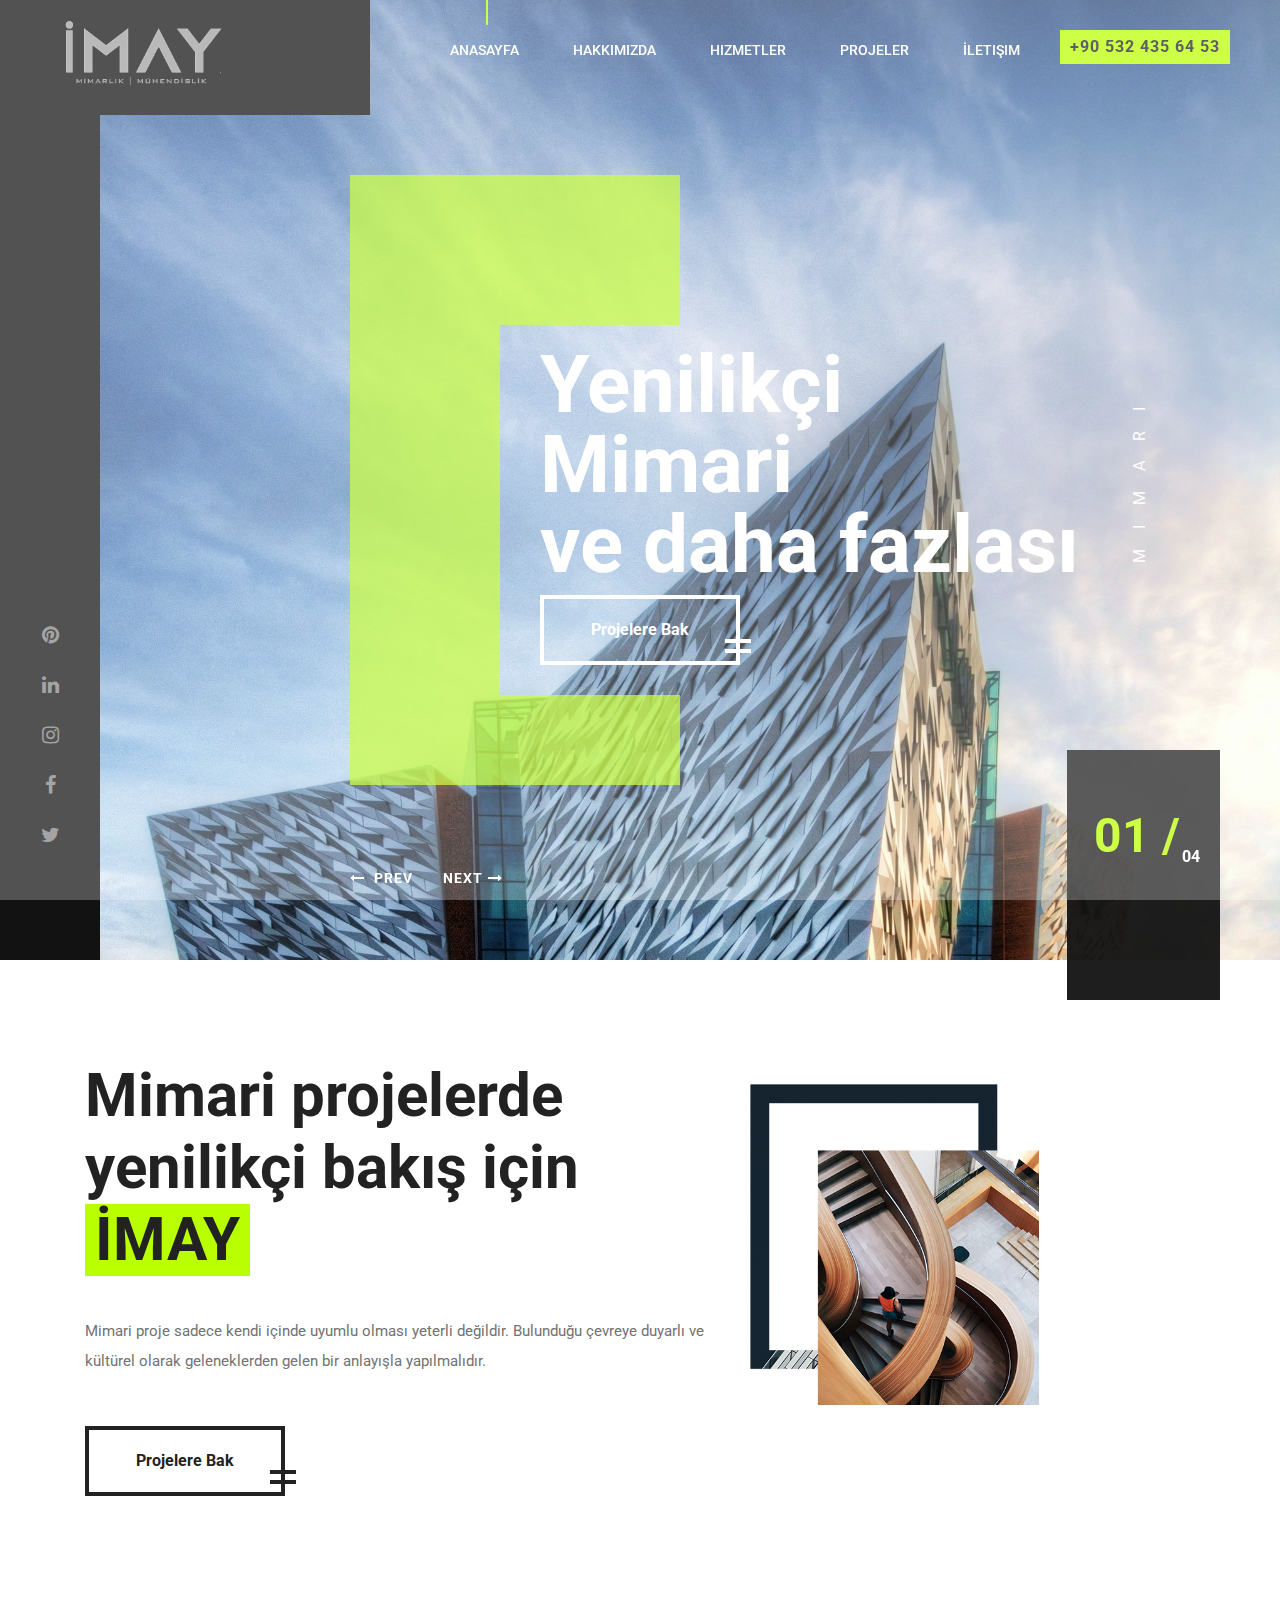
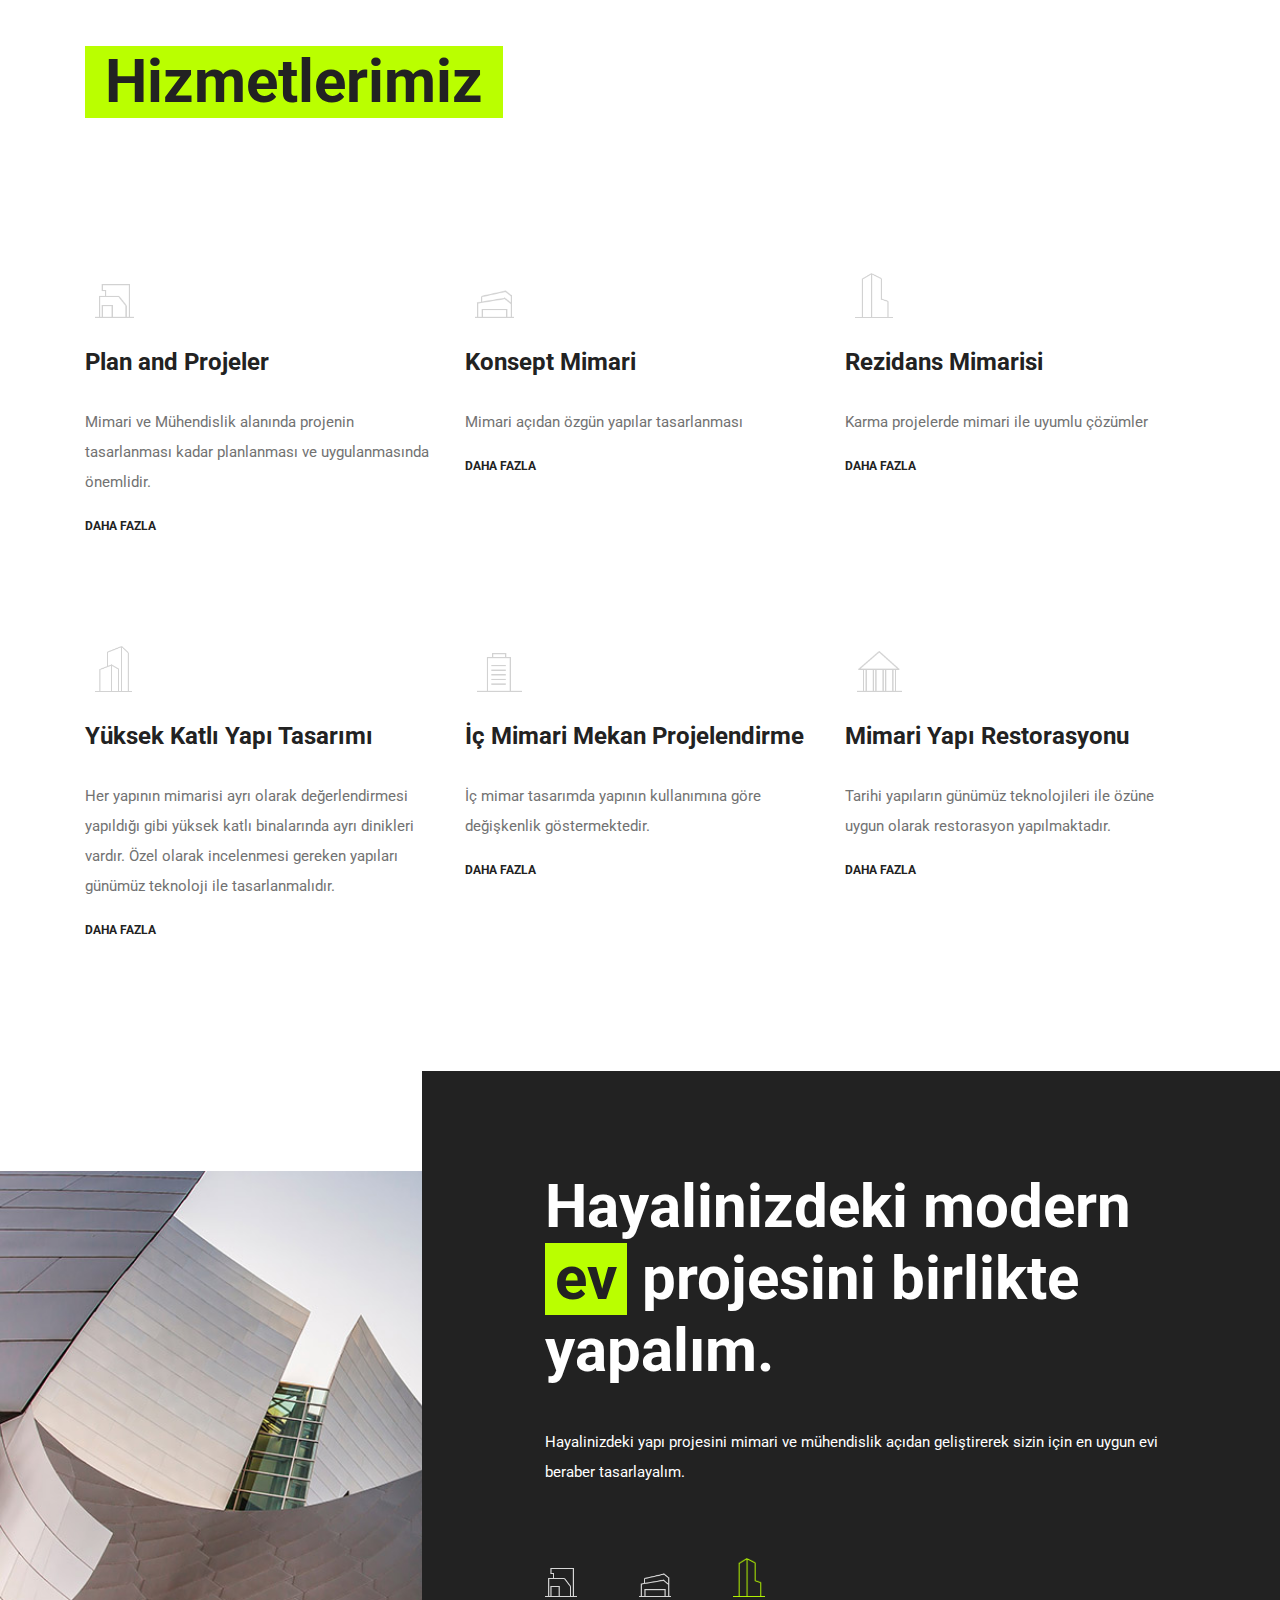
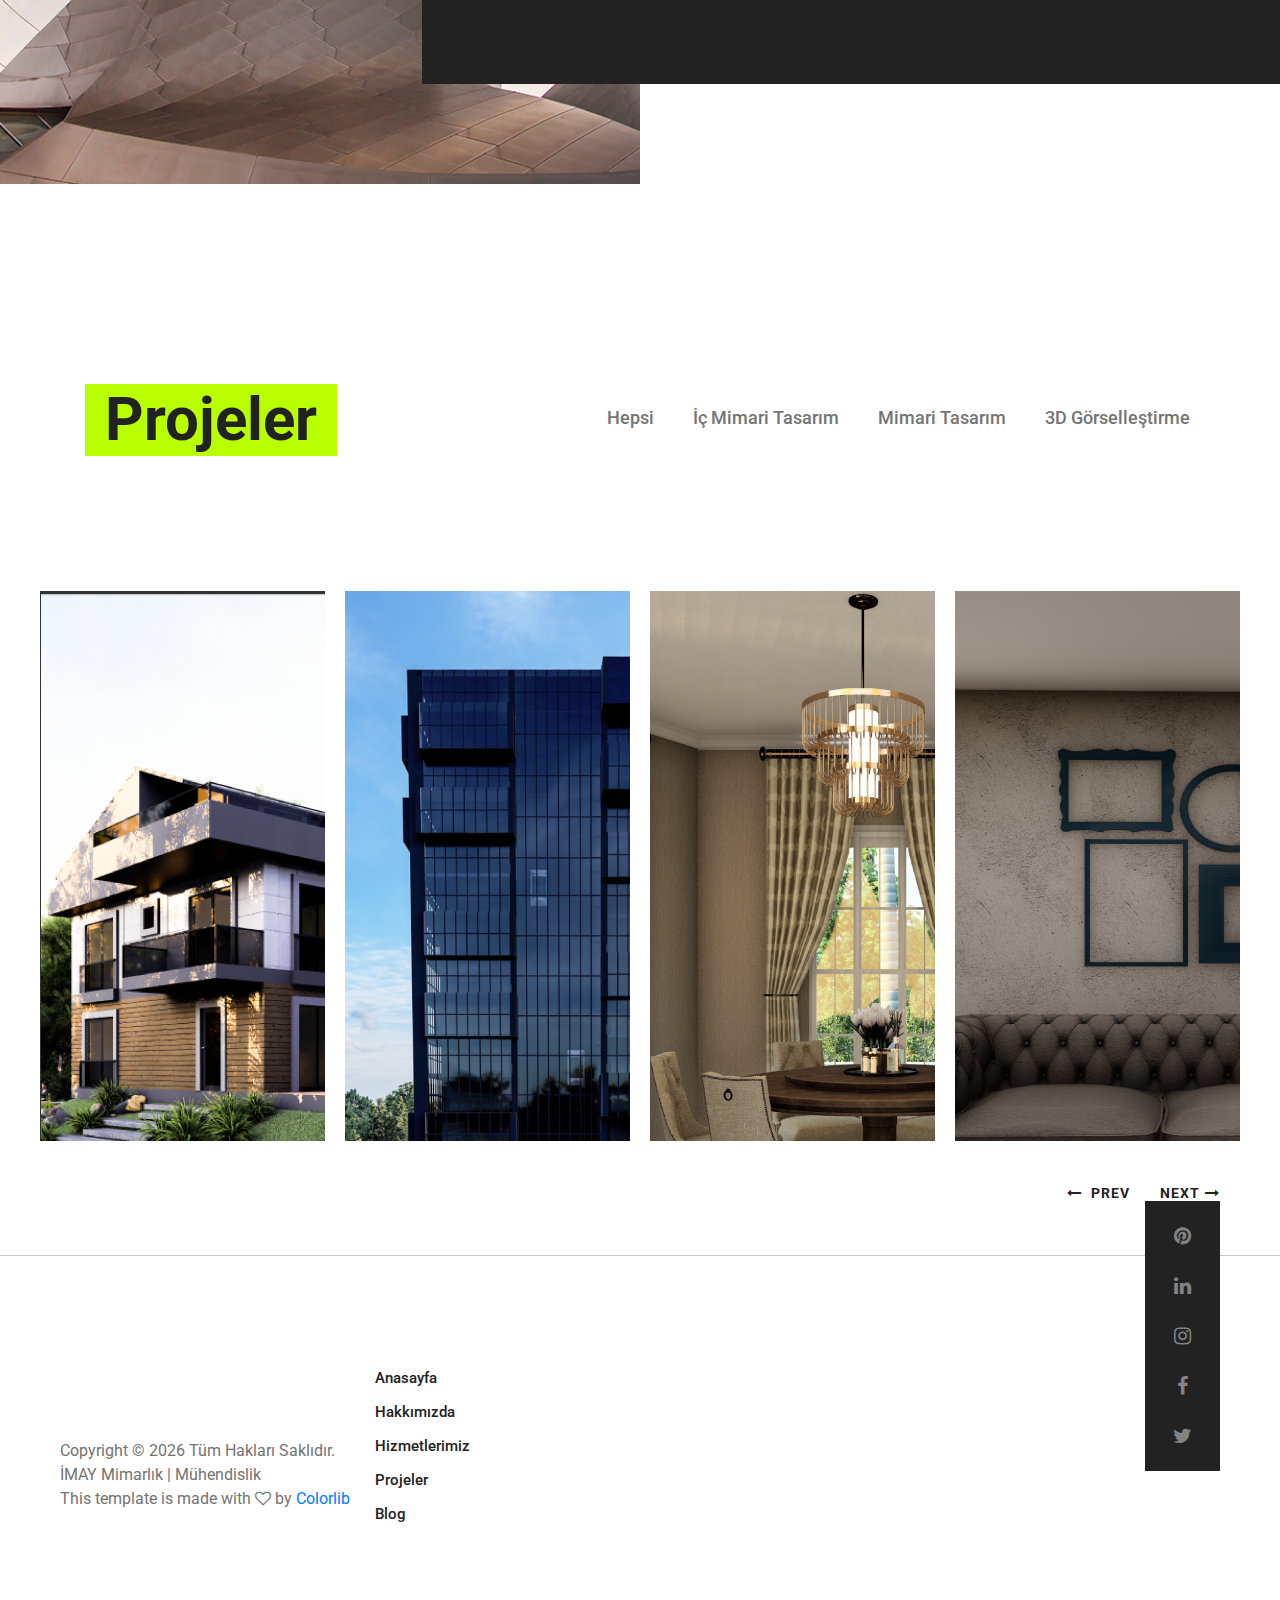
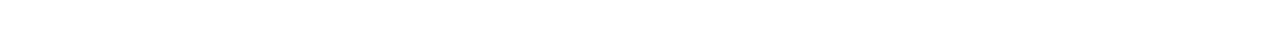
==== commit 23b1c195: "." ====
--- a/index.html
+++ b/index.html
@@ -358,11 +358,11 @@
 						<div class="col-md-4">
 							<div class="footer-item">
 								<ul>
-									<li><a href="#">Anasayfa</a></li>
-									<li><a href="#">Hakkımızda</a></li>
-									<li><a href="#">Hizmetlerimiz</a></li>
-									<li><a href="#">Projeler</a></li>
-									<li><a href="#">Blog</a></li>
+									<li><a href="https://imaymimarlik.com/">Anasayfa</a></li>
+									<li><a href="about.html">Hakkımızda</a></li>
+									<li><a href="service.html">Hizmetlerimiz</a></li>
+									<li><a href="portfolio.html">Projeler</a></li>
+									<li><a href="blog.html">Blog</a></li>
 								</ul>
 							</div>
 						</div>
--- a/css/style.css
+++ b/css/style.css
@@ -62,7 +62,7 @@
 }
 
 img {
-	max-width: 100%;
+	max-width: 65%;
 }
 
 input:focus,
@@ -2107,4 +2107,14 @@
 	.projects-slider {
 		padding: 0 15px;
 	}
+	.section-title h2{
+		margin-bottom: 10px;
+		font-size: 45px;
+		padding: 0 5px;
+	}
+	.section-title h1{
+		margin-bottom: 10px;
+		font-size: 50px;
+		padding: 0 5px;
+	}
 }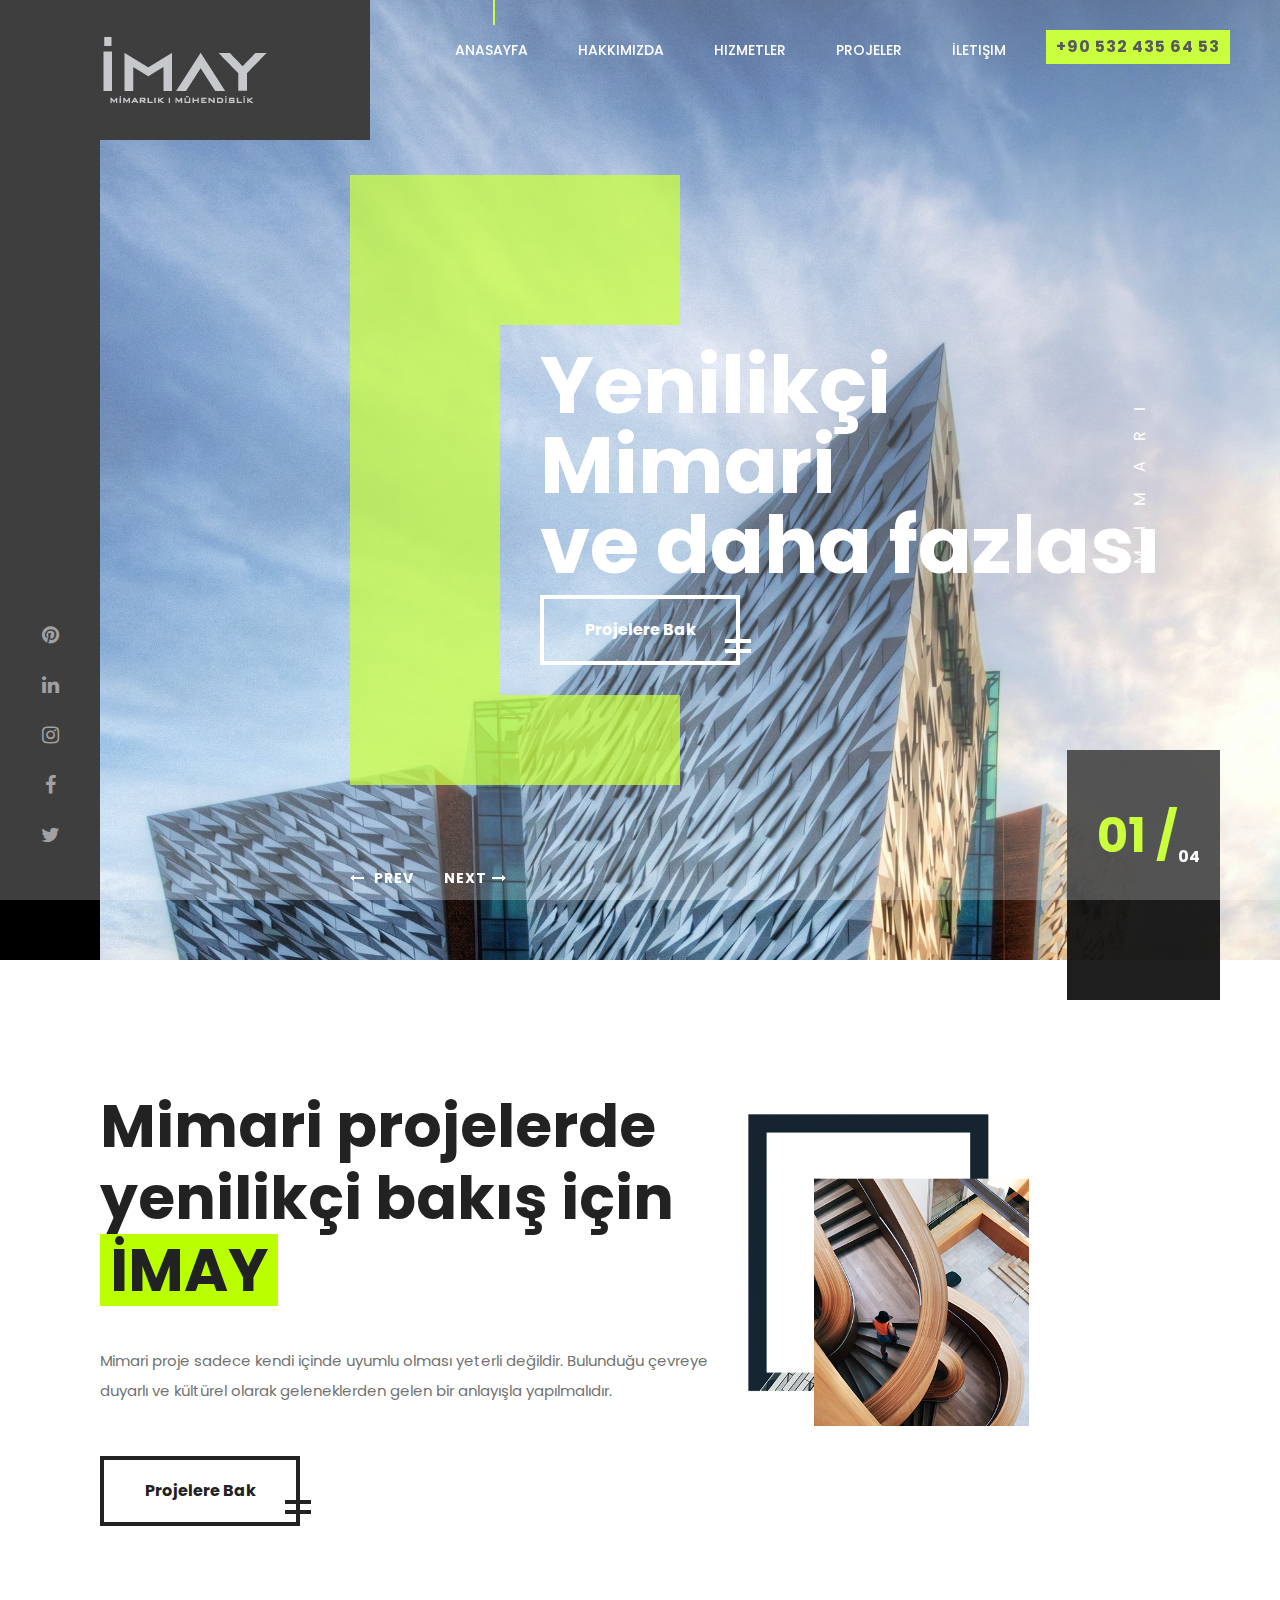
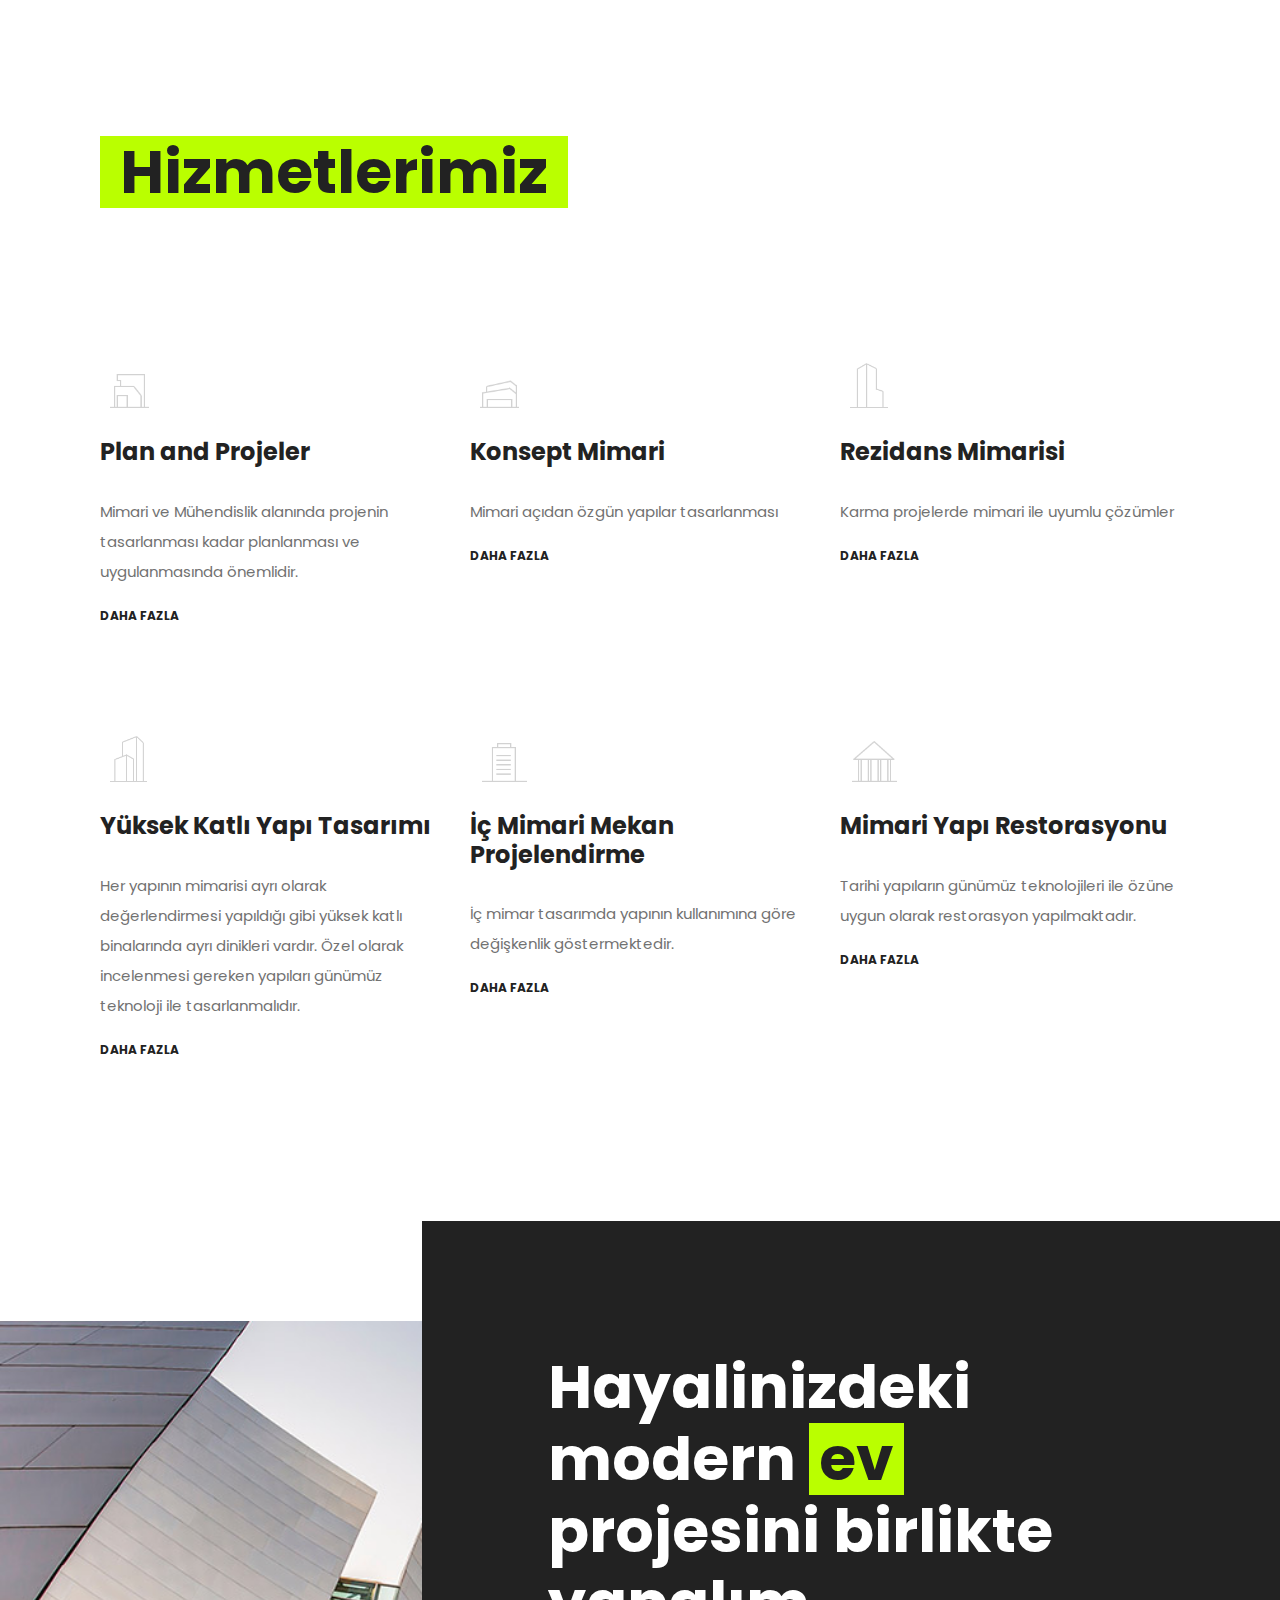
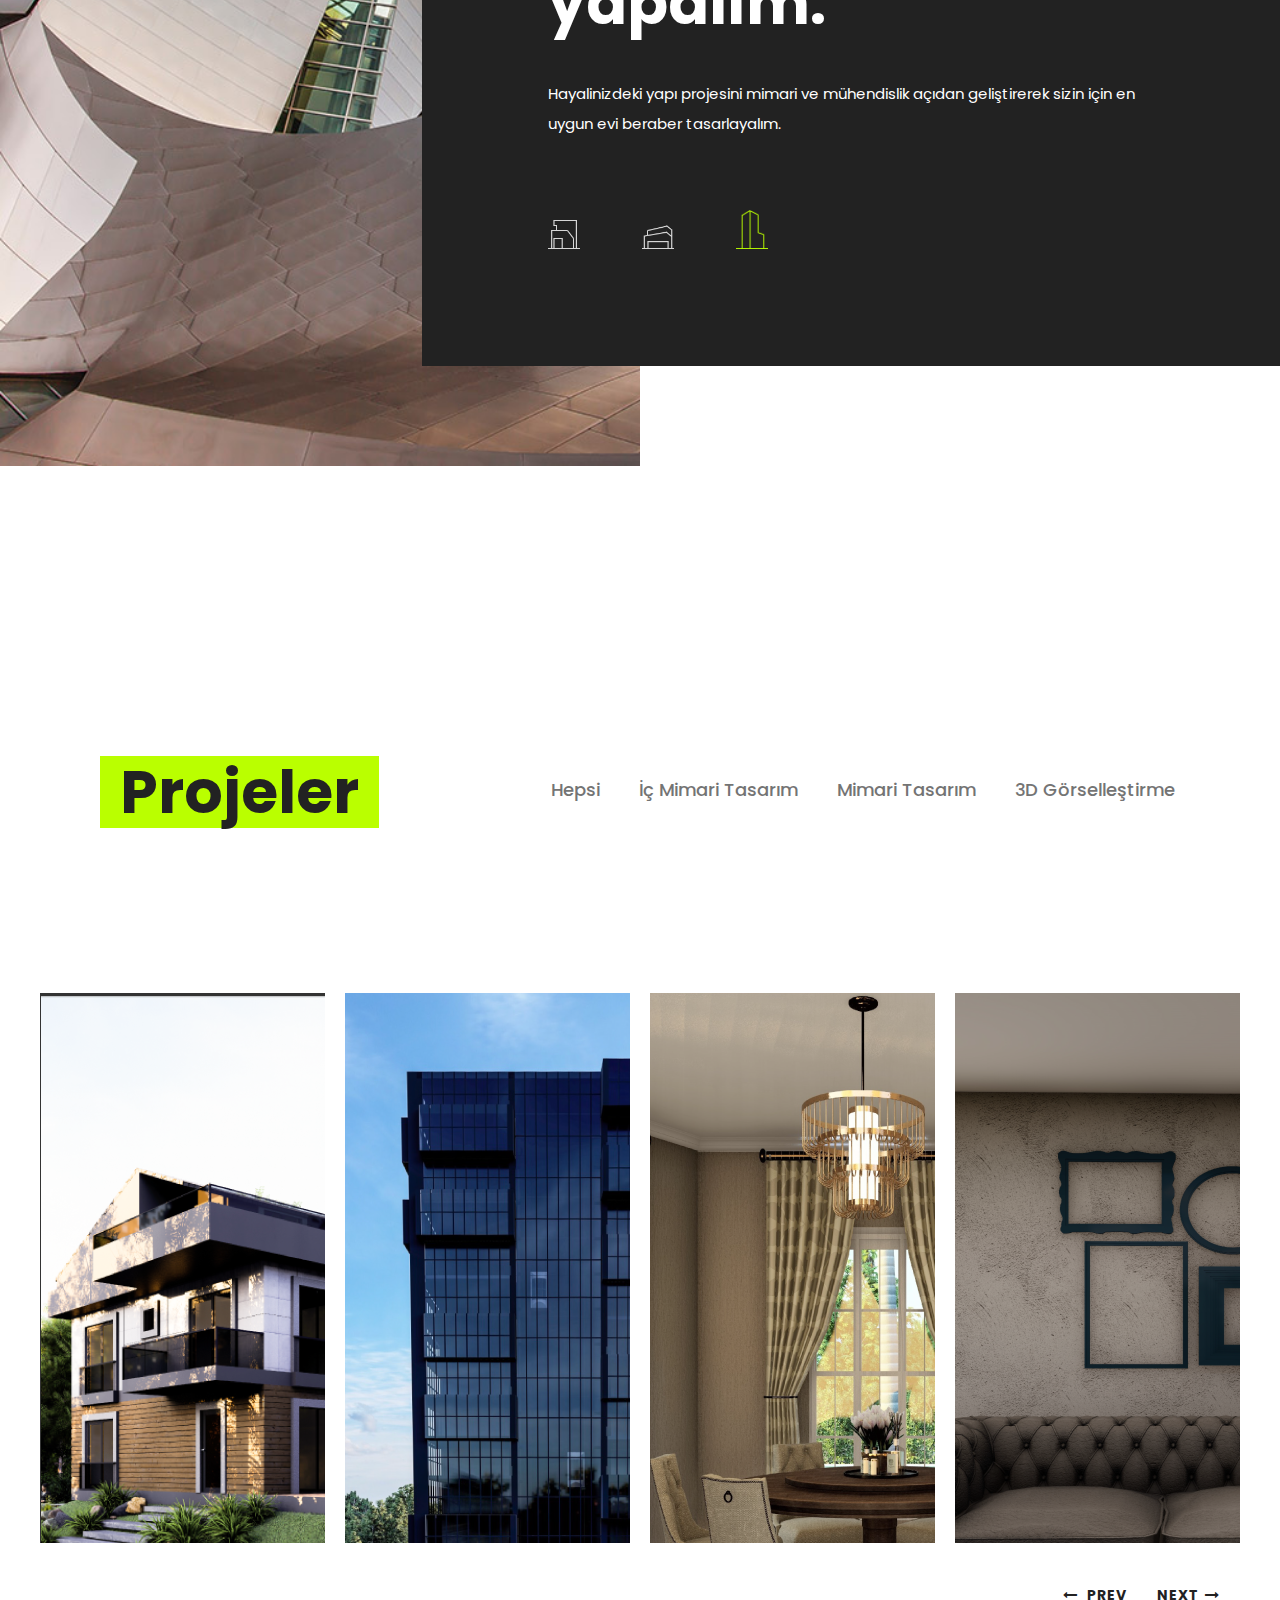
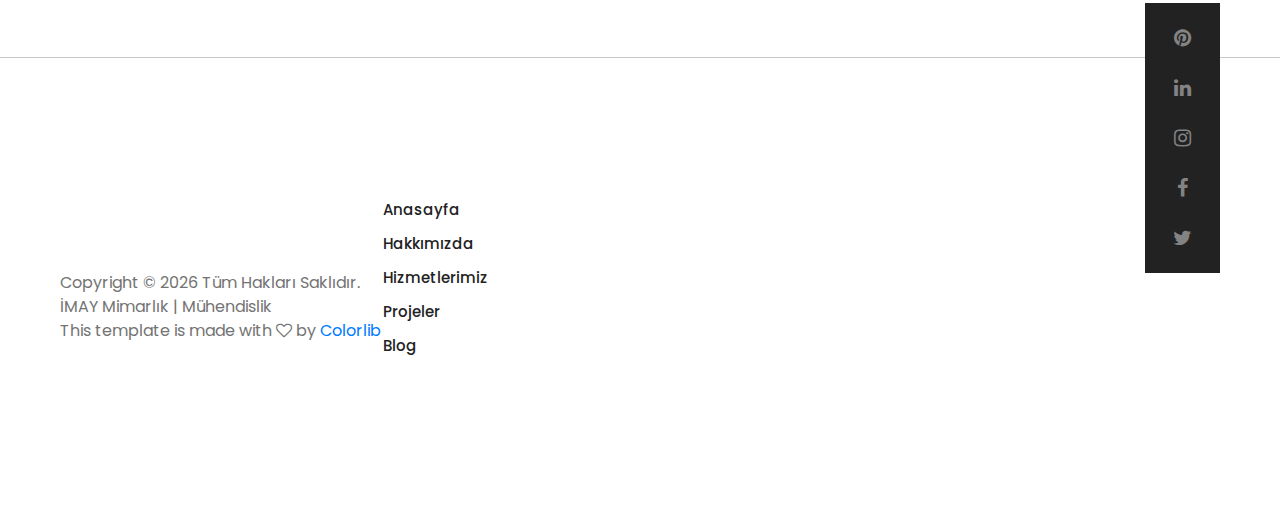
==== commit 9a849926: "." ====
--- a/index.html
+++ b/index.html
@@ -10,7 +10,7 @@
 	<link href="img/imay-fav.jpg" rel="shortcut icon"/>
 
 	<!-- Google Fonts -->
-	<link href="https://fonts.googleapis.com/css?family=Roboto:300,400,500,700" rel="stylesheet">
+	<link href="https://fonts.googleapis.com/css2?family=Poppins:wght@200;400;600;800;900&display=swap" rel="stylesheet"> 
 
 	<!-- Stylesheets -->
 	<link rel="stylesheet" href="css/bootstrap.min.css"/>
@@ -35,7 +35,7 @@
 	<!-- Header section start -->   
 	<header class="header-area">
 		<a href="https://imaymimarlik.com/" class="logo-area">
-			<img src="img/imaylogo.png" alt="">
+			<img class="imay-logo" src="img/imay-logo.png" alt="">
 		</a>
 		<div class="nav-switch">
 			<i class="fa fa-bars"></i>
@@ -45,7 +45,13 @@
 			<ul>
 				<li class="active"><a href="https://imaymimarlik.com/">Anasayfa</a></li>
 				<li><a href="about.html">Hakkımızda</a></li>
-				<li><a href="service.html">Hizmetler</a></li>
+				<li><a href="service.html">Hizmetler</a>
+					<ul>
+						<li><a href="architecture.html">Mimari</a></li>
+						<li><a href="">Mühendislik</a></li>
+						<li><a href="">Enerji Kimlik Belgesi</a></li>
+					</ul>
+				</li>
 				<li><a href="portfolio.html">Projeler</a></li>
 				<li><a href="contact.html">İletişim</a></li>
 			</ul>
--- a/css/style.css
+++ b/css/style.css
@@ -15,7 +15,7 @@
 html,
 body {
 	height: 100%;
-	font-family: 'Roboto', sans-serif;
+	font-family: 'Poppins', sans-serif;
 }
 
 h1,
@@ -444,8 +444,11 @@
 .logo-area {
 	float: left;
 	display: inline-block;
-	background: #121212;
-	padding: 20px 60px 30px;
+	background: #000000;
+	padding: 20px 60px 20px;
+}
+.imay-logo{
+	max-width: 100%;
 }
 
 .phone-number {
@@ -464,17 +467,28 @@
 }
 
 .nav-menu {
-	display: inline-block;
 	float: right;
 }
 
-.nav-menu ul {
-	list-style: none;
+.nav-menu >ul {
+	display: flex;
 }
 
 .nav-menu ul li {
-	display: inline;
-}
+	display: block;
+}
+
+.nav-menu ul li ul{
+	display: none;
+}
+
+.nav-menu ul li:hover ul{
+	display: block;
+	transition: 500ms;
+	position: absolute;
+}
+
+
 
 .nav-menu ul li a {
 	display: inline-block;
@@ -510,6 +524,66 @@
 }
 
 /*---------------------------------------*/
+/*  Two Row in ArchitecturePage
+/*----------------------------------------*/
+
+.two-row{
+	display: inline-flex;
+}
+
+.arc-service-title{
+	text-align: center;
+	padding-bottom: 20px;
+}
+
+.middle-title{
+	float: left;
+	width: 40%;
+}
+
+.arc-text{
+	float: right;
+	width: 60%;
+	padding-left: 100px;
+}
+
+.arc-img{
+	float: right;
+	width: 60%;
+	padding: 30px;
+}
+
+.h2-title{
+	font-size: 50px;
+}
+
+.list-text{
+	text-decoration: none;
+}
+
+.container{
+	padding: 30px;
+}
+
+.arc-readmore{
+	background-color: transparent;
+	color: green;
+	font-size: 14px;
+	font-weight: 300;
+	padding: 4px;
+	text-decoration: none;	
+}
+
+.arc-readmore:hover{
+	background-color: red;
+	color: white;
+	border-radius: 2px;
+	font-size: 16px;
+	transition: all 0.4s;	
+}
+
+
+/*---------------------------------------*/
 /*  Hero Section CSS
 /*----------------------------------------*/
 .hero-section {
@@ -522,7 +596,7 @@
 	position: absolute;
 	width: 100px;
 	height: 100%;
-	background: #121212;
+	background: rgb(0, 0, 0);
 	z-index: 20;
 }
 
@@ -1845,6 +1919,7 @@
 		font-size: 13px;
 		padding: 37px 7px 5px;
 	}
+
 	.phone-number {
 		font-size: 12px;
 		margin-right: 10px;
@@ -1958,6 +2033,11 @@
 		border-bottom: 1px solid #202020;
 		margin-right: 0;
 	}
+
+	.nav-menu >ul {
+		display: block;
+	}
+
 	.nav-menu ul li a:after {
 		left: 20px;
 	}
@@ -2066,12 +2146,12 @@
 /* small mobile :320px. */
 @media only screen and (max-width: 479px) {
 	.logo-area {
-		padding: 20px 15px 20px;
+		padding: 0px 15px 20px;
 		max-width: 210px;
 		max-height: 75px;
 	}
 	.header-area {
-		background: #121212;
+		background: #000000;
 		padding-right: 66px;
 	}
 	.nav-menu {
